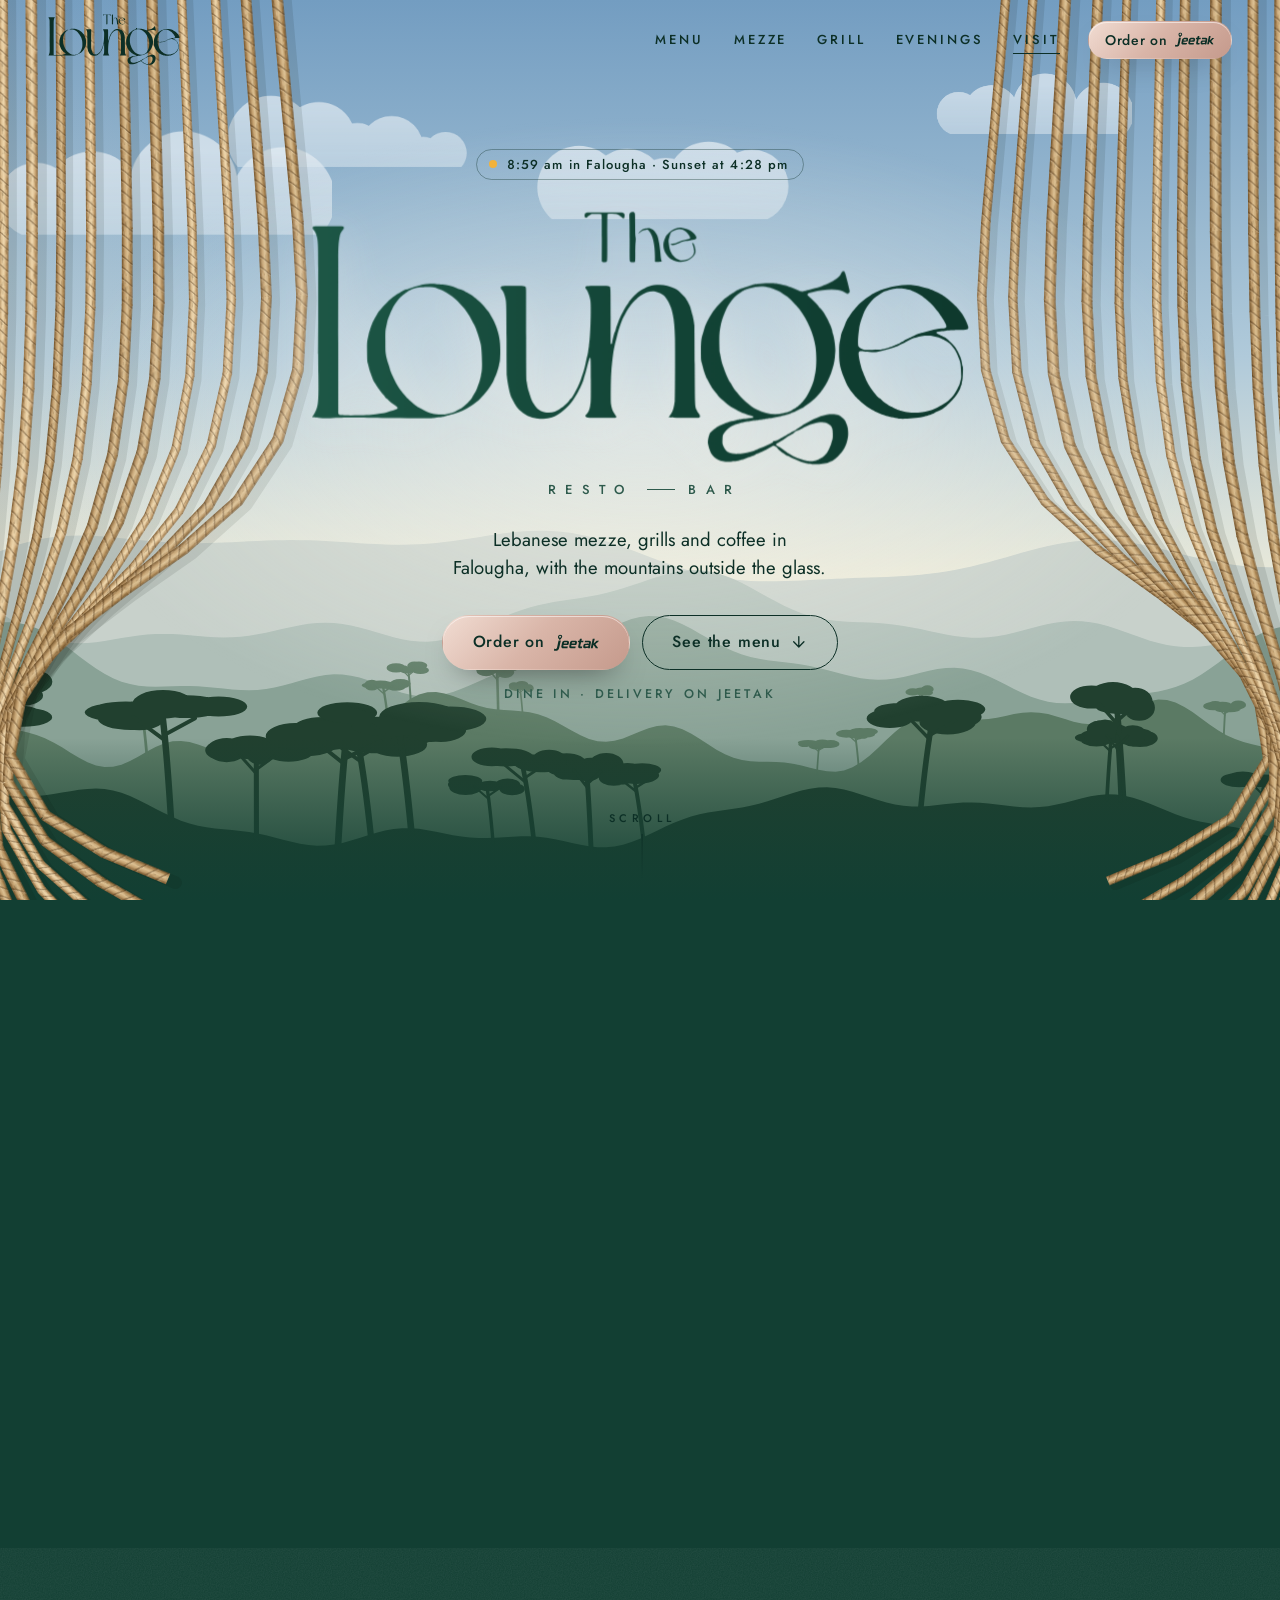
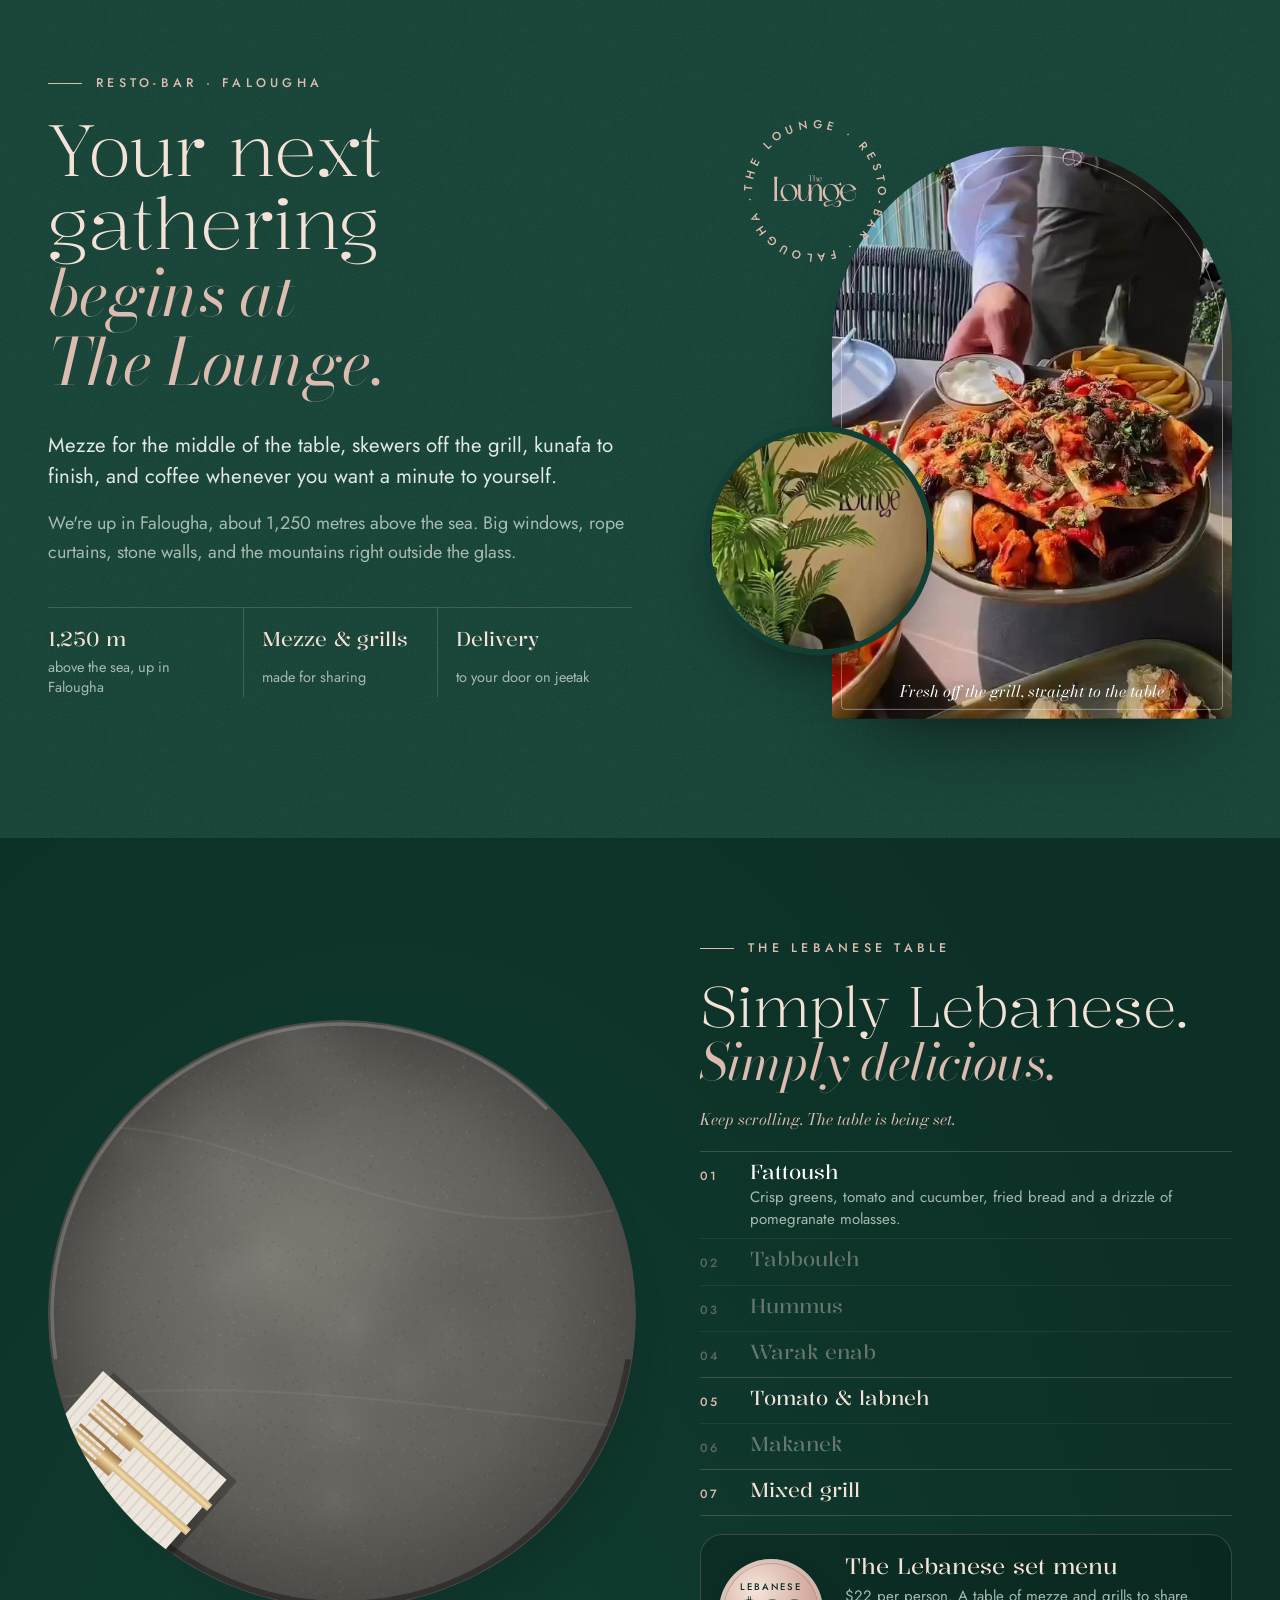
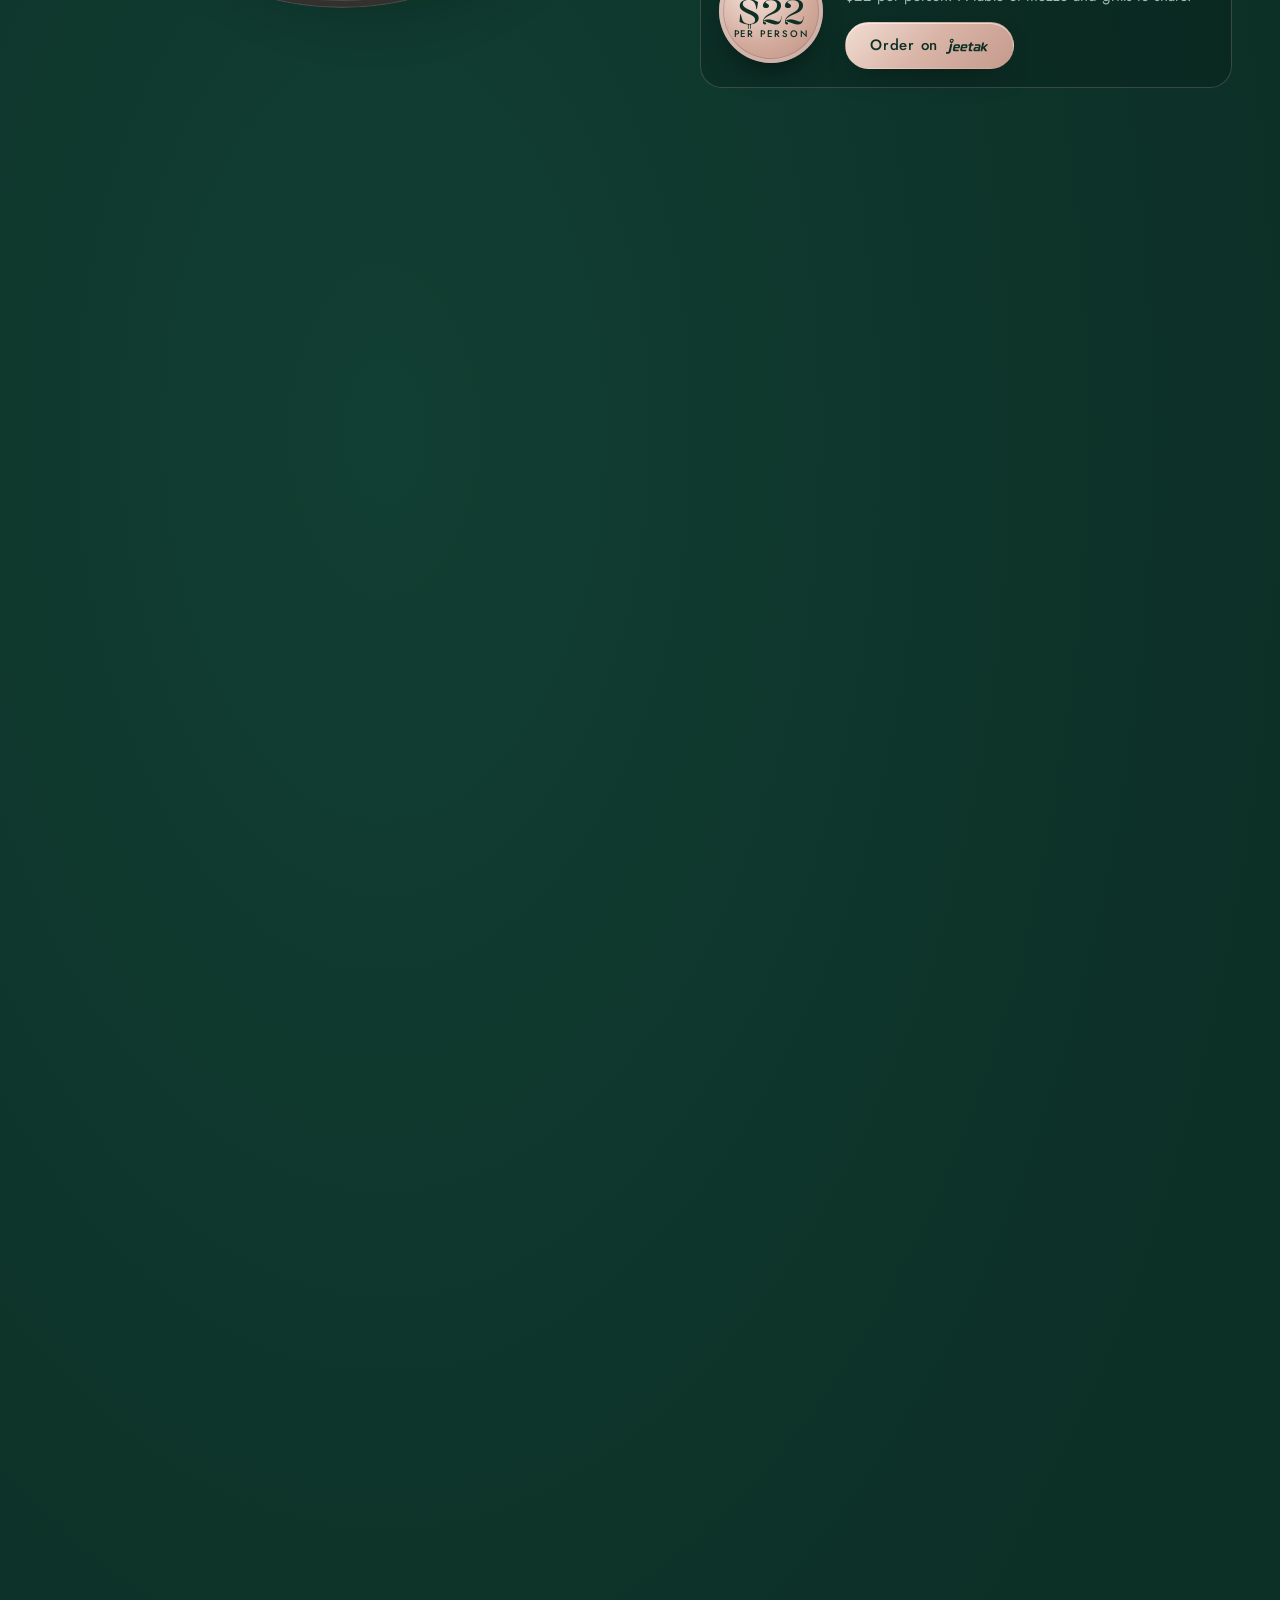
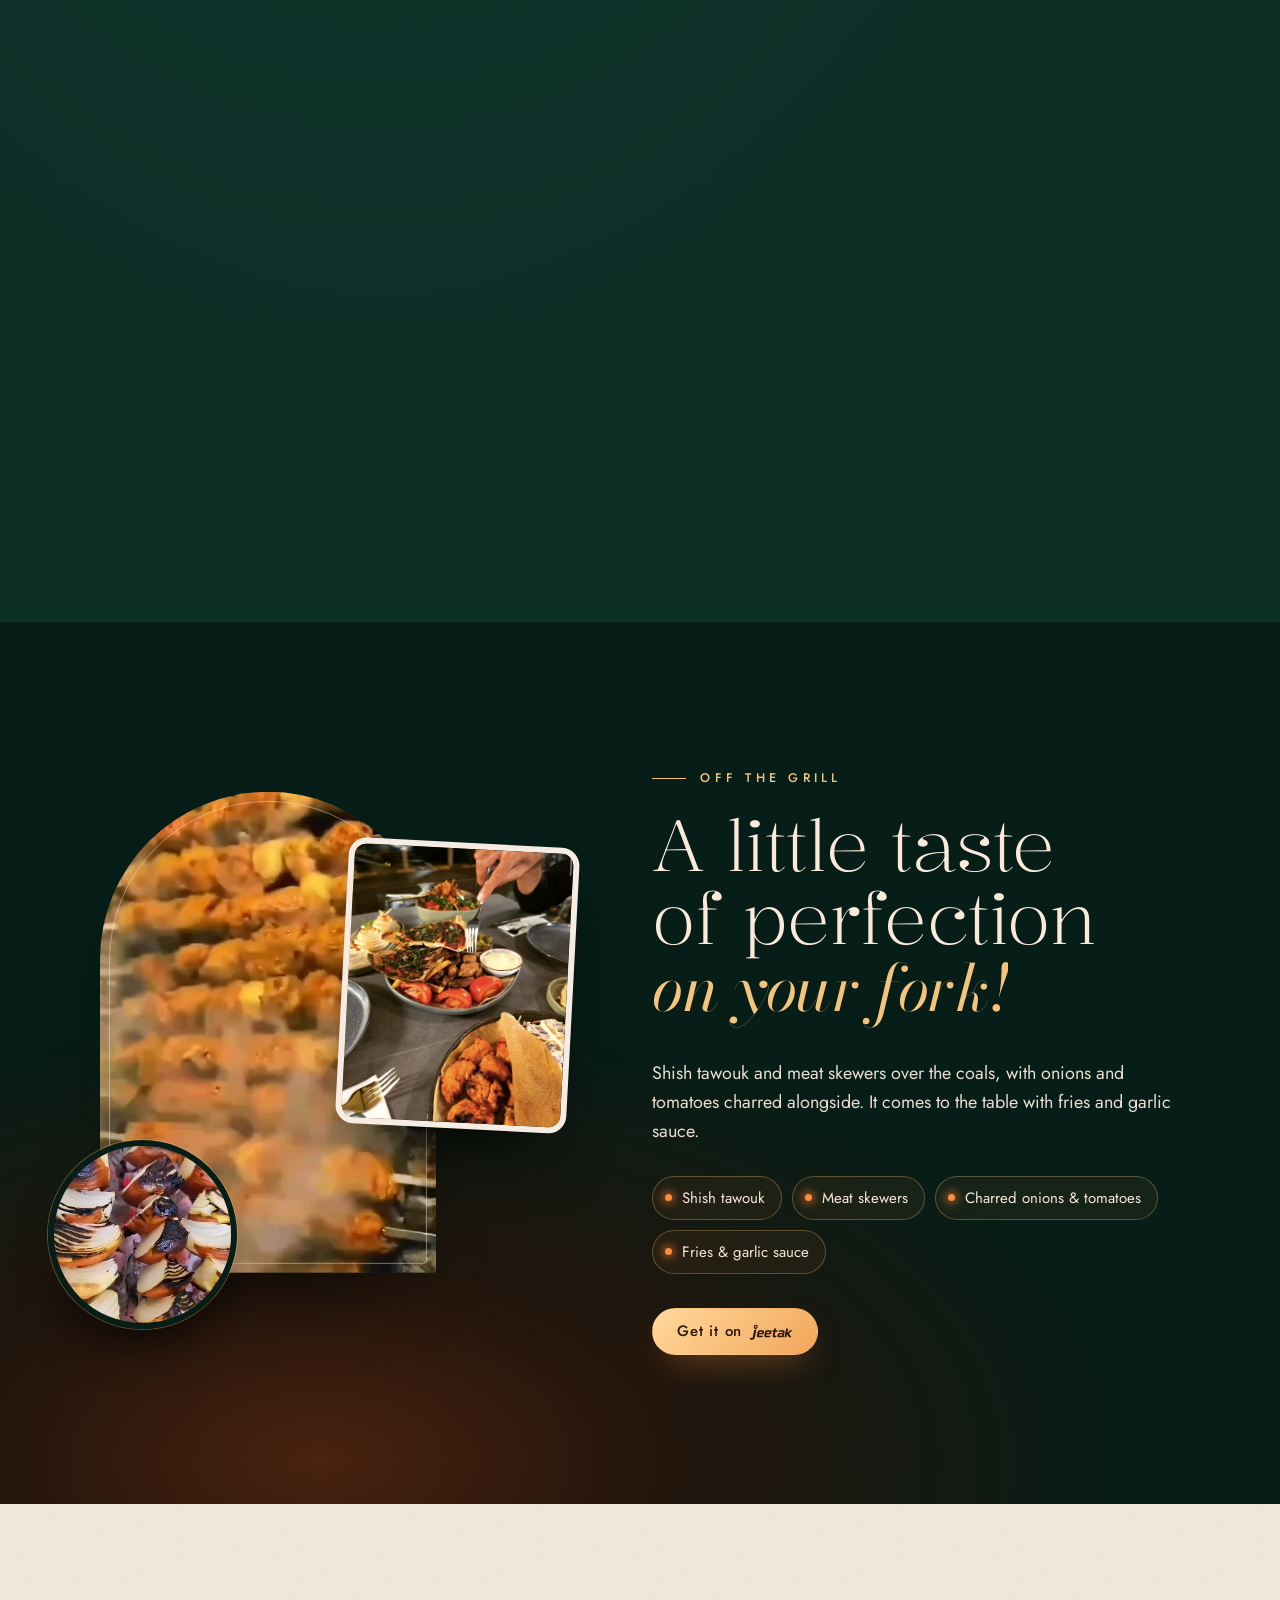
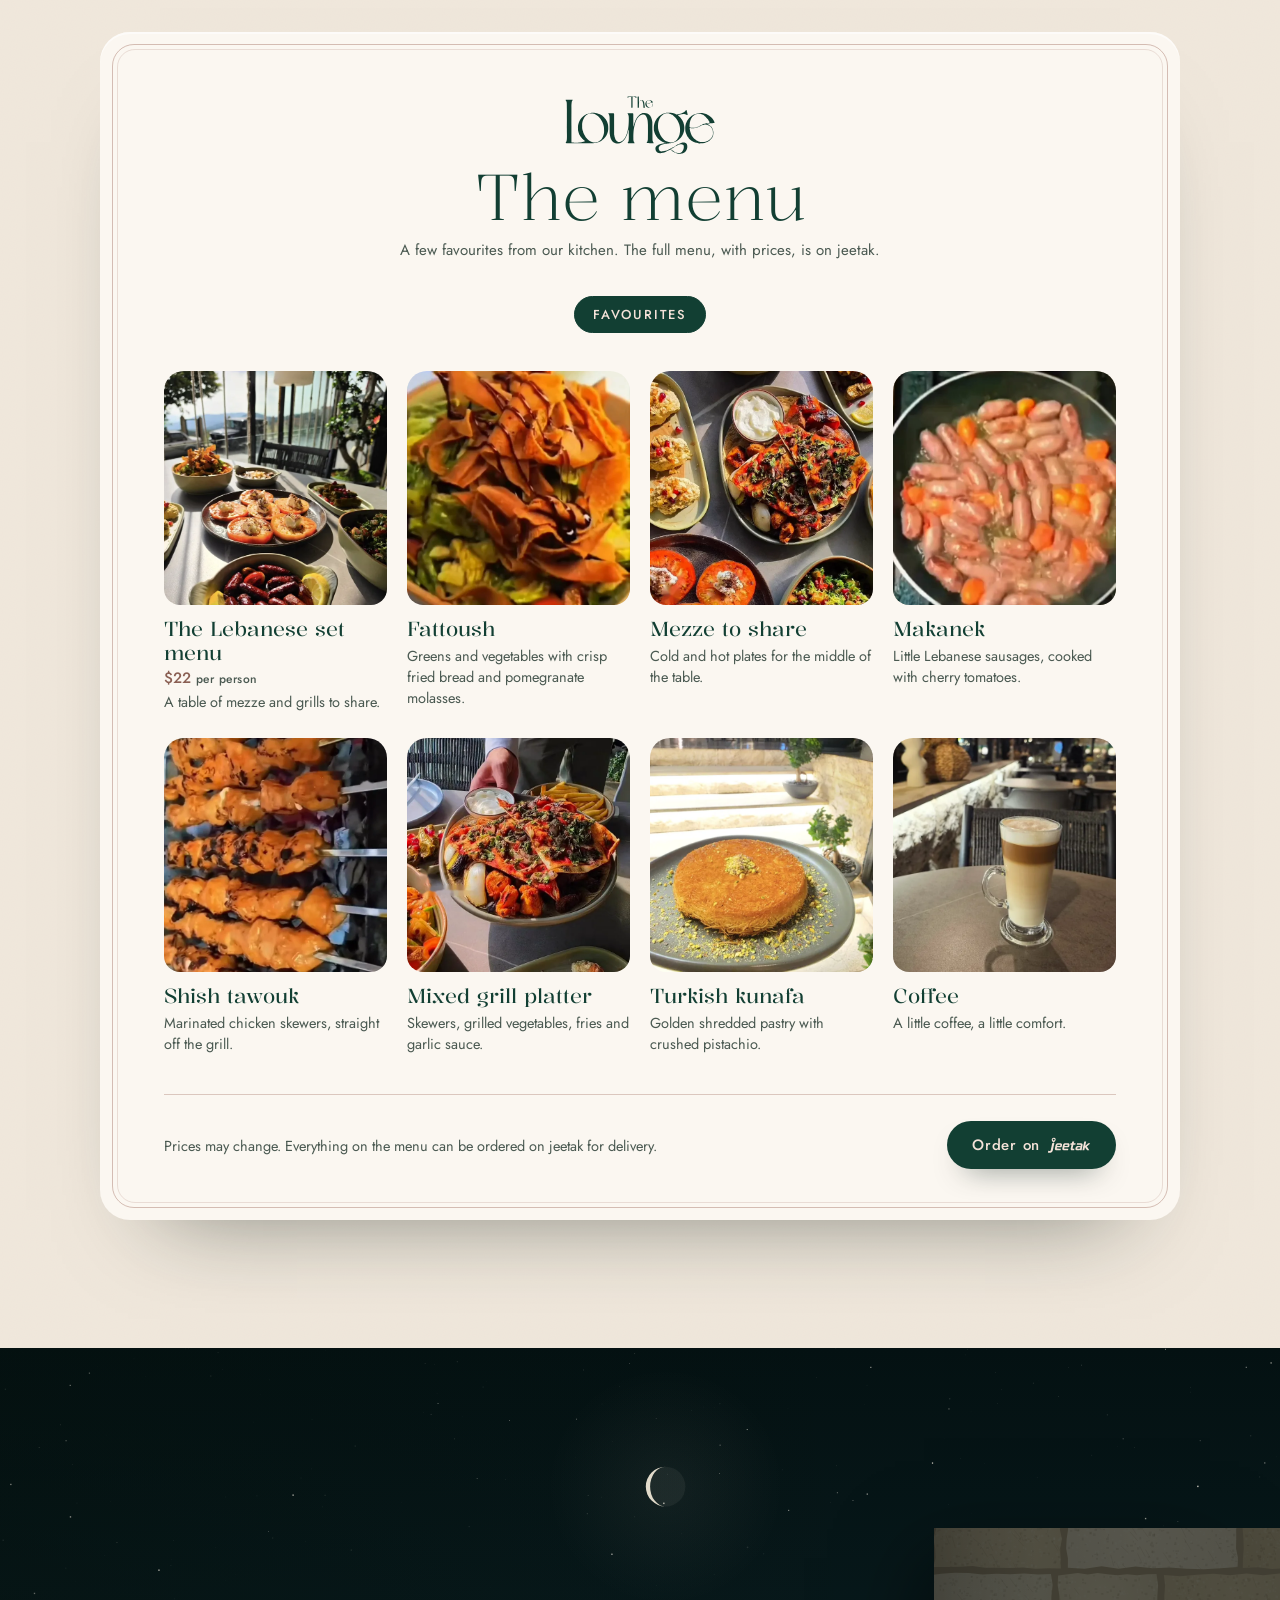
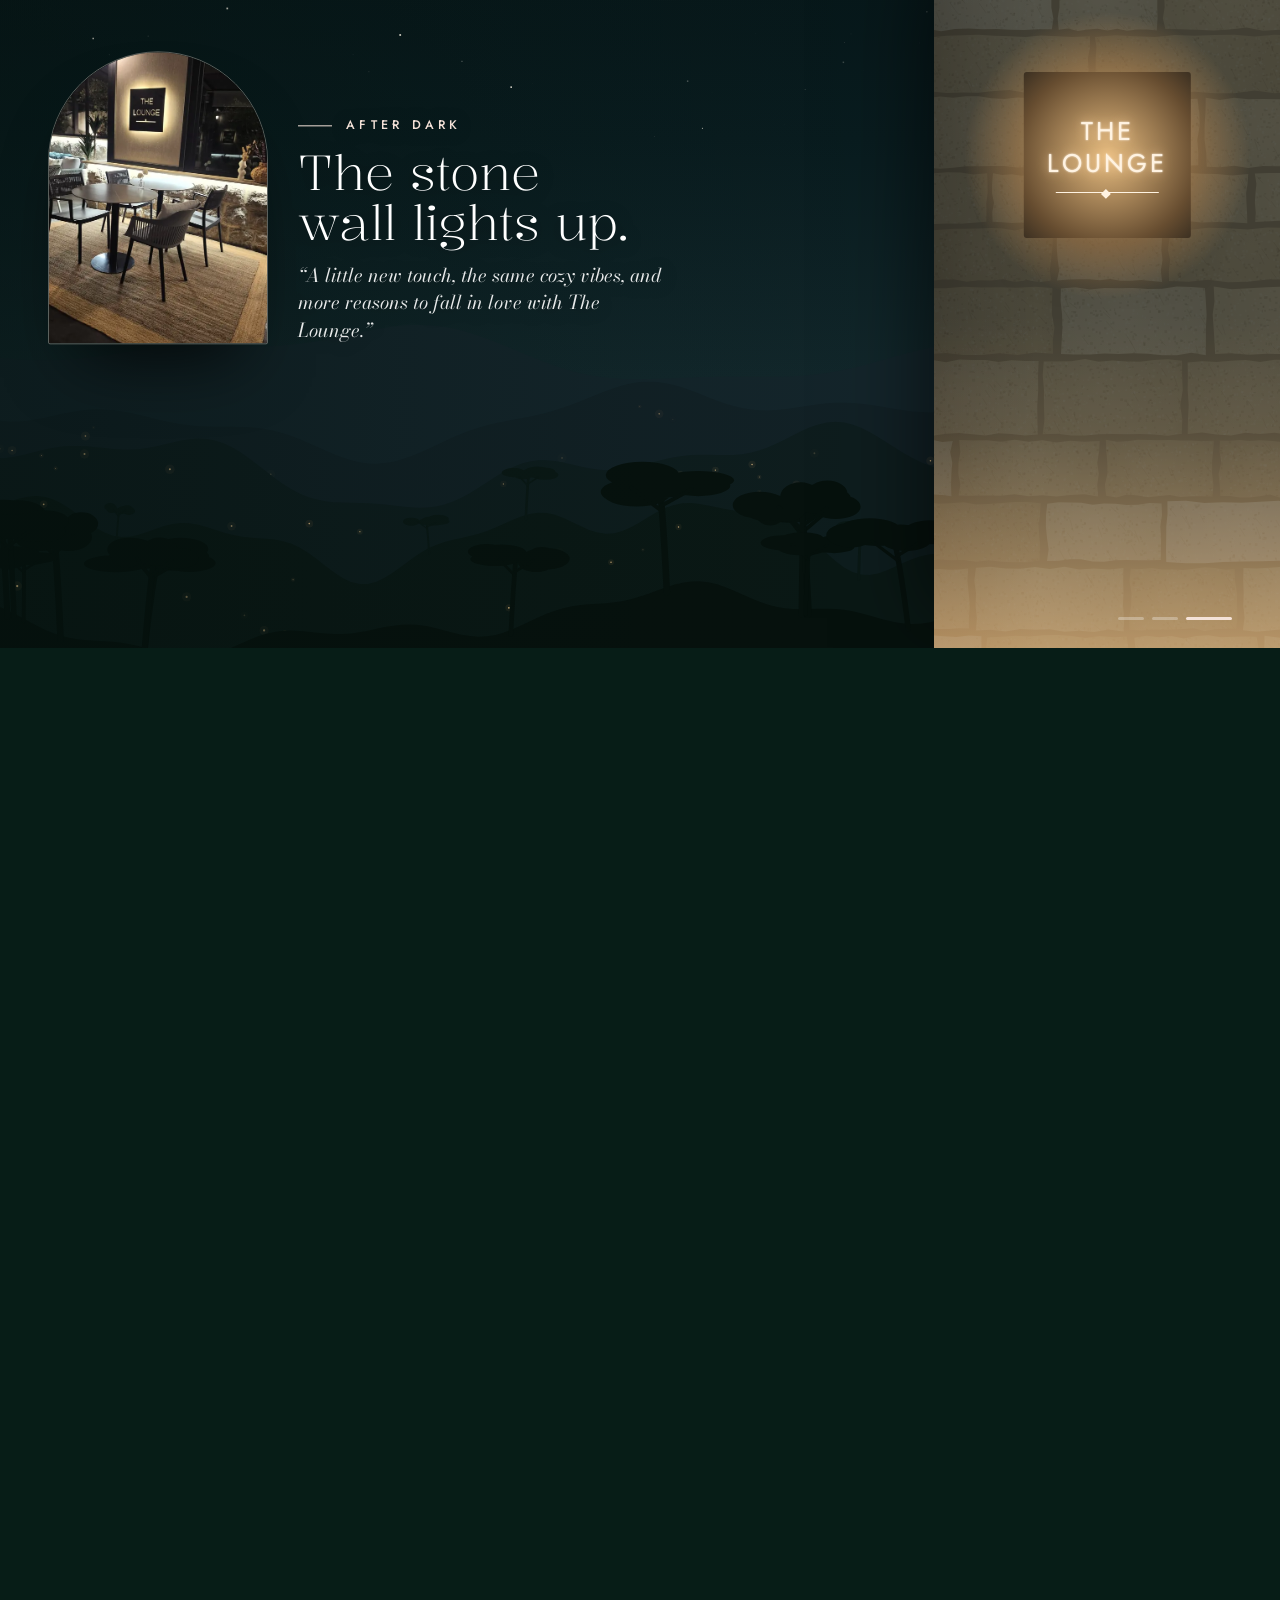
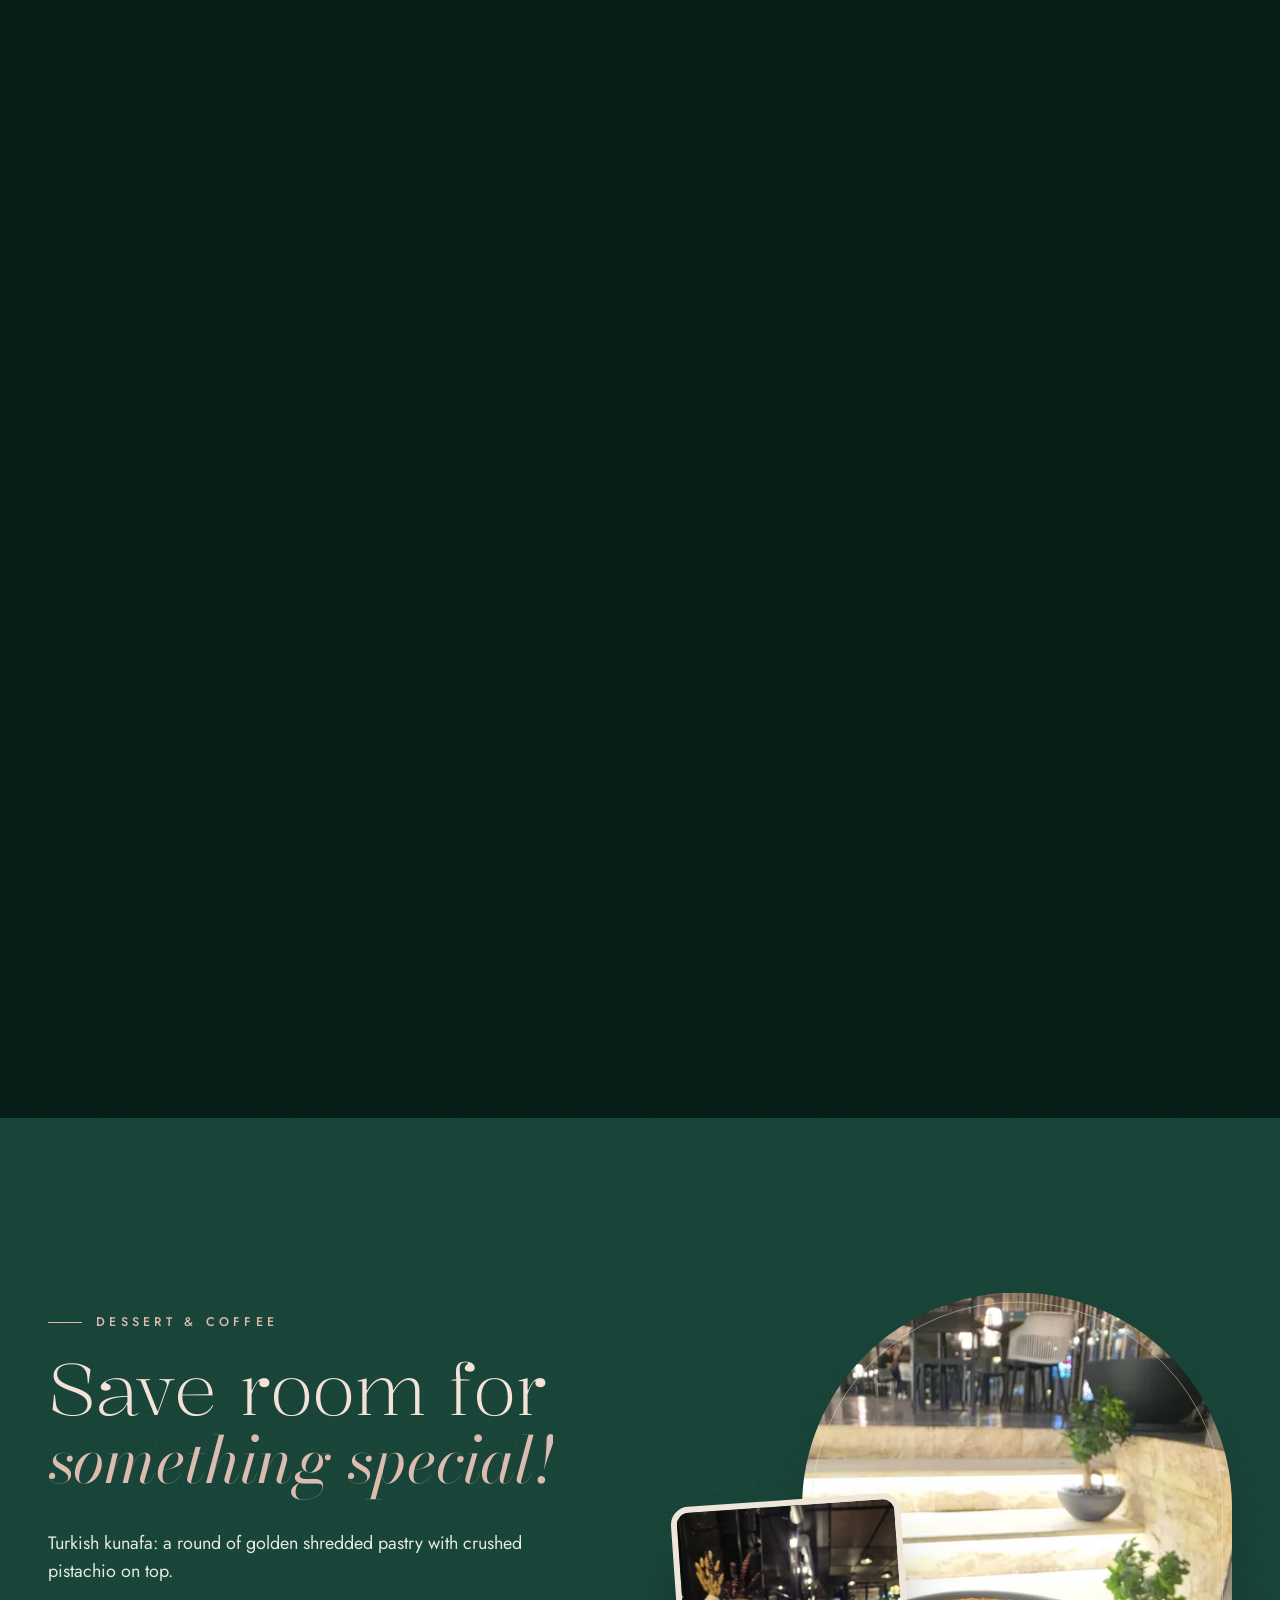
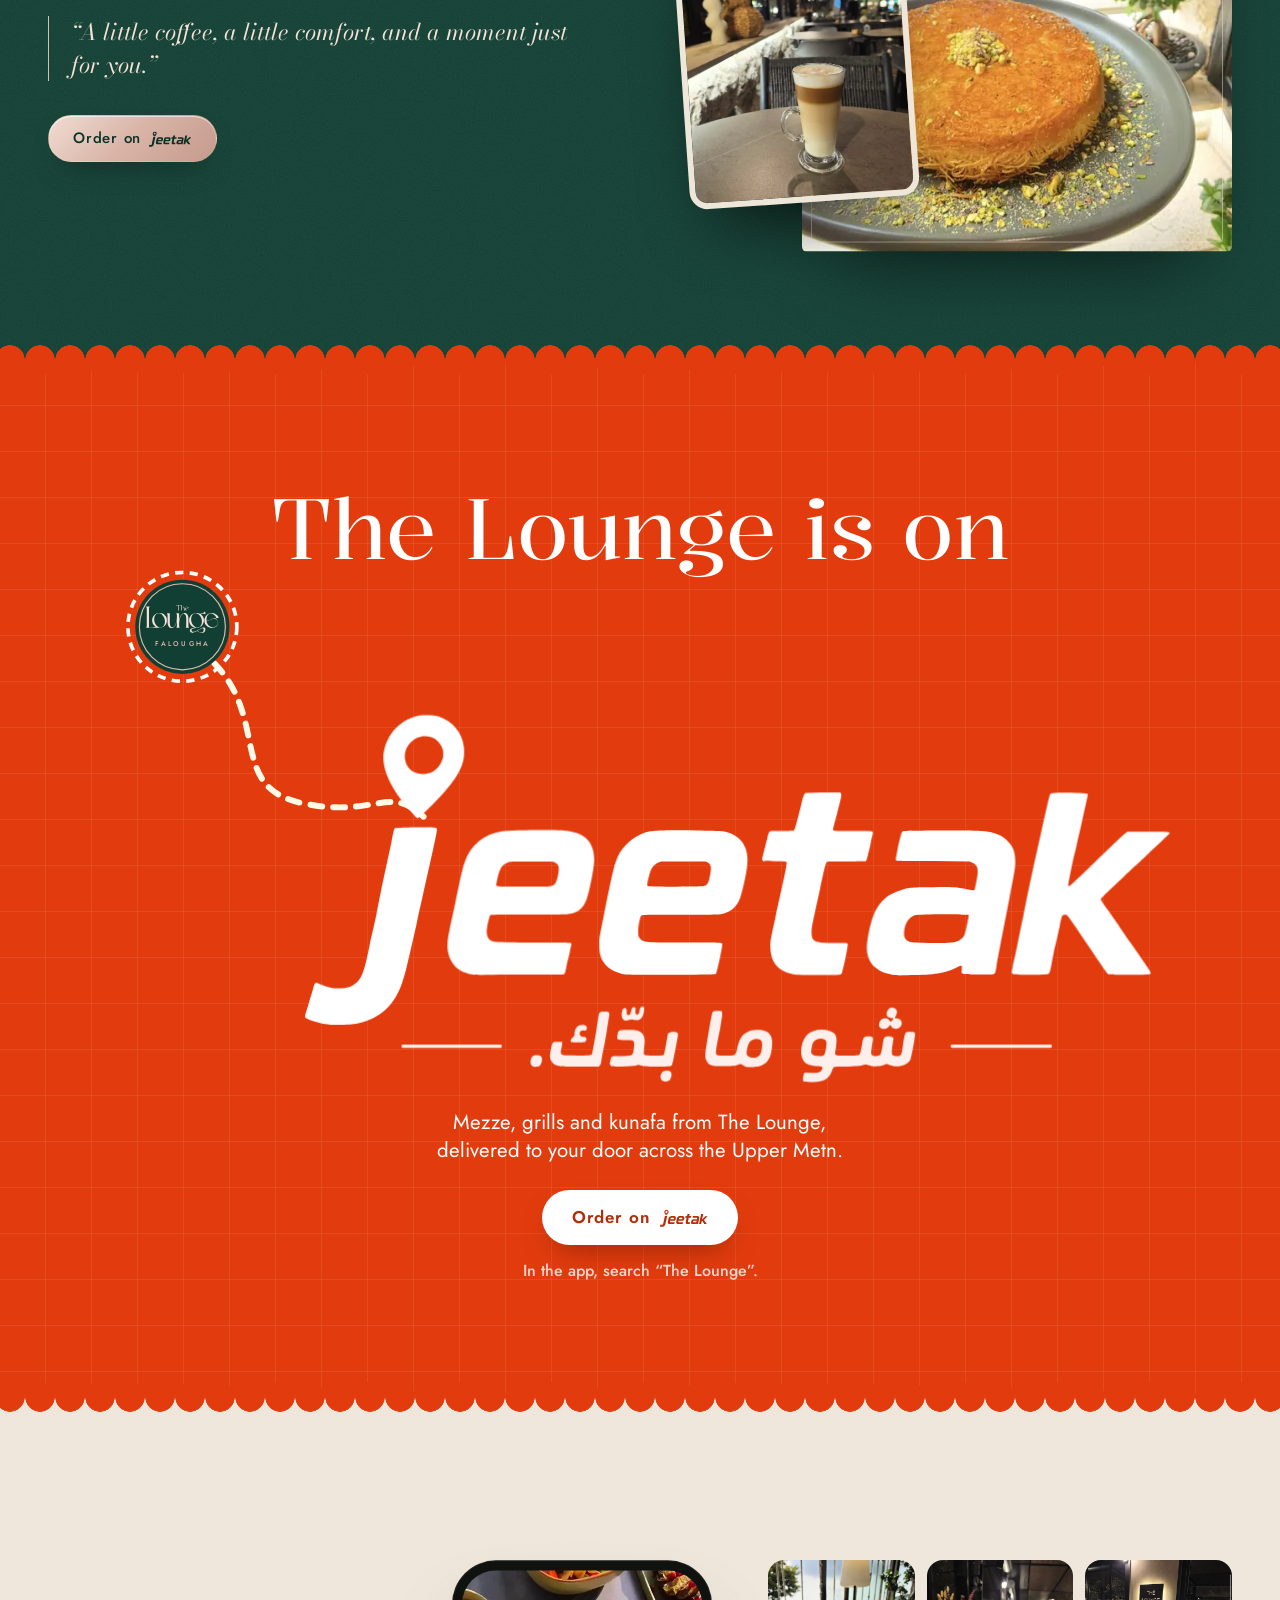
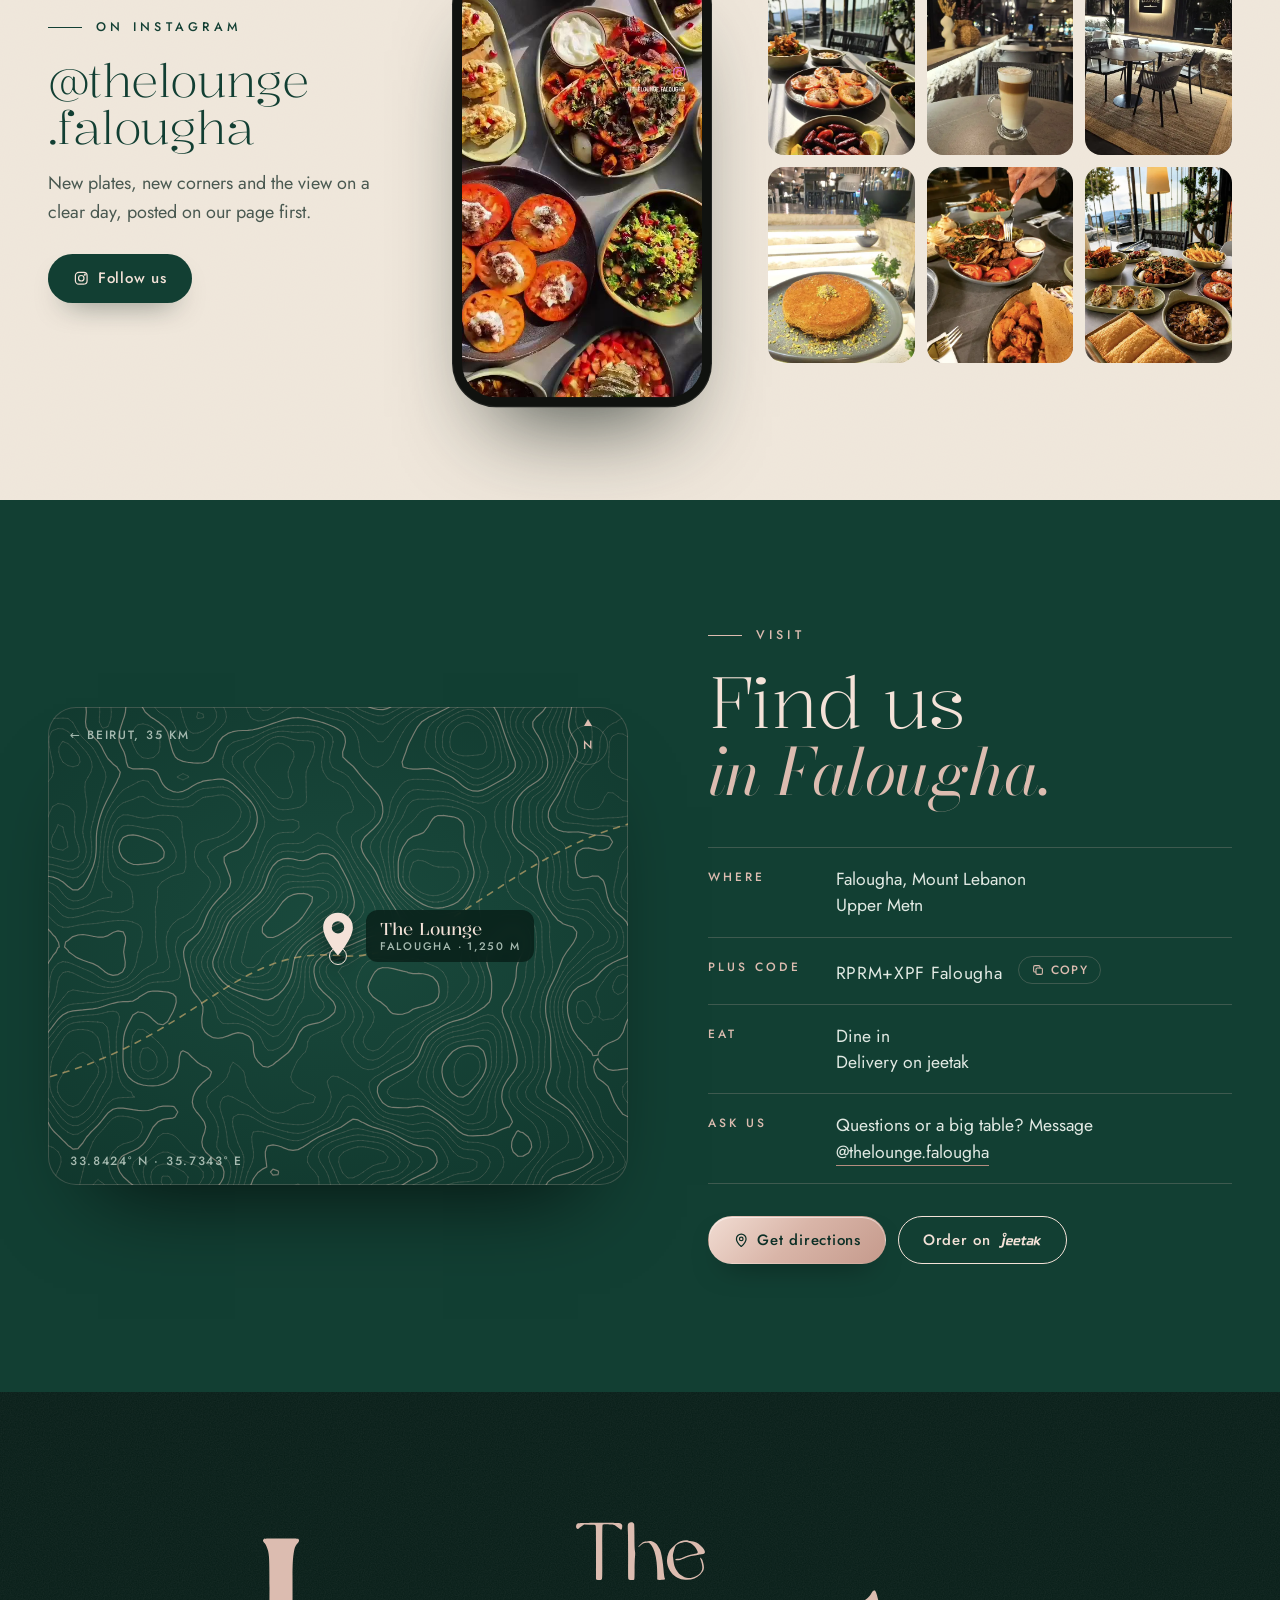
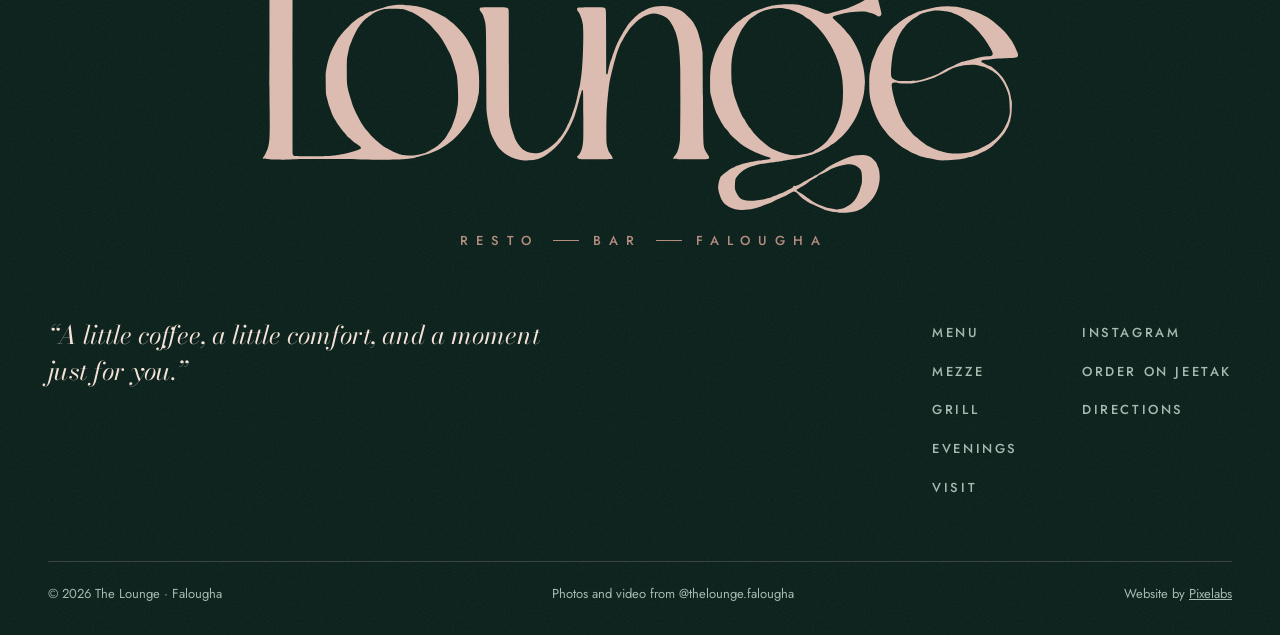
==== index.html @ 57aca00e "The Lounge demo site Animated one-page site: live Falougha sky with rope curtains, a mezze table tha" ====
<!doctype html>
<html lang="en">
<head>
<meta charset="utf-8">
<meta name="viewport" content="width=device-width,initial-scale=1,viewport-fit=cover">
<title>The Lounge Falougha</title>
<meta name="claude:viewport-fit-sides" content="cover">
<meta name="description" content="The Lounge, a resto-bar in Falougha, Mount Lebanon. Lebanese mezze, grills, kunafa and coffee on a terrace with a mountain view. Dine in, or order delivery on jeetak.">
<meta name="theme-color" content="#123f33">
<meta property="og:type" content="website">
<meta property="og:title" content="The Lounge · Resto-bar in Falougha">
<meta property="og:description" content="Lebanese mezze, grills, kunafa and coffee with the mountains outside the glass. Order delivery on jeetak.">
<meta property="og:image" content="assets/img/og.jpg">
<meta property="og:image:width" content="1200">
<meta property="og:image:height" content="630">
<meta name="twitter:card" content="summary_large_image">
<link rel="icon" type="image/png" sizes="32x32" href="assets/img/favicon-32.png">
<link rel="icon" type="image/svg+xml" href="assets/img/favicon.svg">
<link rel="apple-touch-icon" href="assets/img/apple-touch-icon.png">
<link rel="manifest" href="site.webmanifest">
<link rel="preload" href="assets/fonts/kalnia-latin-wght-normal.woff2" as="font" type="font/woff2" crossorigin>
<link rel="preload" href="assets/fonts/jost-latin-wght-normal.woff2" as="font" type="font/woff2" crossorigin>
<link rel="stylesheet" href="assets/css/site.css">
<script type="application/ld+json">{"@context":"https://schema.org","@type":"Restaurant","name":"The Lounge","alternateName":"The Lounge Resto-Bar","image":"assets/img/og.jpg","servesCuisine":["Lebanese","Grill","Mezze"],"hasMenu":"#menu","address":{"@type":"PostalAddress","addressLocality":"Falougha","addressRegion":"Mount Lebanon","addressCountry":"LB"},"geo":{"@type":"GeoCoordinates","latitude":33.842438,"longitude":35.734297},"sameAs":["https://www.instagram.com/thelounge.falougha/"]}</script>
<script>document.documentElement.classList.add('js');</script>

</head>
<body>
<svg width="0" height="0" style="position:absolute" aria-hidden="true" focusable="false"><defs>
<symbol id="tl-logo" viewBox="14 13.5 579 225"><path fill-rule="evenodd" d="M25.12 196C22.14 195.91 19.5 195.71 19 195.54C18.52 195.37 17.68 195.26 17.14 195.3C15.92 195.38 15.72 194.95 16.56 194.04C16.9 193.68 17.57 192.64 18.05 191.75C21.3 185.76 21.63 182.43 21.36 158.38C21.26 149.03 21.18 140.76 21.18 140C21.21 135.57 21.24 106.42 21.21 100C21.19 95.81 21.19 85.23 21.21 76.5C21.27 41.96 21.19 39.96 19.49 35.05C18.66 32.67 18.12 31.69 17.02 30.64C16.11 29.77 16.01 28.79 16.78 28.1C17.28 27.65 17.87 27.62 30.17 27.62C42.62 27.62 43.05 27.64 43.4 28.11C44.04 29 43.82 29.9 42.63 31.25C41.01 33.07 40.53 34.18 39.88 37.59C39.05 41.98 38.76 47.4 38.78 57.75C38.79 62.77 38.79 94.9 38.77 129.16C38.76 163.41 38.82 191.65 38.91 191.91C39.29 192.98 39.78 193.25 41.35 193.26C42.19 193.26 43.66 193.36 44.62 193.48C45.6 193.61 51.14 193.62 57.12 193.51C68.42 193.31 67.59 193.37 77.89 191.79C81.02 191.3 89.57 188.63 90.48 187.85C91.45 187.01 90.96 186.39 87.47 184.02C85.77 182.87 83.9 181.39 83.31 180.73C82.72 180.08 81.84 179.29 81.36 178.99C80.87 178.69 80.18 177.97 79.82 177.41C79.46 176.84 78.62 175.81 77.96 175.12C76.55 173.67 72.79 168.53 71.87 166.81C71.53 166.16 70.88 165.12 70.43 164.5C69.99 163.88 69.19 162.19 68.67 160.75C68.14 159.31 67.39 157.27 67 156.23C66.61 155.19 66.05 153.27 65.75 151.98C65.45 150.68 64.97 148.84 64.68 147.88C64.21 146.3 64.15 145.32 64.06 138.12C63.97 130.44 63.99 129.99 64.6 126.62C65.91 119.36 68.21 112.67 70.97 108.09C71.37 107.42 72.35 105.75 73.15 104.38C74.56 101.94 78.01 97.96 82.62 93.42C84.34 91.74 90.35 87.15 91.18 86.89C91.49 86.8 92.31 86.32 93.02 85.84C94.7 84.68 97.7 83.25 98.45 83.25C98.77 83.25 99.56 83.04 100.2 82.79C102.37 81.93 110.86 79.24 112.12 79.02C116.66 78.2 120.94 77.92 124.24 78.22C125.83 78.37 128.59 78.6 130.38 78.74C134.38 79.06 139.22 80.26 142.35 81.73C143.58 82.3 145.28 82.94 146.13 83.15C146.98 83.37 148.73 84.15 150.02 84.89C151.32 85.63 153.1 86.58 153.98 87C154.87 87.43 156.28 88.36 157.11 89.08C157.94 89.8 159.25 90.86 160.01 91.43C163.15 93.81 167.86 98.83 170.61 102.73C172.51 105.42 175.7 111.34 176.81 114.25C180.24 123.19 181.15 128.77 180.93 139.38C180.82 144.22 180.69 146.14 180.42 146.91C180.21 147.47 179.97 148.6 179.87 149.41C179.69 150.96 177.47 157.98 176.86 158.93C176.66 159.23 176.27 160.08 175.99 160.8C173.95 166.03 171.7 169.49 166.35 175.62C162.88 179.61 160.43 181.76 155.86 184.84C150.09 188.72 145.1 190.91 137.12 193.06C135.61 193.46 133.52 194.07 132.48 194.4C130.66 194.97 129.77 195.1 122.88 195.8C119.5 196.14 104.84 196.22 92.38 195.96C87.97 195.87 75.6 195.71 64.88 195.61C46.88 195.45 42.56 195.51 31.88 196.08C31.05 196.13 28.01 196.09 25.12 196ZM134.4 192.31C135.49 192.02 137.03 191.67 137.83 191.53C139.3 191.27 140.23 190.86 143.88 188.87C144.97 188.27 146.16 187.63 146.5 187.46C149.54 185.9 155.01 180.47 156.5 177.5C156.81 176.89 157.6 175.53 158.26 174.49C159.53 172.45 160.04 171.33 161.21 168C161.62 166.83 162.29 164.92 162.71 163.75C163.13 162.58 163.65 160.56 163.87 159.25C164.09 157.94 164.41 156.14 164.57 155.25C165.32 151.19 164.8 135.66 163.75 130.88C162.79 126.52 159.59 116.76 158.49 114.88C158.25 114.46 157.08 112.28 155.88 110.02C153.23 105 150.67 101.3 147.38 97.71C146 96.21 144.48 94.5 144 93.91C141.18 90.43 132.1 84.26 128.13 83.13C127.31 82.9 126.21 82.48 125.68 82.21C123.99 81.35 119.34 80.93 113.56 81.1C108.81 81.24 108.35 81.3 106.06 82.03C102.87 83.05 100.81 83.99 99.74 84.93C99.27 85.34 98.09 86.19 97.12 86.8C93.96 88.83 90.09 93.16 87.77 97.25C86.44 99.6 84.47 103.83 83.99 105.38C83.82 105.92 83.34 107.05 82.92 107.88C82.5 108.71 81.98 110.37 81.74 111.62C81.51 112.86 81.05 115.06 80.73 116.5C80.17 118.99 80.14 119.6 80.13 128.25C80.12 137.41 80.18 138.24 81.15 143C81.36 144.03 82.14 146.75 82.89 149.04C83.64 151.33 84.25 153.34 84.25 153.49C84.25 153.92 86.09 158.16 88.05 162.23C89.86 165.99 91.94 169.53 93.48 171.5C94.77 173.14 98.67 177.68 99.99 179.09C102.25 181.51 108.7 186.75 109.41 186.75C109.49 186.75 111.32 187.69 113.47 188.84C119.43 192.04 122.9 192.9 129.53 192.85C131.62 192.84 132.98 192.69 134.4 192.31ZM270.56 58.99C270.25 58.87 269.99 58.62 269.98 58.45C269.97 58.27 269.97 49.18 269.99 38.25C270.01 22.37 269.95 18.25 269.69 17.75C269.36 17.13 269.36 17.12 265.15 17.06L260.93 16.99L259.25 18.13C258.32 18.76 257.36 19.49 257.12 19.76C255.7 21.32 254.06 19.05 255.13 16.99C255.77 15.74 256 15.71 263.96 15.73C268.04 15.73 273.34 15.72 275.75 15.69C278.16 15.67 282.02 15.67 284.34 15.71C288.56 15.77 288.56 15.77 289.31 16.52C290.03 17.24 290.06 17.36 289.93 18.8C289.74 20.89 289.3 21.3 288.2 20.4C284.5 17.4 284.02 17.15 281.62 16.97C277.02 16.62 275.3 16.69 275 17.26C274.81 17.61 274.74 23.84 274.76 38.06C274.81 58.35 274.81 58.35 274.25 58.8C273.64 59.29 271.57 59.4 270.56 58.99ZM294.97 58.78C294.39 58.31 294.39 58.31 294.44 42.84C294.47 34.34 294.39 25.13 294.26 22.39C293.99 16.27 294.09 15.94 296.56 15.23C297.5 14.96 298.54 15.45 298.95 16.37C299.16 16.84 299.25 19.58 299.26 25.95C299.27 32.5 299.36 35.4 299.62 36.86C299.91 38.46 299.92 39.33 299.69 41.48C299.53 42.93 299.39 47.42 299.38 51.45C299.37 57.64 299.31 58.81 299 59.01C298.3 59.45 295.61 59.29 294.97 58.78ZM317.38 59L316.62 58.77L316.62 54.45C316.59 43.37 314.72 35.33 311.35 31.8C310.32 30.73 310.32 30.73 308.6 30.9C306.38 31.13 305.02 31.72 303.83 32.98C302.96 33.91 302.09 34.35 302.29 33.76C302.51 33.13 305.24 30.62 306.14 30.22C306.75 29.95 308.13 29.7 309.58 29.6C312 29.43 312 29.43 313.82 30.33C315.45 31.13 315.79 31.43 317.03 33.18C317.79 34.25 318.65 35.8 318.95 36.62C319.88 39.22 321 45.79 321.38 50.88C321.66 54.67 322.05 57.38 322.38 57.9C322.56 58.18 322.63 58.54 322.54 58.68C322.32 59.04 318.31 59.29 317.38 59ZM336.38 58.83C332.38 58.34 328.71 55.88 326.36 52.11C323.49 47.52 323.28 42.41 325.74 37.52C326.68 35.66 327 35.31 330.77 31.92C333.23 29.71 337.84 28.46 340.5 29.27C340.98 29.41 342.16 29.64 343.11 29.77C345.47 30.08 347.51 31.1 349.77 33.07C353.63 36.46 354.06 39.5 350.66 39.5C349.93 39.5 348.78 39.67 348.1 39.88C347.43 40.09 345.52 40.47 343.88 40.73C341.73 41.07 340.27 41.47 338.75 42.13C334.03 44.17 333.78 44.25 332.29 44.25C331.31 44.25 330.71 44.13 330.51 43.89C330.07 43.36 330.93 43 332.67 43C333.78 43 334.51 42.82 335.75 42.22C338.77 40.78 341.62 39.82 343.75 39.52C347.84 38.95 348.06 38.72 346.84 36.27C345.21 33.01 341.52 30.25 338.79 30.25C336.16 30.25 332.26 31.55 330.94 32.88C330.31 33.51 329.7 35.24 328.87 38.7C328.5 40.24 328.48 40.8 328.71 42.32C328.86 43.31 329.05 44.74 329.13 45.5C329.51 49.15 331.69 53.25 334.29 55.21C336.33 56.74 338.64 57.75 340.14 57.75C345.96 57.75 351 54.06 351 49.81C351 48.42 350.28 45.22 349.58 43.47C349.12 42.3 349.29 41.98 350.02 42.65C350.81 43.36 351.2 44.26 351.78 46.68C352.71 50.58 352.27 52.15 349.47 54.95C346.07 58.34 342.07 59.53 336.38 58.83ZM213.53 196.49C207.28 195.71 201.78 193.04 197.51 188.72C195.37 186.55 194.89 185.89 192.88 182.25C191.64 180.02 190.44 177.65 190.21 176.99C188.72 172.68 187.15 164.69 186.61 158.75C186.52 157.72 186.41 143.32 186.37 126.75C186.28 93.94 186.28 93.76 184.83 88.75C184.01 85.89 183.51 84.85 182.29 83.38C181.16 82.02 181 81.25 181.71 80.54C182.12 80.13 182.74 80.06 187.4 79.96C190.27 79.9 194.8 79.91 197.46 79.99C203.72 80.17 203.49 79.98 203.52 84.95C203.53 86.83 203.56 104.86 203.59 125C203.65 157.4 203.7 161.9 204.06 164C204.28 165.31 204.59 167.22 204.74 168.25C204.9 169.28 205.3 170.91 205.63 171.88C205.96 172.84 206.7 175.14 207.27 177C208.38 180.61 208.78 181.43 211.07 184.75C213.37 188.09 215.4 189.55 219.24 190.63C222.44 191.52 226.12 191.36 228.94 190.2C233.28 188.41 239.06 183.95 241.39 180.58C241.88 179.87 242.54 179.12 242.84 178.92C244.48 177.85 250.29 166.48 251.88 161.25C252.19 160.22 252.7 158.76 253 158C254.02 155.46 255 151.7 256.39 144.88C256.61 143.78 257.02 142.11 257.29 141.17C257.56 140.23 257.88 138.6 258 137.54C258.13 136.49 258.4 134.56 258.62 133.25C259.9 125.38 260.76 100.56 260 93.33C259.63 89.82 257.92 84.98 256.47 83.31C255.16 81.81 255.23 80.59 256.64 80.19C257.05 80.08 261.62 79.96 266.8 79.93C278.33 79.86 277.26 79.42 277.54 84.31C277.64 86.13 277.72 96.62 277.72 107.62C277.71 131.7 277.7 130.54 278.01 131C278.38 131.56 278.9 130.77 279.12 129.31C279.48 126.94 280.8 121.63 281.26 120.72C281.53 120.21 281.98 118.91 282.28 117.84C282.57 116.77 282.96 115.55 283.15 115.13C283.34 114.72 284 112.94 284.63 111.18C285.26 109.42 286.48 106.66 287.35 105.05C290.27 99.63 291.51 97.45 292.11 96.66C292.44 96.23 293.12 95.2 293.61 94.38C294.77 92.45 299.43 87.49 301.93 85.52C303 84.67 304.72 83.58 305.74 83.08C306.77 82.59 307.89 81.98 308.24 81.72C309.34 80.91 312.88 79.78 315.53 79.38C322.26 78.38 328.14 79.31 334.16 82.33C336.14 83.33 336.82 83.86 339.91 86.92C343.11 90.09 343.54 90.61 344.96 93.2C346.83 96.61 347.62 98.51 348.23 101C348.49 102.03 349.03 104 349.44 105.38C349.85 106.75 350.37 109.11 350.59 110.62C350.81 112.14 351.06 113.77 351.14 114.25C351.23 114.73 351.39 130.37 351.49 149C351.69 185.36 351.68 185.13 352.98 188.54C353.28 189.32 354.07 190.7 354.73 191.6C356.52 194.02 356.62 195.27 355.06 195.67C353.38 196.1 328.96 195.76 328.81 195.3C328.72 195.02 329.4 193.9 330.58 192.43C332.19 190.4 333.29 186.66 333.99 180.88C334.27 178.55 334.37 137.04 334.13 125.88C333.93 117.01 333.29 109.95 332.25 105.12C331.25 100.45 330.53 98.38 328.49 94.29C325.8 88.92 323.29 86.83 317.62 85.24C313.52 84.1 309.17 85.17 303.66 88.67C301.57 90 296.35 95.2 295.04 97.25C294.56 98.01 293.74 99.19 293.23 99.88C292.72 100.56 291.83 102.07 291.25 103.23C290.67 104.39 289.92 105.78 289.58 106.32C287.82 109.11 285.4 116.01 283.26 124.38C280.24 136.13 280.02 137.5 278.33 155.25C277.85 160.3 277.68 180.45 278.08 183.88C278.38 186.36 279.36 189.45 280.31 190.85C283.26 195.22 283.31 195.48 281.25 195.68C278.32 195.97 258.4 195.84 257.32 195.54C256.39 195.27 255.5 194.49 255.5 193.95C255.5 193.84 256.03 193.22 256.69 192.56C258.2 191.04 259.09 188.89 259.81 185.04C260.35 182.19 260.36 181.68 260.33 162.93C260.29 143.12 260.26 142.51 259.34 143.28C259.15 143.43 259 143.75 259 143.99C259 144.22 258.73 145.19 258.4 146.14C258.07 147.1 257.44 149.39 257 151.25C256.56 153.11 255.77 155.97 255.25 157.62C254.73 159.28 254.22 161.02 254.12 161.5C253.67 163.69 250.52 170.65 248.17 174.67C243.09 183.37 238.91 187.94 231.4 193.01C227.81 195.42 224.05 196.52 218.88 196.63C216.95 196.68 214.55 196.61 213.53 196.49ZM455.38 236.49C454.55 236.38 452.69 236.17 451.25 236.04C448.58 235.79 444.89 234.72 442.57 233.53C441.98 233.24 440.35 232.5 438.92 231.89C437.5 231.28 435.96 230.57 435.48 230.3C435.01 230.03 434.06 229.62 433.38 229.4C432.69 229.18 431.54 228.55 430.82 228.01C430.11 227.47 429.21 226.86 428.82 226.66C427.69 226.06 424.31 223.02 423.77 222.1C423.17 221.09 421.34 220.11 420.47 220.33C420.14 220.42 418.81 221.12 417.5 221.9C416.19 222.68 414.23 223.74 413.12 224.25C409.33 226.01 406.62 227.21 406.08 227.37C405.78 227.45 405.11 227.81 404.6 228.16C404.08 228.51 402.92 229.06 402.02 229.38C397.33 231.06 396.31 231.45 395.62 231.8C394.51 232.38 387.83 234 386.57 234C385.96 234 384.42 234.13 383.14 234.29C376.21 235.14 368.8 232 365.95 227C364.58 224.59 362.99 219.34 363.01 217.25C363.02 215.44 363.59 212.5 364.3 210.58C364.78 209.29 365.16 208.78 366.65 207.46C368.67 205.67 372.58 202.91 373.51 202.63C373.85 202.53 374.6 202.18 375.17 201.85C377.3 200.63 382.69 198.91 386.86 198.12C387.94 197.91 389.24 197.64 389.73 197.51C390.86 197.2 394.95 196.63 398.97 196.22C403.09 195.79 404.25 194.93 401.68 194.22C397.53 193.08 392.12 191.06 389.77 189.76C382 185.48 381.54 185.17 377.13 181.25C376.28 180.49 374.88 179.27 374.03 178.54C373.17 177.8 372.18 176.73 371.82 176.16C371.47 175.59 370.25 174.05 369.11 172.73C367.16 170.47 365.88 168.43 363.31 163.5C362.7 162.33 362.11 161.26 362 161.12C361.66 160.71 359.57 154.98 359.17 153.38C358.96 152.55 358.37 150.3 357.86 148.38C356.92 144.88 356.92 144.88 356.9 137.75C356.87 130.21 357.23 126.36 358.25 123.25C358.5 122.49 359.05 120.54 359.49 118.91C360.68 114.4 363.33 108.93 366.98 103.42C369.49 99.63 375.91 92.51 378.24 90.93C379 90.42 380.3 89.49 381.12 88.87C381.95 88.25 383.19 87.42 383.88 87.02C384.56 86.62 386.12 85.65 387.33 84.86C389.26 83.61 390.32 83.17 395.83 81.33C402.61 79.06 403.37 78.86 406.24 78.47C411.46 77.77 414.53 77.6 419 77.77C423.62 77.95 424.14 78.03 430.12 79.5C433.02 80.22 438.37 82.19 442.07 83.91C444.86 85.21 445.35 85.24 449 84.27C450.17 83.96 452.64 83.31 454.5 82.83C461.51 81 464.76 79.8 470.75 76.81C475.94 74.22 478.47 72.13 479.78 69.35C480.24 68.38 480.73 67.73 481.14 67.54C482.95 66.71 483.14 67.09 485.37 76C487.64 85.04 487.61 84.89 487.25 85.74C486.67 87.14 485.28 87.41 484.04 86.37C482.97 85.47 480.01 84.34 477.16 83.76C472.1 82.72 463.1 83.47 454.53 85.64C449.63 86.89 449.33 87.34 451.88 89.65C455.81 93.2 459.57 96.93 459.93 97.62C460.15 98.04 461.02 99.11 461.87 100C463.79 102.03 465.87 105.18 467.78 108.96C470.53 114.4 472.25 118.74 472.25 120.25C472.25 120.55 472.52 121.6 472.86 122.58C473.93 125.72 475.07 134.18 474.85 137.38C474.8 138.2 474.63 140.45 474.47 142.38C473.8 150.83 469.29 163.19 464.53 169.62C464.03 170.31 463.05 171.7 462.37 172.71C460.04 176.16 453.8 181.99 449.62 184.63C448.8 185.14 447.9 185.77 447.62 186.03C446.91 186.67 438.43 190.92 437.43 191.14C436.99 191.23 436.29 191.49 435.88 191.7C435.46 191.91 434.39 192.3 433.5 192.57C428.93 193.91 427.47 194.29 425.75 194.62C424.72 194.81 422.81 195.2 421.5 195.47C420.19 195.75 418.45 196.05 417.62 196.14C415.74 196.34 412.02 196.96 411.77 197.11C411.54 197.25 408.31 197.71 405.5 198C404.33 198.12 402.25 198.38 400.88 198.59C399.5 198.79 397.49 199.09 396.42 199.25C393.5 199.67 387.17 201.55 384.67 202.74C382.03 204 379.1 206.53 377.32 209.11C376.14 210.82 376.14 210.82 375.9 214.27C375.7 217.29 375.72 217.93 376.12 219.38C376.64 221.32 378.49 224.29 379.87 225.43C381.01 226.37 383.84 227.2 386.66 227.41C389.11 227.6 395.71 226.91 398.12 226.21C399.09 225.93 400.66 225.51 401.62 225.27C402.59 225.03 403.71 224.66 404.12 224.45C404.54 224.24 405.49 223.87 406.25 223.62C407.01 223.38 408.09 222.91 408.65 222.59C409.22 222.26 410.29 221.82 411.03 221.6C411.77 221.38 413.33 220.72 414.5 220.12C415.67 219.52 417.34 218.72 418.22 218.34C419.51 217.78 419.88 217.49 420.17 216.81C420.5 216.01 420.58 215.97 421.45 216.12C422.4 216.28 424.79 215.23 427.38 213.51C427.93 213.15 429.78 212.13 431.5 211.26C433.22 210.39 435.09 209.36 435.65 208.98C436.22 208.59 437.29 208 438.04 207.67C438.79 207.34 439.79 206.73 440.26 206.32C440.74 205.91 441.58 205.34 442.13 205.06C442.68 204.78 443.77 204.03 444.54 203.39C445.32 202.75 446.83 201.75 447.91 201.16C459.69 194.71 465.61 192.62 472.12 192.63C476.56 192.63 478.61 193.4 481.48 196.13C482.96 197.55 483.58 198.35 483.89 199.21C484.12 199.85 484.62 201.11 485.02 202C486.04 204.34 486.44 209.27 485.88 212.95C484.88 219.66 482.11 224.94 477.09 229.77C474.17 232.57 472.79 233.45 468.95 234.96C465.95 236.14 458.7 236.96 455.38 236.49ZM456.93 233.49C458.28 233.18 459.66 232.66 460.5 232.15C461.26 231.69 462.32 231.08 462.88 230.8C463.43 230.52 464.74 229.41 465.8 228.33C467.49 226.61 467.92 225.98 469.34 223.05C470.22 221.22 471.02 219.31 471.11 218.8C471.2 218.29 471.58 216.97 471.95 215.88C472.56 214.05 472.62 213.55 472.61 210.25C472.59 204.97 472.04 203.51 469.4 201.64C465.98 199.23 462.74 199.06 455.38 200.92C451.91 201.8 449.68 202.74 447.07 204.4C445.43 205.45 442.87 206.75 442.44 206.75C441.79 206.76 439.52 207.98 438.58 208.83C438.04 209.32 437.14 209.98 436.57 210.3C434.61 211.4 433.11 212.35 431.06 213.8C429.92 214.6 427.89 215.89 426.56 216.66C423.69 218.31 422.75 218.95 422.75 219.26C422.75 219.62 423.81 220.53 424.75 220.97C425.9 221.5 427.78 222.68 428.98 223.62C429.51 224.04 430.54 224.8 431.28 225.31C432.02 225.83 433.36 226.76 434.25 227.38C438.01 230 444.65 232.65 449.24 233.37C450.68 233.59 451.91 233.83 451.97 233.89C452.25 234.17 454.93 233.95 456.93 233.49ZM429.12 191.85C433.44 190.83 435.19 190.27 435.93 189.65C436.31 189.34 437.62 188.53 438.83 187.85C441.13 186.59 445.03 183.16 446.7 180.96C447.15 180.36 448.2 179 449.04 177.93C451.51 174.76 455.56 165.36 456.38 160.88C456.56 159.91 456.94 158.06 457.22 156.75C458.4 151.39 458.47 140.22 457.38 133.1C455.67 121.89 450.77 110.62 443.05 100.17C441.09 97.51 434.1 90.31 432.5 89.3C429.99 87.72 428.38 86.65 427.86 86.2C426.94 85.4 420.19 82.46 417.61 81.74C411.42 79.99 406.58 80.14 399 82.32C395.75 83.25 394.7 83.77 390.69 86.43C386.9 88.96 385.97 89.95 381.42 96.33C379.36 99.22 375.68 108.3 374.61 113.12C373.29 119.1 372.94 123.05 373.09 130.64C373.16 134.63 373.33 138.19 373.47 138.54C373.6 138.89 374.01 140.89 374.36 142.98C374.72 145.07 375.28 147.48 375.61 148.33C375.93 149.18 376.37 150.38 376.58 151C378.45 156.59 381.47 163.55 382.49 164.62C382.88 165.04 383.5 165.99 383.88 166.75C384.69 168.39 386.59 171.3 387.14 171.77C387.36 171.95 387.89 172.61 388.32 173.24C391.82 178.39 400.29 185.9 405.38 188.33C414.29 192.61 421.38 193.66 429.12 191.85ZM531.62 196.6C529.19 196.26 522.42 194.87 519.38 194.1C517.3 193.57 510.62 190.86 509.25 189.99C508.63 189.6 507.06 188.69 505.75 187.97C503.23 186.58 501.39 185.28 498.75 183.02C495.83 180.51 492.13 176.93 491.65 176.15C491.39 175.72 490.6 174.7 489.89 173.88C487.76 171.41 485.43 167.76 484.33 165.15C478.95 152.37 478.12 148.75 478.16 138.12C478.19 132.22 478.25 131.34 478.82 128.5C479.17 126.78 479.58 124.6 479.74 123.65C480 122.12 480.43 120.9 482.49 116C482.8 115.24 483.37 113.78 483.75 112.75C484.5 110.72 485.26 109.36 487.58 105.88C490.04 102.17 495.23 96.16 497.51 94.35C498.37 93.68 499.48 92.76 499.99 92.32C501.84 90.71 507.66 86.78 508.48 86.59C508.84 86.5 510.19 85.84 511.5 85.12C512.81 84.39 514.38 83.67 515 83.51C515.62 83.35 517.19 82.9 518.5 82.51C531.17 78.71 540.2 78.26 550.75 80.9C557.46 82.58 559.72 83.37 564.01 85.56C569.32 88.27 570.7 89.16 574.47 92.3C580.11 96.99 582.82 99.88 586.26 104.88C588.23 107.73 591.5 114.81 591.5 116.21C591.5 118.43 591.12 118.54 582.12 118.78C577.88 118.9 573.54 119.15 572.12 119.36C570.75 119.57 568.51 119.86 567.15 120.02C563.56 120.42 562.83 120.83 563.94 121.81C564.38 122.21 570.24 125 570.63 125C571.16 125 574.64 127.98 577.25 130.67C579.87 133.37 580.29 133.94 582.02 137.13C584.17 141.12 585.65 145.1 585.88 147.57C585.97 148.5 586.24 149.85 586.49 150.57C586.89 151.74 586.92 152.39 586.74 157C586.6 160.5 586.41 162.51 586.15 163.35C585.93 164.03 585.75 165.02 585.75 165.55C585.75 166.08 585.54 166.94 585.28 167.45C585.02 167.96 584.67 168.88 584.51 169.5C584.35 170.12 583.95 171.02 583.64 171.51C583.32 172 582.78 172.96 582.43 173.64C581.29 175.87 578.76 178.99 575 182.76C570.89 186.88 569.21 188.1 564.9 190.06C563.37 190.75 562.01 191.4 561.88 191.51C561.08 192.09 557.09 193.6 554.91 194.14C553.52 194.49 551.53 195 550.5 195.27C547.32 196.11 534.5 197.01 531.62 196.6ZM551.25 190.92C554.58 190.54 558.61 189.48 561.26 188.3C565.66 186.32 567.63 185.26 570.57 183.27C573.8 181.08 574.63 180.32 578.4 176.06C579.69 174.61 581.79 171.07 582.6 169C582.85 168.38 583.16 167.73 583.3 167.56C583.45 167.39 583.78 166.49 584.04 165.56C585.37 160.77 585.33 161.17 585.16 155.88C584.97 149.53 584.55 146.72 583.42 144.12C582.95 143.02 582.47 141.85 582.37 141.52C582.27 141.19 581.53 139.61 580.73 138.02C579.19 134.99 576.17 131.22 574.42 130.17C573.98 129.91 573.16 129.31 572.58 128.85C571.07 127.62 566.7 125.58 564.38 125.03C563.27 124.76 561.53 124.34 560.5 124.09C558.26 123.54 553.81 123.56 550.49 124.12C547.91 124.56 542.46 126.09 541.25 126.72C538.67 128.06 537.42 128.75 537.15 128.98C536.55 129.47 529.31 132.97 526.88 133.94C522.8 135.55 516.85 137.08 511.5 137.89C508.44 138.35 501.56 138.17 499.91 137.59C499.37 137.4 498.33 137.25 497.59 137.25C495.82 137.25 495.25 137.78 495.26 139.44C495.27 142.51 497.44 151.78 499.01 155.5C499.27 156.12 499.9 157.75 500.4 159.12C502.38 164.55 504.64 168.45 508.71 173.5C511.41 176.84 512.69 178.19 513.59 178.67C513.99 178.87 515.01 179.7 515.87 180.5C516.74 181.3 517.93 182.26 518.53 182.64C519.13 183.02 520.06 183.69 520.58 184.14C521.47 184.9 522.44 185.41 527.88 188.01C529.7 188.88 531.17 189.34 536.38 190.66C539.8 191.52 545.21 191.62 551.25 190.92ZM515.57 135.76C517.73 135.45 524.32 133.4 526.94 132.21C527.86 131.79 529.22 131.24 529.96 130.98C530.69 130.72 531.62 130.23 532.04 129.88C532.45 129.53 532.91 129.25 533.05 129.25C533.19 129.25 533.99 128.8 534.81 128.25C535.63 127.7 536.42 127.25 536.57 127.25C536.71 127.25 537.35 126.92 537.98 126.53C538.61 126.13 539.41 125.73 539.75 125.64C540.09 125.55 541.61 124.86 543.12 124.12C547.01 122.19 548.57 121.64 552.99 120.62C555.12 120.12 557.75 119.44 558.82 119.11C561.7 118.22 565.27 117.56 568.35 117.37C572.95 117.08 573.25 116.13 570.36 111.08C569.43 109.46 568.2 107.47 567.64 106.67C567.08 105.88 566.4 104.85 566.12 104.4C565.85 103.95 565.29 103.18 564.88 102.7C564.46 102.22 563.48 100.99 562.69 99.97C560.82 97.56 555.47 92.31 553.85 91.29C553.15 90.85 552.36 90.26 552.1 89.97C551.06 88.81 547.41 86.68 544.25 85.39C543.36 85.03 542.06 84.46 541.38 84.12C539.06 83 530.91 82.03 527.65 82.49C522.8 83.18 517.08 84.95 515.62 86.22C515.35 86.46 514 87.31 512.62 88.12C507.43 91.18 501.9 98.11 499.45 104.62C497.25 110.48 496.26 113.95 495.75 117.62C494.63 125.7 494.42 131.71 495.19 133.25C495.68 134.23 496.91 135.01 499.12 135.75C500.51 136.22 501.11 136.25 507.12 136.14C510.7 136.08 514.5 135.91 515.57 135.76Z"/></symbol>
<symbol id="i-jk" viewBox="12 12 1900 690"><g fill-rule="evenodd"><path style="fill:var(--jk-pin,currentColor)" d="M256 236C219 198 194 155 190 123C184 75 218 29 266 19C279 17 300 18 310 21C341 32 361 56 365 87C370 125 352 157 299 211C277 233 267 243 264 243C263 243 259 240 256 236ZM288 145C301 141 311 132 316 120C319 114 320 113 320 103C320 94 319 93 316 86C307 69 291 61 271 65C240 72 225 109 245 134C254 145 273 150 288 145Z"/><path d="M62 693C44 690 28 685 20 680C17 677 17 676 25 652C28 640 33 625 35 618C40 601 39 601 51 606C69 613 77 615 93 615C110 615 121 611 132 601C143 589 147 577 156 536C159 522 162 505 164 498C166 491 170 471 174 454C177 436 182 413 184 402C193 360 203 313 207 294C212 268 213 266 215 265C218 263 299 262 304 264C306 265 306 265 306 271C305 279 298 313 274 418C271 431 265 457 261 478C239 574 237 584 231 600C215 651 182 681 132 692C118 695 77 696 62 693Z"/><path d="M385 585C377 584 362 579 356 575C344 568 334 553 331 538C328 526 329 506 334 487C334 483 340 458 346 430C361 359 363 350 367 339C380 302 409 278 448 272C459 269 561 268 583 270C628 273 650 294 650 334C650 348 641 398 634 418C630 432 620 444 608 449C597 454 591 454 505 454C461 454 424 454 423 455C422 456 421 459 417 475C413 495 415 504 423 510C430 514 429 514 515 515C573 515 598 515 599 516C601 518 600 519 597 533C596 540 592 554 590 563C588 575 586 582 585 583C583 585 580 585 538 585C514 585 470 585 442 585C411 586 389 586 385 585ZM554 392C564 390 567 386 571 367C574 350 573 344 564 340C560 338 559 338 513 338C467 338 466 338 461 340C447 345 442 354 436 387C435 390 436 392 440 392C446 393 548 393 554 392Z"/><path d="M718 585C700 582 683 574 674 563C664 550 661 540 661 520C661 506 661 505 670 460C691 356 694 345 701 328C713 303 734 284 760 275C777 270 793 269 874 270C926 271 930 271 937 273C975 283 991 312 983 356C980 376 972 409 969 417C962 437 947 450 926 453C922 454 886 454 837 454C759 454 754 454 753 456C750 459 746 479 746 491C746 501 747 502 749 505C756 515 760 515 852 515C893 515 927 515 928 516C931 517 930 522 925 547C918 578 917 583 915 584C912 585 729 586 718 585ZM894 390C898 388 901 381 903 368C907 350 905 344 898 340L894 338L844 338L796 338L790 340C778 346 774 352 769 372C765 387 765 391 768 392C769 392 797 393 830 393C889 393 891 392 894 390Z"/><path d="M1092 585C1054 580 1035 560 1035 524C1035 512 1035 509 1046 460C1071 348 1072 341 1070 339C1069 338 1065 337 1045 337C1019 337 1017 337 1017 333C1017 332 1020 318 1028 288C1029 281 1032 274 1033 273C1034 271 1036 271 1060 271C1083 271 1086 271 1087 269C1089 267 1093 251 1102 215C1106 198 1108 192 1110 190L1112 188L1147 187C1167 187 1184 187 1186 187C1192 189 1192 190 1181 232C1172 266 1171 268 1173 270C1174 271 1180 271 1215 271C1241 271 1256 271 1257 272C1260 273 1260 274 1255 292C1254 301 1251 313 1249 319C1246 333 1245 336 1243 337C1242 337 1225 337 1204 338C1184 338 1165 338 1163 338C1157 338 1157 339 1152 358C1150 366 1146 385 1143 400C1126 477 1125 482 1125 493C1125 513 1131 516 1176 516C1202 516 1203 516 1204 518C1205 520 1197 563 1192 578C1190 586 1193 586 1143 586C1119 586 1096 585 1092 585Z"/><path d="M1304 586C1260 579 1240 553 1247 510C1258 442 1275 415 1318 401C1337 394 1347 394 1393 394C1437 393 1442 394 1466 399C1477 401 1479 401 1481 400C1482 398 1488 369 1488 361C1488 349 1485 344 1475 340L1470 338L1390 337C1347 337 1311 336 1310 336C1308 334 1309 331 1314 305C1322 271 1322 273 1326 271C1330 270 1480 269 1498 271C1526 274 1542 280 1555 295C1566 306 1570 319 1570 338C1570 351 1570 353 1557 419C1547 471 1533 541 1529 566C1527 579 1526 582 1524 583C1522 585 1519 585 1489 585C1450 584 1452 585 1453 574C1454 564 1454 564 1441 570C1415 582 1392 586 1342 586C1321 587 1311 587 1304 586ZM1431 515C1447 513 1457 506 1460 495C1463 486 1468 460 1468 457L1468 454L1454 454C1431 452 1358 453 1352 455C1337 460 1329 472 1327 492C1326 504 1331 511 1342 514C1349 516 1417 517 1431 515Z"/><path d="M1564 583L1562 581L1564 570C1565 564 1567 553 1569 547C1573 529 1579 496 1587 460C1595 417 1612 338 1627 272C1647 183 1645 190 1649 189C1657 186 1727 188 1728 190C1729 192 1729 191 1715 254C1712 268 1707 288 1705 298C1703 307 1700 321 1698 327C1696 336 1688 375 1686 387C1685 391 1686 393 1689 391C1693 388 1707 375 1742 341C1792 293 1806 279 1811 276L1815 273L1861 273C1910 273 1910 273 1905 279C1903 281 1825 355 1808 370C1771 405 1757 418 1757 420C1757 422 1763 431 1771 442C1785 461 1790 469 1823 517C1851 557 1864 576 1865 579C1868 585 1867 585 1818 585C1775 585 1774 585 1772 583C1770 582 1762 570 1754 558C1716 501 1685 455 1683 455C1680 453 1674 454 1673 456C1672 457 1669 467 1667 480C1664 492 1660 513 1656 527C1653 542 1650 558 1649 564C1646 578 1645 582 1643 583C1639 586 1567 586 1564 583Z"/></g></symbol>
<symbol id="i-jk-pin" viewBox="185 14 184 232"><path fill-rule="evenodd" d="M256 236C219 198 194 155 190 123C184 75 218 29 266 19C279 17 300 18 310 21C341 32 361 56 365 87C370 125 352 157 299 211C277 233 267 243 264 243C263 243 259 240 256 236ZM288 145C301 141 311 132 316 120C319 114 320 113 320 103C320 94 319 93 316 86C307 69 291 61 271 65C240 72 225 109 245 134C254 145 273 150 288 145Z"/></symbol>
<symbol id="i-down" viewBox="0 0 24 24"><path d="M12 5v14M5 12l7 7 7-7"/></symbol>
<symbol id="i-arrow" viewBox="0 0 24 24"><path d="M5 12h14M13 6l6 6-6 6"/></symbol>
<symbol id="i-left" viewBox="0 0 24 24"><path d="M15 5l-7 7 7 7"/></symbol>
<symbol id="i-right" viewBox="0 0 24 24"><path d="M9 5l7 7-7 7"/></symbol>
<symbol id="i-x" viewBox="0 0 24 24"><path d="M6 6l12 12M18 6L6 18"/></symbol>
<symbol id="i-pin" viewBox="0 0 24 24"><path d="M12 21s-7-6.1-7-11a7 7 0 0 1 14 0c0 4.9-7 11-7 11z"/><circle cx="12" cy="10" r="2.6"/></symbol>
<symbol id="i-ig" viewBox="0 0 24 24"><rect x="3.5" y="3.5" width="17" height="17" rx="5"/><circle cx="12" cy="12" r="4"/><circle cx="17.2" cy="6.8" r=".6" fill="currentColor"/></symbol>
<symbol id="i-copy" viewBox="0 0 24 24"><rect x="8.5" y="8.5" width="11" height="11" rx="2.4"/><path d="M15.5 8.5V6.9a2.4 2.4 0 0 0-2.4-2.4H6.9a2.4 2.4 0 0 0-2.4 2.4v6.2a2.4 2.4 0 0 0 2.4 2.4h1.6"/></symbol>
<symbol id="i-check" viewBox="0 0 24 24"><path d="M5 12.5l4.5 4.5L19 7.5"/></symbol>
<symbol id="i-pin-solid" viewBox="0 0 24 32"><path fill-rule="evenodd" d="M12 31.5C12 31.5 1.5 19.8 1.5 11.8 1.5 5.9 6.2 1.5 12 1.5s10.5 4.4 10.5 10.3C22.5 19.8 12 31.5 12 31.5zM12 16.2a4.4 4.4 0 1 0 0-8.8 4.4 4.4 0 0 0 0 8.8z"/></symbol>
</defs></svg>

<a class="skip" href="#menu">Skip to the menu</a>

<!-- ============ NAV ============ -->
<header class="nav" data-nav>
  <div class="nav__in">
    <a class="nav__logo" href="#top" aria-label="The Lounge, back to the top">
      <svg class="tlogo" viewBox="0 0 579 225" aria-hidden="true" focusable="false"><use href="#tl-logo"/></svg>
    </a>
    <nav class="nav__links" aria-label="Sections">
      <a href="#menu">Menu</a>
      <a href="#mezze">Mezze</a>
      <a href="#grill">Grill</a>
      <a href="#evenings">Evenings</a>
      <a href="#visit">Visit</a>
    </nav>
    <a class="btn btn--rose btn--sm nav__order" data-link="jeetak" href="https://jeetaklb.com" target="_blank" rel="noopener" aria-label="Order on jeetak">
      <span class="nav__order-l">Order on</span><svg class="jkmark" viewBox="12 12 1900 690" aria-hidden="true" focusable="false"><use href="#i-jk"/></svg>
    </a>
    <button class="nav__burger" type="button" aria-expanded="false" aria-controls="mnav" aria-label="Open the menu" data-burger><span></span><span></span></button>
  </div>
</header>

<div class="mnav" id="mnav" data-mnav>
  <ul>
    <li><a href="#menu"><span>Menu</span><i>Mezze, grills, sweets</i></a></li>
    <li><a href="#mezze"><span>Mezze</span><i>The Lebanese table</i></a></li>
    <li><a href="#grill"><span>Grill</span><i>Off the coals</i></a></li>
    <li><a href="#evenings"><span>Evenings</span><i>Day into night</i></a></li>
    <li><a href="#visit"><span>Visit</span><i>Find us in Falougha</i></a></li>
  </ul>
  <a class="btn btn--rose btn--lg" data-link="jeetak" href="https://jeetaklb.com" target="_blank" rel="noopener" aria-label="Order on jeetak">Order on <svg class="jkmark" viewBox="12 12 1900 690" aria-hidden="true" focusable="false"><use href="#i-jk"/></svg></a>
  <a class="mnav__ig" data-link="instagram" href="https://www.instagram.com/thelounge.falougha/" target="_blank" rel="noopener"><svg class="ico" aria-hidden="true"><use href="#i-ig"/></svg>@thelounge.falougha</a>
</div>

<main>
<!-- ============ HERO ============ -->
<div class="hero-wrap" id="top" data-hero-wrap>
  <section class="hero" aria-labelledby="hero-title" data-hero>
    <canvas class="hero__sky" data-sky aria-hidden="true"></canvas>
    <canvas class="hero__ropes" data-ropes aria-hidden="true"></canvas>
    <div class="hero__in" data-hero-in>
      <p class="hero__now" data-now><span class="hero__now-dot" aria-hidden="true"></span><span data-now-text>Falougha, Mount Lebanon</span></p>
      <h1 class="hero__title" id="hero-title">
        <span class="sr-only">The Lounge, resto-bar in Falougha</span>
        <svg class="hero__logo" viewBox="14 13.5 579 225" aria-hidden="true" focusable="false">
          <defs>
            <linearGradient id="foil" gradientUnits="userSpaceOnUse" x1="-560" y1="0" x2="1160" y2="0">
              <stop offset="0" style="stop-color:var(--foil-1)"/>
              <stop offset=".30" style="stop-color:var(--foil-2)"/>
              <stop offset=".40" style="stop-color:var(--foil-3)"/>
              <stop offset=".46" style="stop-color:var(--foil-hi)"/>
              <stop offset=".52" style="stop-color:var(--foil-3)"/>
              <stop offset=".70" style="stop-color:var(--foil-2)"/>
              <stop offset="1" style="stop-color:var(--foil-1)"/>
              <animateTransform attributeName="gradientTransform" type="translate" values="-560 0;560 0" dur="7s" repeatCount="indefinite"/>
            </linearGradient>
          </defs>
          <g class="lg">
            <path class="lg__p" fill-rule="evenodd" style="--i:0" d="M25.12 196C22.14 195.91 19.5 195.71 19 195.54C18.52 195.37 17.68 195.26 17.14 195.3C15.92 195.38 15.72 194.95 16.56 194.04C16.9 193.68 17.57 192.64 18.05 191.75C21.3 185.76 21.63 182.43 21.36 158.38C21.26 149.03 21.18 140.76 21.18 140C21.21 135.57 21.24 106.42 21.21 100C21.19 95.81 21.19 85.23 21.21 76.5C21.27 41.96 21.19 39.96 19.49 35.05C18.66 32.67 18.12 31.69 17.02 30.64C16.11 29.77 16.01 28.79 16.78 28.1C17.28 27.65 17.87 27.62 30.17 27.62C42.62 27.62 43.05 27.64 43.4 28.11C44.04 29 43.82 29.9 42.63 31.25C41.01 33.07 40.53 34.18 39.88 37.59C39.05 41.98 38.76 47.4 38.78 57.75C38.79 62.77 38.79 94.9 38.77 129.16C38.76 163.41 38.82 191.65 38.91 191.91C39.29 192.98 39.78 193.25 41.35 193.26C42.19 193.26 43.66 193.36 44.62 193.48C45.6 193.61 51.14 193.62 57.12 193.51C68.42 193.31 67.59 193.37 77.89 191.79C81.02 191.3 89.57 188.63 90.48 187.85C91.45 187.01 90.96 186.39 87.47 184.02C85.77 182.87 83.9 181.39 83.31 180.73C82.72 180.08 81.84 179.29 81.36 178.99C80.87 178.69 80.18 177.97 79.82 177.41C79.46 176.84 78.62 175.81 77.96 175.12C76.55 173.67 72.79 168.53 71.87 166.81C71.53 166.16 70.88 165.12 70.43 164.5C69.99 163.88 69.19 162.19 68.67 160.75C68.14 159.31 67.39 157.27 67 156.23C66.61 155.19 66.05 153.27 65.75 151.98C65.45 150.68 64.97 148.84 64.68 147.88C64.21 146.3 64.15 145.32 64.06 138.12C63.97 130.44 63.99 129.99 64.6 126.62C65.91 119.36 68.21 112.67 70.97 108.09C71.37 107.42 72.35 105.75 73.15 104.38C74.56 101.94 78.01 97.96 82.62 93.42C84.34 91.74 90.35 87.15 91.18 86.89C91.49 86.8 92.31 86.32 93.02 85.84C94.7 84.68 97.7 83.25 98.45 83.25C98.77 83.25 99.56 83.04 100.2 82.79C102.37 81.93 110.86 79.24 112.12 79.02C116.66 78.2 120.94 77.92 124.24 78.22C125.83 78.37 128.59 78.6 130.38 78.74C134.38 79.06 139.22 80.26 142.35 81.73C143.58 82.3 145.28 82.94 146.13 83.15C146.98 83.37 148.73 84.15 150.02 84.89C151.32 85.63 153.1 86.58 153.98 87C154.87 87.43 156.28 88.36 157.11 89.08C157.94 89.8 159.25 90.86 160.01 91.43C163.15 93.81 167.86 98.83 170.61 102.73C172.51 105.42 175.7 111.34 176.81 114.25C180.24 123.19 181.15 128.77 180.93 139.38C180.82 144.22 180.69 146.14 180.42 146.91C180.21 147.47 179.97 148.6 179.87 149.41C179.69 150.96 177.47 157.98 176.86 158.93C176.66 159.23 176.27 160.08 175.99 160.8C173.95 166.03 171.7 169.49 166.35 175.62C162.88 179.61 160.43 181.76 155.86 184.84C150.09 188.72 145.1 190.91 137.12 193.06C135.61 193.46 133.52 194.07 132.48 194.4C130.66 194.97 129.77 195.1 122.88 195.8C119.5 196.14 104.84 196.22 92.38 195.96C87.97 195.87 75.6 195.71 64.88 195.61C46.88 195.45 42.56 195.51 31.88 196.08C31.05 196.13 28.01 196.09 25.12 196ZM134.4 192.31C135.49 192.02 137.03 191.67 137.83 191.53C139.3 191.27 140.23 190.86 143.88 188.87C144.97 188.27 146.16 187.63 146.5 187.46C149.54 185.9 155.01 180.47 156.5 177.5C156.81 176.89 157.6 175.53 158.26 174.49C159.53 172.45 160.04 171.33 161.21 168C161.62 166.83 162.29 164.92 162.71 163.75C163.13 162.58 163.65 160.56 163.87 159.25C164.09 157.94 164.41 156.14 164.57 155.25C165.32 151.19 164.8 135.66 163.75 130.88C162.79 126.52 159.59 116.76 158.49 114.88C158.25 114.46 157.08 112.28 155.88 110.02C153.23 105 150.67 101.3 147.38 97.71C146 96.21 144.48 94.5 144 93.91C141.18 90.43 132.1 84.26 128.13 83.13C127.31 82.9 126.21 82.48 125.68 82.21C123.99 81.35 119.34 80.93 113.56 81.1C108.81 81.24 108.35 81.3 106.06 82.03C102.87 83.05 100.81 83.99 99.74 84.93C99.27 85.34 98.09 86.19 97.12 86.8C93.96 88.83 90.09 93.16 87.77 97.25C86.44 99.6 84.47 103.83 83.99 105.38C83.82 105.92 83.34 107.05 82.92 107.88C82.5 108.71 81.98 110.37 81.74 111.62C81.51 112.86 81.05 115.06 80.73 116.5C80.17 118.99 80.14 119.6 80.13 128.25C80.12 137.41 80.18 138.24 81.15 143C81.36 144.03 82.14 146.75 82.89 149.04C83.64 151.33 84.25 153.34 84.25 153.49C84.25 153.92 86.09 158.16 88.05 162.23C89.86 165.99 91.94 169.53 93.48 171.5C94.77 173.14 98.67 177.68 99.99 179.09C102.25 181.51 108.7 186.75 109.41 186.75C109.49 186.75 111.32 187.69 113.47 188.84C119.43 192.04 122.9 192.9 129.53 192.85C131.62 192.84 132.98 192.69 134.4 192.31Z"/>
            <path class="lg__p" fill-rule="evenodd" style="--i:1" d="M213.53 196.49C207.28 195.71 201.78 193.04 197.51 188.72C195.37 186.55 194.89 185.89 192.88 182.25C191.64 180.02 190.44 177.65 190.21 176.99C188.72 172.68 187.15 164.69 186.61 158.75C186.52 157.72 186.41 143.32 186.37 126.75C186.28 93.94 186.28 93.76 184.83 88.75C184.01 85.89 183.51 84.85 182.29 83.38C181.16 82.02 181 81.25 181.71 80.54C182.12 80.13 182.74 80.06 187.4 79.96C190.27 79.9 194.8 79.91 197.46 79.99C203.72 80.17 203.49 79.98 203.52 84.95C203.53 86.83 203.56 104.86 203.59 125C203.65 157.4 203.7 161.9 204.06 164C204.28 165.31 204.59 167.22 204.74 168.25C204.9 169.28 205.3 170.91 205.63 171.88C205.96 172.84 206.7 175.14 207.27 177C208.38 180.61 208.78 181.43 211.07 184.75C213.37 188.09 215.4 189.55 219.24 190.63C222.44 191.52 226.12 191.36 228.94 190.2C233.28 188.41 239.06 183.95 241.39 180.58C241.88 179.87 242.54 179.12 242.84 178.92C244.48 177.85 250.29 166.48 251.88 161.25C252.19 160.22 252.7 158.76 253 158C254.02 155.46 255 151.7 256.39 144.88C256.61 143.78 257.02 142.11 257.29 141.17C257.56 140.23 257.88 138.6 258 137.54C258.13 136.49 258.4 134.56 258.62 133.25C259.9 125.38 260.76 100.56 260 93.33C259.63 89.82 257.92 84.98 256.47 83.31C255.16 81.81 255.23 80.59 256.64 80.19C257.05 80.08 261.62 79.96 266.8 79.93C278.33 79.86 277.26 79.42 277.54 84.31C277.64 86.13 277.72 96.62 277.72 107.62C277.71 131.7 277.7 130.54 278.01 131C278.38 131.56 278.9 130.77 279.12 129.31C279.48 126.94 280.8 121.63 281.26 120.72C281.53 120.21 281.98 118.91 282.28 117.84C282.57 116.77 282.96 115.55 283.15 115.13C283.34 114.72 284 112.94 284.63 111.18C285.26 109.42 286.48 106.66 287.35 105.05C290.27 99.63 291.51 97.45 292.11 96.66C292.44 96.23 293.12 95.2 293.61 94.38C294.77 92.45 299.43 87.49 301.93 85.52C303 84.67 304.72 83.58 305.74 83.08C306.77 82.59 307.89 81.98 308.24 81.72C309.34 80.91 312.88 79.78 315.53 79.38C322.26 78.38 328.14 79.31 334.16 82.33C336.14 83.33 336.82 83.86 339.91 86.92C343.11 90.09 343.54 90.61 344.96 93.2C346.83 96.61 347.62 98.51 348.23 101C348.49 102.03 349.03 104 349.44 105.38C349.85 106.75 350.37 109.11 350.59 110.62C350.81 112.14 351.06 113.77 351.14 114.25C351.23 114.73 351.39 130.37 351.49 149C351.69 185.36 351.68 185.13 352.98 188.54C353.28 189.32 354.07 190.7 354.73 191.6C356.52 194.02 356.62 195.27 355.06 195.67C353.38 196.1 328.96 195.76 328.81 195.3C328.72 195.02 329.4 193.9 330.58 192.43C332.19 190.4 333.29 186.66 333.99 180.88C334.27 178.55 334.37 137.04 334.13 125.88C333.93 117.01 333.29 109.95 332.25 105.12C331.25 100.45 330.53 98.38 328.49 94.29C325.8 88.92 323.29 86.83 317.62 85.24C313.52 84.1 309.17 85.17 303.66 88.67C301.57 90 296.35 95.2 295.04 97.25C294.56 98.01 293.74 99.19 293.23 99.88C292.72 100.56 291.83 102.07 291.25 103.23C290.67 104.39 289.92 105.78 289.58 106.32C287.82 109.11 285.4 116.01 283.26 124.38C280.24 136.13 280.02 137.5 278.33 155.25C277.85 160.3 277.68 180.45 278.08 183.88C278.38 186.36 279.36 189.45 280.31 190.85C283.26 195.22 283.31 195.48 281.25 195.68C278.32 195.97 258.4 195.84 257.32 195.54C256.39 195.27 255.5 194.49 255.5 193.95C255.5 193.84 256.03 193.22 256.69 192.56C258.2 191.04 259.09 188.89 259.81 185.04C260.35 182.19 260.36 181.68 260.33 162.93C260.29 143.12 260.26 142.51 259.34 143.28C259.15 143.43 259 143.75 259 143.99C259 144.22 258.73 145.19 258.4 146.14C258.07 147.1 257.44 149.39 257 151.25C256.56 153.11 255.77 155.97 255.25 157.62C254.73 159.28 254.22 161.02 254.12 161.5C253.67 163.69 250.52 170.65 248.17 174.67C243.09 183.37 238.91 187.94 231.4 193.01C227.81 195.42 224.05 196.52 218.88 196.63C216.95 196.68 214.55 196.61 213.53 196.49Z"/>
            <path class="lg__p" fill-rule="evenodd" style="--i:2" d="M455.38 236.49C454.55 236.38 452.69 236.17 451.25 236.04C448.58 235.79 444.89 234.72 442.57 233.53C441.98 233.24 440.35 232.5 438.92 231.89C437.5 231.28 435.96 230.57 435.48 230.3C435.01 230.03 434.06 229.62 433.38 229.4C432.69 229.18 431.54 228.55 430.82 228.01C430.11 227.47 429.21 226.86 428.82 226.66C427.69 226.06 424.31 223.02 423.77 222.1C423.17 221.09 421.34 220.11 420.47 220.33C420.14 220.42 418.81 221.12 417.5 221.9C416.19 222.68 414.23 223.74 413.12 224.25C409.33 226.01 406.62 227.21 406.08 227.37C405.78 227.45 405.11 227.81 404.6 228.16C404.08 228.51 402.92 229.06 402.02 229.38C397.33 231.06 396.31 231.45 395.62 231.8C394.51 232.38 387.83 234 386.57 234C385.96 234 384.42 234.13 383.14 234.29C376.21 235.14 368.8 232 365.95 227C364.58 224.59 362.99 219.34 363.01 217.25C363.02 215.44 363.59 212.5 364.3 210.58C364.78 209.29 365.16 208.78 366.65 207.46C368.67 205.67 372.58 202.91 373.51 202.63C373.85 202.53 374.6 202.18 375.17 201.85C377.3 200.63 382.69 198.91 386.86 198.12C387.94 197.91 389.24 197.64 389.73 197.51C390.86 197.2 394.95 196.63 398.97 196.22C403.09 195.79 404.25 194.93 401.68 194.22C397.53 193.08 392.12 191.06 389.77 189.76C382 185.48 381.54 185.17 377.13 181.25C376.28 180.49 374.88 179.27 374.03 178.54C373.17 177.8 372.18 176.73 371.82 176.16C371.47 175.59 370.25 174.05 369.11 172.73C367.16 170.47 365.88 168.43 363.31 163.5C362.7 162.33 362.11 161.26 362 161.12C361.66 160.71 359.57 154.98 359.17 153.38C358.96 152.55 358.37 150.3 357.86 148.38C356.92 144.88 356.92 144.88 356.9 137.75C356.87 130.21 357.23 126.36 358.25 123.25C358.5 122.49 359.05 120.54 359.49 118.91C360.68 114.4 363.33 108.93 366.98 103.42C369.49 99.63 375.91 92.51 378.24 90.93C379 90.42 380.3 89.49 381.12 88.87C381.95 88.25 383.19 87.42 383.88 87.02C384.56 86.62 386.12 85.65 387.33 84.86C389.26 83.61 390.32 83.17 395.83 81.33C402.61 79.06 403.37 78.86 406.24 78.47C411.46 77.77 414.53 77.6 419 77.77C423.62 77.95 424.14 78.03 430.12 79.5C433.02 80.22 438.37 82.19 442.07 83.91C444.86 85.21 445.35 85.24 449 84.27C450.17 83.96 452.64 83.31 454.5 82.83C461.51 81 464.76 79.8 470.75 76.81C475.94 74.22 478.47 72.13 479.78 69.35C480.24 68.38 480.73 67.73 481.14 67.54C482.95 66.71 483.14 67.09 485.37 76C487.64 85.04 487.61 84.89 487.25 85.74C486.67 87.14 485.28 87.41 484.04 86.37C482.97 85.47 480.01 84.34 477.16 83.76C472.1 82.72 463.1 83.47 454.53 85.64C449.63 86.89 449.33 87.34 451.88 89.65C455.81 93.2 459.57 96.93 459.93 97.62C460.15 98.04 461.02 99.11 461.87 100C463.79 102.03 465.87 105.18 467.78 108.96C470.53 114.4 472.25 118.74 472.25 120.25C472.25 120.55 472.52 121.6 472.86 122.58C473.93 125.72 475.07 134.18 474.85 137.38C474.8 138.2 474.63 140.45 474.47 142.38C473.8 150.83 469.29 163.19 464.53 169.62C464.03 170.31 463.05 171.7 462.37 172.71C460.04 176.16 453.8 181.99 449.62 184.63C448.8 185.14 447.9 185.77 447.62 186.03C446.91 186.67 438.43 190.92 437.43 191.14C436.99 191.23 436.29 191.49 435.88 191.7C435.46 191.91 434.39 192.3 433.5 192.57C428.93 193.91 427.47 194.29 425.75 194.62C424.72 194.81 422.81 195.2 421.5 195.47C420.19 195.75 418.45 196.05 417.62 196.14C415.74 196.34 412.02 196.96 411.77 197.11C411.54 197.25 408.31 197.71 405.5 198C404.33 198.12 402.25 198.38 400.88 198.59C399.5 198.79 397.49 199.09 396.42 199.25C393.5 199.67 387.17 201.55 384.67 202.74C382.03 204 379.1 206.53 377.32 209.11C376.14 210.82 376.14 210.82 375.9 214.27C375.7 217.29 375.72 217.93 376.12 219.38C376.64 221.32 378.49 224.29 379.87 225.43C381.01 226.37 383.84 227.2 386.66 227.41C389.11 227.6 395.71 226.91 398.12 226.21C399.09 225.93 400.66 225.51 401.62 225.27C402.59 225.03 403.71 224.66 404.12 224.45C404.54 224.24 405.49 223.87 406.25 223.62C407.01 223.38 408.09 222.91 408.65 222.59C409.22 222.26 410.29 221.82 411.03 221.6C411.77 221.38 413.33 220.72 414.5 220.12C415.67 219.52 417.34 218.72 418.22 218.34C419.51 217.78 419.88 217.49 420.17 216.81C420.5 216.01 420.58 215.97 421.45 216.12C422.4 216.28 424.79 215.23 427.38 213.51C427.93 213.15 429.78 212.13 431.5 211.26C433.22 210.39 435.09 209.36 435.65 208.98C436.22 208.59 437.29 208 438.04 207.67C438.79 207.34 439.79 206.73 440.26 206.32C440.74 205.91 441.58 205.34 442.13 205.06C442.68 204.78 443.77 204.03 444.54 203.39C445.32 202.75 446.83 201.75 447.91 201.16C459.69 194.71 465.61 192.62 472.12 192.63C476.56 192.63 478.61 193.4 481.48 196.13C482.96 197.55 483.58 198.35 483.89 199.21C484.12 199.85 484.62 201.11 485.02 202C486.04 204.34 486.44 209.27 485.88 212.95C484.88 219.66 482.11 224.94 477.09 229.77C474.17 232.57 472.79 233.45 468.95 234.96C465.95 236.14 458.7 236.96 455.38 236.49ZM456.93 233.49C458.28 233.18 459.66 232.66 460.5 232.15C461.26 231.69 462.32 231.08 462.88 230.8C463.43 230.52 464.74 229.41 465.8 228.33C467.49 226.61 467.92 225.98 469.34 223.05C470.22 221.22 471.02 219.31 471.11 218.8C471.2 218.29 471.58 216.97 471.95 215.88C472.56 214.05 472.62 213.55 472.61 210.25C472.59 204.97 472.04 203.51 469.4 201.64C465.98 199.23 462.74 199.06 455.38 200.92C451.91 201.8 449.68 202.74 447.07 204.4C445.43 205.45 442.87 206.75 442.44 206.75C441.79 206.76 439.52 207.98 438.58 208.83C438.04 209.32 437.14 209.98 436.57 210.3C434.61 211.4 433.11 212.35 431.06 213.8C429.92 214.6 427.89 215.89 426.56 216.66C423.69 218.31 422.75 218.95 422.75 219.26C422.75 219.62 423.81 220.53 424.75 220.97C425.9 221.5 427.78 222.68 428.98 223.62C429.51 224.04 430.54 224.8 431.28 225.31C432.02 225.83 433.36 226.76 434.25 227.38C438.01 230 444.65 232.65 449.24 233.37C450.68 233.59 451.91 233.83 451.97 233.89C452.25 234.17 454.93 233.95 456.93 233.49ZM429.12 191.85C433.44 190.83 435.19 190.27 435.93 189.65C436.31 189.34 437.62 188.53 438.83 187.85C441.13 186.59 445.03 183.16 446.7 180.96C447.15 180.36 448.2 179 449.04 177.93C451.51 174.76 455.56 165.36 456.38 160.88C456.56 159.91 456.94 158.06 457.22 156.75C458.4 151.39 458.47 140.22 457.38 133.1C455.67 121.89 450.77 110.62 443.05 100.17C441.09 97.51 434.1 90.31 432.5 89.3C429.99 87.72 428.38 86.65 427.86 86.2C426.94 85.4 420.19 82.46 417.61 81.74C411.42 79.99 406.58 80.14 399 82.32C395.75 83.25 394.7 83.77 390.69 86.43C386.9 88.96 385.97 89.95 381.42 96.33C379.36 99.22 375.68 108.3 374.61 113.12C373.29 119.1 372.94 123.05 373.09 130.64C373.16 134.63 373.33 138.19 373.47 138.54C373.6 138.89 374.01 140.89 374.36 142.98C374.72 145.07 375.28 147.48 375.61 148.33C375.93 149.18 376.37 150.38 376.58 151C378.45 156.59 381.47 163.55 382.49 164.62C382.88 165.04 383.5 165.99 383.88 166.75C384.69 168.39 386.59 171.3 387.14 171.77C387.36 171.95 387.89 172.61 388.32 173.24C391.82 178.39 400.29 185.9 405.38 188.33C414.29 192.61 421.38 193.66 429.12 191.85Z"/>
            <path class="lg__p" fill-rule="evenodd" style="--i:3" d="M531.62 196.6C529.19 196.26 522.42 194.87 519.38 194.1C517.3 193.57 510.62 190.86 509.25 189.99C508.63 189.6 507.06 188.69 505.75 187.97C503.23 186.58 501.39 185.28 498.75 183.02C495.83 180.51 492.13 176.93 491.65 176.15C491.39 175.72 490.6 174.7 489.89 173.88C487.76 171.41 485.43 167.76 484.33 165.15C478.95 152.37 478.12 148.75 478.16 138.12C478.19 132.22 478.25 131.34 478.82 128.5C479.17 126.78 479.58 124.6 479.74 123.65C480 122.12 480.43 120.9 482.49 116C482.8 115.24 483.37 113.78 483.75 112.75C484.5 110.72 485.26 109.36 487.58 105.88C490.04 102.17 495.23 96.16 497.51 94.35C498.37 93.68 499.48 92.76 499.99 92.32C501.84 90.71 507.66 86.78 508.48 86.59C508.84 86.5 510.19 85.84 511.5 85.12C512.81 84.39 514.38 83.67 515 83.51C515.62 83.35 517.19 82.9 518.5 82.51C531.17 78.71 540.2 78.26 550.75 80.9C557.46 82.58 559.72 83.37 564.01 85.56C569.32 88.27 570.7 89.16 574.47 92.3C580.11 96.99 582.82 99.88 586.26 104.88C588.23 107.73 591.5 114.81 591.5 116.21C591.5 118.43 591.12 118.54 582.12 118.78C577.88 118.9 573.54 119.15 572.12 119.36C570.75 119.57 568.51 119.86 567.15 120.02C563.56 120.42 562.83 120.83 563.94 121.81C564.38 122.21 570.24 125 570.63 125C571.16 125 574.64 127.98 577.25 130.67C579.87 133.37 580.29 133.94 582.02 137.13C584.17 141.12 585.65 145.1 585.88 147.57C585.97 148.5 586.24 149.85 586.49 150.57C586.89 151.74 586.92 152.39 586.74 157C586.6 160.5 586.41 162.51 586.15 163.35C585.93 164.03 585.75 165.02 585.75 165.55C585.75 166.08 585.54 166.94 585.28 167.45C585.02 167.96 584.67 168.88 584.51 169.5C584.35 170.12 583.95 171.02 583.64 171.51C583.32 172 582.78 172.96 582.43 173.64C581.29 175.87 578.76 178.99 575 182.76C570.89 186.88 569.21 188.1 564.9 190.06C563.37 190.75 562.01 191.4 561.88 191.51C561.08 192.09 557.09 193.6 554.91 194.14C553.52 194.49 551.53 195 550.5 195.27C547.32 196.11 534.5 197.01 531.62 196.6ZM551.25 190.92C554.58 190.54 558.61 189.48 561.26 188.3C565.66 186.32 567.63 185.26 570.57 183.27C573.8 181.08 574.63 180.32 578.4 176.06C579.69 174.61 581.79 171.07 582.6 169C582.85 168.38 583.16 167.73 583.3 167.56C583.45 167.39 583.78 166.49 584.04 165.56C585.37 160.77 585.33 161.17 585.16 155.88C584.97 149.53 584.55 146.72 583.42 144.12C582.95 143.02 582.47 141.85 582.37 141.52C582.27 141.19 581.53 139.61 580.73 138.02C579.19 134.99 576.17 131.22 574.42 130.17C573.98 129.91 573.16 129.31 572.58 128.85C571.07 127.62 566.7 125.58 564.38 125.03C563.27 124.76 561.53 124.34 560.5 124.09C558.26 123.54 553.81 123.56 550.49 124.12C547.91 124.56 542.46 126.09 541.25 126.72C538.67 128.06 537.42 128.75 537.15 128.98C536.55 129.47 529.31 132.97 526.88 133.94C522.8 135.55 516.85 137.08 511.5 137.89C508.44 138.35 501.56 138.17 499.91 137.59C499.37 137.4 498.33 137.25 497.59 137.25C495.82 137.25 495.25 137.78 495.26 139.44C495.27 142.51 497.44 151.78 499.01 155.5C499.27 156.12 499.9 157.75 500.4 159.12C502.38 164.55 504.64 168.45 508.71 173.5C511.41 176.84 512.69 178.19 513.59 178.67C513.99 178.87 515.01 179.7 515.87 180.5C516.74 181.3 517.93 182.26 518.53 182.64C519.13 183.02 520.06 183.69 520.58 184.14C521.47 184.9 522.44 185.41 527.88 188.01C529.7 188.88 531.17 189.34 536.38 190.66C539.8 191.52 545.21 191.62 551.25 190.92ZM515.57 135.76C517.73 135.45 524.32 133.4 526.94 132.21C527.86 131.79 529.22 131.24 529.96 130.98C530.69 130.72 531.62 130.23 532.04 129.88C532.45 129.53 532.91 129.25 533.05 129.25C533.19 129.25 533.99 128.8 534.81 128.25C535.63 127.7 536.42 127.25 536.57 127.25C536.71 127.25 537.35 126.92 537.98 126.53C538.61 126.13 539.41 125.73 539.75 125.64C540.09 125.55 541.61 124.86 543.12 124.12C547.01 122.19 548.57 121.64 552.99 120.62C555.12 120.12 557.75 119.44 558.82 119.11C561.7 118.22 565.27 117.56 568.35 117.37C572.95 117.08 573.25 116.13 570.36 111.08C569.43 109.46 568.2 107.47 567.64 106.67C567.08 105.88 566.4 104.85 566.12 104.4C565.85 103.95 565.29 103.18 564.88 102.7C564.46 102.22 563.48 100.99 562.69 99.97C560.82 97.56 555.47 92.31 553.85 91.29C553.15 90.85 552.36 90.26 552.1 89.97C551.06 88.81 547.41 86.68 544.25 85.39C543.36 85.03 542.06 84.46 541.38 84.12C539.06 83 530.91 82.03 527.65 82.49C522.8 83.18 517.08 84.95 515.62 86.22C515.35 86.46 514 87.31 512.62 88.12C507.43 91.18 501.9 98.11 499.45 104.62C497.25 110.48 496.26 113.95 495.75 117.62C494.63 125.7 494.42 131.71 495.19 133.25C495.68 134.23 496.91 135.01 499.12 135.75C500.51 136.22 501.11 136.25 507.12 136.14C510.7 136.08 514.5 135.91 515.57 135.76Z"/>
            <path class="lg__p" fill-rule="evenodd" style="--i:4" d="M270.56 58.99C270.25 58.87 269.99 58.62 269.98 58.45C269.97 58.27 269.97 49.18 269.99 38.25C270.01 22.37 269.95 18.25 269.69 17.75C269.36 17.13 269.36 17.12 265.15 17.06L260.93 16.99L259.25 18.13C258.32 18.76 257.36 19.49 257.12 19.76C255.7 21.32 254.06 19.05 255.13 16.99C255.77 15.74 256 15.71 263.96 15.73C268.04 15.73 273.34 15.72 275.75 15.69C278.16 15.67 282.02 15.67 284.34 15.71C288.56 15.77 288.56 15.77 289.31 16.52C290.03 17.24 290.06 17.36 289.93 18.8C289.74 20.89 289.3 21.3 288.2 20.4C284.5 17.4 284.02 17.15 281.62 16.97C277.02 16.62 275.3 16.69 275 17.26C274.81 17.61 274.74 23.84 274.76 38.06C274.81 58.35 274.81 58.35 274.25 58.8C273.64 59.29 271.57 59.4 270.56 58.99Z"/>
            <path class="lg__p" fill-rule="evenodd" style="--i:5" d="M294.97 58.78C294.39 58.31 294.39 58.31 294.44 42.84C294.47 34.34 294.39 25.13 294.26 22.39C293.99 16.27 294.09 15.94 296.56 15.23C297.5 14.96 298.54 15.45 298.95 16.37C299.16 16.84 299.25 19.58 299.26 25.95C299.27 32.5 299.36 35.4 299.62 36.86C299.91 38.46 299.92 39.33 299.69 41.48C299.53 42.93 299.39 47.42 299.38 51.45C299.37 57.64 299.31 58.81 299 59.01C298.3 59.45 295.61 59.29 294.97 58.78Z"/>
            <path class="lg__p" fill-rule="evenodd" style="--i:5" d="M317.38 59L316.62 58.77L316.62 54.45C316.59 43.37 314.72 35.33 311.35 31.8C310.32 30.73 310.32 30.73 308.6 30.9C306.38 31.13 305.02 31.72 303.83 32.98C302.96 33.91 302.09 34.35 302.29 33.76C302.51 33.13 305.24 30.62 306.14 30.22C306.75 29.95 308.13 29.7 309.58 29.6C312 29.43 312 29.43 313.82 30.33C315.45 31.13 315.79 31.43 317.03 33.18C317.79 34.25 318.65 35.8 318.95 36.62C319.88 39.22 321 45.79 321.38 50.88C321.66 54.67 322.05 57.38 322.38 57.9C322.56 58.18 322.63 58.54 322.54 58.68C322.32 59.04 318.31 59.29 317.38 59Z"/>
            <path class="lg__p" fill-rule="evenodd" style="--i:6" d="M336.38 58.83C332.38 58.34 328.71 55.88 326.36 52.11C323.49 47.52 323.28 42.41 325.74 37.52C326.68 35.66 327 35.31 330.77 31.92C333.23 29.71 337.84 28.46 340.5 29.27C340.98 29.41 342.16 29.64 343.11 29.77C345.47 30.08 347.51 31.1 349.77 33.07C353.63 36.46 354.06 39.5 350.66 39.5C349.93 39.5 348.78 39.67 348.1 39.88C347.43 40.09 345.52 40.47 343.88 40.73C341.73 41.07 340.27 41.47 338.75 42.13C334.03 44.17 333.78 44.25 332.29 44.25C331.31 44.25 330.71 44.13 330.51 43.89C330.07 43.36 330.93 43 332.67 43C333.78 43 334.51 42.82 335.75 42.22C338.77 40.78 341.62 39.82 343.75 39.52C347.84 38.95 348.06 38.72 346.84 36.27C345.21 33.01 341.52 30.25 338.79 30.25C336.16 30.25 332.26 31.55 330.94 32.88C330.31 33.51 329.7 35.24 328.87 38.7C328.5 40.24 328.48 40.8 328.71 42.32C328.86 43.31 329.05 44.74 329.13 45.5C329.51 49.15 331.69 53.25 334.29 55.21C336.33 56.74 338.64 57.75 340.14 57.75C345.96 57.75 351 54.06 351 49.81C351 48.42 350.28 45.22 349.58 43.47C349.12 42.3 349.29 41.98 350.02 42.65C350.81 43.36 351.2 44.26 351.78 46.68C352.71 50.58 352.27 52.15 349.47 54.95C346.07 58.34 342.07 59.53 336.38 58.83Z"/>
          </g>
        </svg>
      </h1>
      <p class="hero__rb" aria-hidden="true">Resto <i></i> Bar</p>
      <p class="hero__lede">Lebanese mezze, grills and coffee in Falougha, with the mountains outside the glass.</p>
      <div class="hero__ctas">
        <a class="btn btn--rose btn--lg" data-link="jeetak" href="https://jeetaklb.com" target="_blank" rel="noopener" aria-label="Order on jeetak">Order on <svg class="jkmark" viewBox="12 12 1900 690" aria-hidden="true" focusable="false"><use href="#i-jk"/></svg></a>
        <a class="btn btn--ghost btn--lg" href="#menu">See the menu<svg class="ico" aria-hidden="true"><use href="#i-down"/></svg></a>
      </div>
      <p class="hero__modes">Dine in · Delivery on jeetak</p>
    </div>
    <a class="hero__cue" href="#story" aria-label="Scroll down"><span>Scroll</span><i aria-hidden="true"></i></a>
  </section>
</div>

<!-- ============ STORY ============ -->
<section class="story" id="story" aria-labelledby="story-title">
  <div class="wrap story__grid">
    <div class="story__copy">
      <p class="kicker">Resto-bar · Falougha</p>
      <h2 class="title" id="story-title"><span class="title__l" data-reveal>Your next gathering</span> <span class="title__l title__l--it" data-reveal>begins at The Lounge.</span></h2>
      <p class="story__lede" data-fade>Mezze for the middle of the table, skewers off the grill, kunafa to finish, and coffee whenever you want a minute to yourself.</p>
      <p class="story__body" data-fade>We're up in Falougha, about 1,250 metres above the sea. Big windows, rope curtains, stone walls, and the mountains right outside the glass.</p>
      <ul class="facts" data-fade>
        <li><b>1,250 m</b><span>above the sea, up in Falougha</span></li>
        <li><b>Mezze &amp; grills</b><span>made for sharing</span></li>
        <li><b>Delivery</b><span>to your door on jeetak</span></li>
      </ul>
    </div>
    <div class="story__media">
      <figure class="archframe archframe--tall" data-parallax="-0.08">
        <video data-src="assets/video/served.mp4" poster="assets/video/served.jpg" muted loop playsinline preload="none" aria-label="A waiter brings a mixed grill platter to the table"></video>
        <figcaption>Fresh off the grill, straight to the table</figcaption>
      </figure>
      <figure class="roundframe" data-parallax="0.12">
        <video data-src="assets/video/logowall.mp4" poster="assets/video/logowall.jpg" muted loop playsinline preload="none" aria-label="The Lounge logo on the wall behind a palm"></video>
      </figure>
      <div class="seal" aria-hidden="true">
        <svg viewBox="0 0 200 200"><defs><path id="seal-c" d="M100 100m-78 0a78 78 0 1 1 156 0a78 78 0 1 1-156 0"/></defs>
          <text><textPath href="#seal-c" textLength="486" lengthAdjust="spacing">THE LOUNGE · RESTO-BAR · FALOUGHA · </textPath></text></svg>
        <svg class="seal__mark" viewBox="0 0 579 225"><use href="#tl-logo"/></svg>
      </div>
    </div>
  </div>
</section>

<!-- ============ MEZZE TABLE ============ -->
<section class="mezze" id="mezze" aria-labelledby="mezze-title" data-mezze>
  <div class="mezze__pin" data-mezze-pin>
    <div class="wrap mezze__grid">
      <div class="mezze__stage">
        <div class="mezze__table" data-table role="img" aria-label="An illustrated round table filling up with Lebanese mezze: fattoush, tabbouleh, hummus, vine leaves, tomato with labneh, makanek and a mixed grill">
          <canvas class="mezze__top" data-tabletop></canvas>
        </div>
      </div>
      <div class="mezze__copy">
        <p class="kicker">The Lebanese table</p>
        <h2 class="title title--md" id="mezze-title"><span class="title__l" data-reveal>Simply Lebanese.</span> <span class="title__l title__l--it" data-reveal>Simply delicious.</span></h2>
        <p class="mezze__hint" data-mezze-hint>Keep scrolling. The table is being set.</p>
        <ol class="dishes" data-dishes>
          <li data-dish="fattoush"><span class="dishes__n" aria-hidden="true"></span><div><h3>Fattoush</h3><p>Crisp greens, tomato and cucumber, fried bread and a drizzle of pomegranate molasses.</p></div></li>
          <li data-dish="tabbouleh"><span class="dishes__n" aria-hidden="true"></span><div><h3>Tabbouleh</h3><p>Chopped parsley, tomato and bulgur with lemon, finished with pomegranate.</p></div></li>
          <li data-dish="hummus"><span class="dishes__n" aria-hidden="true"></span><div><h3>Hummus</h3><p>Chickpeas and tahini, olive oil on top.</p></div></li>
          <li data-dish="warak"><span class="dishes__n" aria-hidden="true"></span><div><h3>Warak enab</h3><p>Vine leaves rolled tight, scattered with pomegranate seeds.</p></div></li>
          <li data-dish="tomato"><span class="dishes__n" aria-hidden="true"></span><div><h3>Tomato &amp; labneh</h3><p>Thick slices of tomato with labneh and za'atar.</p></div></li>
          <li data-dish="makanek"><span class="dishes__n" aria-hidden="true"></span><div><h3>Makanek</h3><p>Little Lebanese sausages with lemon and cherry tomatoes.</p></div></li>
          <li data-dish="grill"><span class="dishes__n" aria-hidden="true"></span><div><h3>Mixed grill</h3><p>Chicken and meat skewers with fries and garlic sauce, in the middle of it all.</p></div></li>
        </ol>
        <div class="setmenu" data-setmenu>
          <div class="setmenu__seal" aria-hidden="true"><span>Lebanese</span><b>$22</b><span>per person</span></div>
          <div>
            <p class="setmenu__t">The Lebanese set menu</p>
            <p class="setmenu__p">$22 per person. A table of mezze and grills to share.</p>
            <a class="btn btn--rose" data-link="jeetak" href="https://jeetaklb.com" target="_blank" rel="noopener" aria-label="Order mezze on jeetak">Order on <svg class="jkmark" viewBox="12 12 1900 690" aria-hidden="true" focusable="false"><use href="#i-jk"/></svg></a>
          </div>
        </div>
      </div>
    </div>
  </div>
</section>

<!-- ============ GRILL ============ -->
<section class="grill" id="grill" aria-labelledby="grill-title" data-grill>
  <canvas class="grill__embers" data-embers aria-hidden="true"></canvas>
  <div class="wrap grill__grid">
    <div class="grill__media">
      <figure class="grill__smoke archframe archframe--tall" data-parallax="-0.06">
        <video data-src="assets/video/smoke.mp4" poster="assets/video/smoke.jpg" muted loop playsinline preload="none" aria-label="Chicken skewers on the grill with smoke rising"></video>
      </figure>
      <figure class="grill__plate" data-parallax="0.1">
        <img src="assets/img/ig/grill-s.webp" srcset="assets/img/ig/grill-s.webp 520w, assets/img/ig/grill.webp 1000w" sizes="(min-width: 960px) 300px, 46vw" alt="A mixed grill platter with tomatoes, fries and garlic sauce, and chicken skewers in saj bread" width="520" height="651" loading="lazy" decoding="async">
      </figure>
      <figure class="grill__onions" data-parallax="0.18">
        <video data-src="assets/video/onions.mp4" poster="assets/video/onions.jpg" muted loop playsinline preload="none" aria-label="Onion skewers charring on the grill"></video>
      </figure>
    </div>
    <div class="grill__copy">
      <p class="kicker kicker--amber">Off the grill</p>
      <h2 class="title" id="grill-title"><span class="title__l" data-reveal>A little taste of perfection</span> <span class="title__l title__l--it" data-reveal>on your fork!</span></h2>
      <p class="grill__body" data-fade>Shish tawouk and meat skewers over the coals, with onions and tomatoes charred alongside. It comes to the table with fries and garlic sauce.</p>
      <ul class="grill__list" data-fade>
        <li><span>Shish tawouk</span></li>
        <li><span>Meat skewers</span></li>
        <li><span>Charred onions &amp; tomatoes</span></li>
        <li><span>Fries &amp; garlic sauce</span></li>
      </ul>
      <a class="btn btn--amber" data-link="jeetak" href="https://jeetaklb.com" target="_blank" rel="noopener" aria-label="Order the grill on jeetak" data-fade>Get it on <svg class="jkmark" viewBox="12 12 1900 690" aria-hidden="true" focusable="false"><use href="#i-jk"/></svg></a>
    </div>
  </div>
</section>

<!-- ============ MENU ============ -->
<section class="menu" id="menu" aria-labelledby="menu-title">
  <div class="wrap">
    <div class="card" data-card>
      <header class="card__head">
        <svg class="card__logo" viewBox="0 0 579 225" aria-hidden="true" focusable="false"><use href="#tl-logo"/></svg>
        <h2 class="card__title" id="menu-title">The menu</h2>
        <p class="card__sub" data-menu-sub>Tap a section to browse. Prices in US dollars.</p>
      </header>
      <div class="cats" role="tablist" aria-label="Menu sections" data-cats></div>
      <div class="items" data-items aria-live="polite"></div>
      <footer class="card__foot">
        <p data-menu-note>Prices may change. Everything on the menu can be ordered on jeetak for delivery.</p>
        <a class="btn btn--pine" data-link="jeetak" href="https://jeetaklb.com" target="_blank" rel="noopener" aria-label="Order from the menu on jeetak">Order on <svg class="jkmark" viewBox="12 12 1900 690" aria-hidden="true" focusable="false"><use href="#i-jk"/></svg></a>
      </footer>
      <noscript><p class="noscript">The menu needs JavaScript to show. You can find the full The Lounge menu on jeetak.</p></noscript>
    </div>
  </div>
</section>

<!-- ============ DAY INTO NIGHT ============ -->
<section class="eve" id="evenings" aria-labelledby="eve-title" data-eve>
  <div class="eve__pin" data-eve-pin>
    <canvas class="eve__sky" data-eve-sky aria-hidden="true"></canvas>
    <div class="eve__wall" data-wall aria-hidden="true">
      <canvas data-wall-canvas></canvas>
      <div class="eve__sign" data-sign>
        <div class="sign"><span class="sign__t">The</span><span class="sign__b">Lounge</span><i class="sign__rule"><em></em></i></div>
      </div>
    </div>
    <div class="wrap eve__inner">
      <h2 class="sr-only" id="eve-title">A day at The Lounge, from lunch to late</h2>
      <p class="eve__clock" aria-hidden="true" data-eve-clock><span data-eve-phase>Midday</span></p>
      <article class="panel is-on" data-panel="0">
        <figure class="panel__media"><video data-src="assets/video/view.mp4" poster="assets/video/view.jpg" muted loop playsinline preload="none" aria-label="A jute rope curtain swaying in front of pine trees and the mountains"></video></figure>
        <div class="panel__copy">
          <p class="kicker">Midday</p>
          <h3 class="panel__t">Lunch with a view.</h3>
          <p>Glass all around, rope curtains moving in the breeze and pines outside. Order a few plates for the middle and take the afternoon slowly.</p>
        </div>
      </article>
      <article class="panel" data-panel="1">
        <figure class="panel__media"><video data-src="assets/video/terrace.mp4" poster="assets/video/terrace.jpg" muted loop playsinline preload="none" aria-label="The terrace with lavender on the counter and tables by the windows"></video></figure>
        <div class="panel__copy">
          <p class="kicker">Golden hour</p>
          <h3 class="panel__t">Coffee on the terrace.</h3>
          <p>Lavender on the counter, the light going gold behind the mountains. A good hour for a coffee or a first drink.</p>
        </div>
      </article>
      <article class="panel" data-panel="2">
        <figure class="panel__media"><img src="assets/img/ig/night-s.webp" srcset="assets/img/ig/night-s.webp 520w, assets/img/ig/night.webp 1000w" sizes="(min-width: 960px) 360px, 60vw" alt="Tables on a jute rug by the stone wall at night, under the lit The Lounge sign" width="520" height="693" loading="lazy" decoding="async"></figure>
        <div class="panel__copy">
          <p class="kicker">After dark</p>
          <h3 class="panel__t">The stone wall lights up.</h3>
          <p class="panel__q">“A little new touch, the same cozy vibes, and more reasons to fall in love with The Lounge.”</p>
        </div>
      </article>
      <div class="eve__dots" aria-hidden="true" data-eve-dots><i class="is-on"></i><i></i><i></i></div>
    </div>
  </div>
</section>

<!-- ============ SWEET ============ -->
<section class="sweet" id="sweet" aria-labelledby="sweet-title" data-sweet>
  <canvas class="sweet__crumbs" data-crumbs aria-hidden="true"></canvas>
  <div class="wrap sweet__grid">
    <div class="sweet__copy">
      <p class="kicker">Dessert &amp; coffee</p>
      <h2 class="title" id="sweet-title"><span class="title__l" data-reveal>Save room for</span> <span class="title__l title__l--it" data-reveal>something special!</span></h2>
      <p class="sweet__body" data-fade>Turkish kunafa: a round of golden shredded pastry with crushed pistachio on top.</p>
      <blockquote class="sweet__q" data-fade><p>“A little coffee, a little comfort, and a moment just for you.”</p></blockquote>
      <a class="btn btn--rose" data-link="jeetak" href="https://jeetaklb.com" target="_blank" rel="noopener" aria-label="Order dessert on jeetak" data-fade>Order on <svg class="jkmark" viewBox="12 12 1900 690" aria-hidden="true" focusable="false"><use href="#i-jk"/></svg></a>
    </div>
    <div class="sweet__media">
      <figure class="archframe sweet__kunafa" data-parallax="-0.06">
        <img src="assets/img/ig/kunafa-s.webp" srcset="assets/img/ig/kunafa-s.webp 520w, assets/img/ig/kunafa.webp 1000w" sizes="(min-width: 960px) 420px, 80vw" alt="Turkish kunafa topped with crushed pistachio on a grey plate" width="520" height="668" loading="lazy" decoding="async">
      </figure>
      <figure class="sweet__latte" data-parallax="0.12">
        <img src="assets/img/ig/latte-s.webp" srcset="assets/img/ig/latte-s.webp 520w, assets/img/ig/latte.webp 1000w" sizes="(min-width: 960px) 240px, 42vw" alt="A layered latte in a tall glass on a table at night" width="520" height="693" loading="lazy" decoding="async">
      </figure>
    </div>
  </div>
</section>

<!-- ============ JEETAK ============ -->
<section class="jkband" id="jeetak" aria-labelledby="jk-title" data-jkband>
  <div class="wrap jkband__inner">
    <h2 class="jkband__title" id="jk-title">The Lounge is on <span class="sr-only">jeetak</span></h2>
    <svg class="jkscene" viewBox="-430 -345 2360 1185" role="img" aria-labelledby="jk-scene-t" data-jkscene>
  <title id="jk-scene-t">jeetak: شو ما بدّك.</title>
  <defs>
    <mask id="jk-route-mask" maskUnits="userSpaceOnUse" x="-430" y="-345" width="2360" height="1185">
      <path class="jk__reveal" pathLength="1" d="M-180 -95 C -60 30, -150 175, 10 210 S 200 168, 277 240"/>
    </mask>
  </defs>
  <path class="jk__route" mask="url(#jk-route-mask)" d="M-180 -95 C -60 30, -150 175, 10 210 S 200 168, 277 240"/>
  <g transform="translate(-250 -175)"><g class="jk__store"><circle r="119" class="jk__storering"/><circle r="103" class="jk__storebg"/><circle r="94" class="jk__storeline"/><svg x="-80" y="-48" width="160" height="62" viewBox="0 0 579 225" class="jk__storelogo"><use href="#tl-logo"/></svg><text y="42" text-anchor="middle" class="jk__storetxt">FALOUGHA</text></g></g>
  <circle class="jk__dot" r="22"><animateMotion dur="1.05s" begin="indefinite" fill="freeze" calcMode="spline" keyTimes="0;1" keySplines=".6 0 .35 1" path="M-180 -95 C -60 30, -150 175, 10 210 S 200 168, 277 240"/></circle>
  <ellipse class="jk__ripple" cx="277" cy="248" rx="120" ry="26"/>
  <g class="jk__word" fill-rule="evenodd"><path class="jk__l" style="--i:0" d="M62 693C44 690 28 685 20 680C17 677 17 676 25 652C28 640 33 625 35 618C40 601 39 601 51 606C69 613 77 615 93 615C110 615 121 611 132 601C143 589 147 577 156 536C159 522 162 505 164 498C166 491 170 471 174 454C177 436 182 413 184 402C193 360 203 313 207 294C212 268 213 266 215 265C218 263 299 262 304 264C306 265 306 265 306 271C305 279 298 313 274 418C271 431 265 457 261 478C239 574 237 584 231 600C215 651 182 681 132 692C118 695 77 696 62 693Z"/><path class="jk__l" style="--i:1" d="M385 585C377 584 362 579 356 575C344 568 334 553 331 538C328 526 329 506 334 487C334 483 340 458 346 430C361 359 363 350 367 339C380 302 409 278 448 272C459 269 561 268 583 270C628 273 650 294 650 334C650 348 641 398 634 418C630 432 620 444 608 449C597 454 591 454 505 454C461 454 424 454 423 455C422 456 421 459 417 475C413 495 415 504 423 510C430 514 429 514 515 515C573 515 598 515 599 516C601 518 600 519 597 533C596 540 592 554 590 563C588 575 586 582 585 583C583 585 580 585 538 585C514 585 470 585 442 585C411 586 389 586 385 585ZM554 392C564 390 567 386 571 367C574 350 573 344 564 340C560 338 559 338 513 338C467 338 466 338 461 340C447 345 442 354 436 387C435 390 436 392 440 392C446 393 548 393 554 392Z"/><path class="jk__l" style="--i:2" d="M718 585C700 582 683 574 674 563C664 550 661 540 661 520C661 506 661 505 670 460C691 356 694 345 701 328C713 303 734 284 760 275C777 270 793 269 874 270C926 271 930 271 937 273C975 283 991 312 983 356C980 376 972 409 969 417C962 437 947 450 926 453C922 454 886 454 837 454C759 454 754 454 753 456C750 459 746 479 746 491C746 501 747 502 749 505C756 515 760 515 852 515C893 515 927 515 928 516C931 517 930 522 925 547C918 578 917 583 915 584C912 585 729 586 718 585ZM894 390C898 388 901 381 903 368C907 350 905 344 898 340L894 338L844 338L796 338L790 340C778 346 774 352 769 372C765 387 765 391 768 392C769 392 797 393 830 393C889 393 891 392 894 390Z"/><path class="jk__l" style="--i:3" d="M1092 585C1054 580 1035 560 1035 524C1035 512 1035 509 1046 460C1071 348 1072 341 1070 339C1069 338 1065 337 1045 337C1019 337 1017 337 1017 333C1017 332 1020 318 1028 288C1029 281 1032 274 1033 273C1034 271 1036 271 1060 271C1083 271 1086 271 1087 269C1089 267 1093 251 1102 215C1106 198 1108 192 1110 190L1112 188L1147 187C1167 187 1184 187 1186 187C1192 189 1192 190 1181 232C1172 266 1171 268 1173 270C1174 271 1180 271 1215 271C1241 271 1256 271 1257 272C1260 273 1260 274 1255 292C1254 301 1251 313 1249 319C1246 333 1245 336 1243 337C1242 337 1225 337 1204 338C1184 338 1165 338 1163 338C1157 338 1157 339 1152 358C1150 366 1146 385 1143 400C1126 477 1125 482 1125 493C1125 513 1131 516 1176 516C1202 516 1203 516 1204 518C1205 520 1197 563 1192 578C1190 586 1193 586 1143 586C1119 586 1096 585 1092 585Z"/><path class="jk__l" style="--i:4" d="M1304 586C1260 579 1240 553 1247 510C1258 442 1275 415 1318 401C1337 394 1347 394 1393 394C1437 393 1442 394 1466 399C1477 401 1479 401 1481 400C1482 398 1488 369 1488 361C1488 349 1485 344 1475 340L1470 338L1390 337C1347 337 1311 336 1310 336C1308 334 1309 331 1314 305C1322 271 1322 273 1326 271C1330 270 1480 269 1498 271C1526 274 1542 280 1555 295C1566 306 1570 319 1570 338C1570 351 1570 353 1557 419C1547 471 1533 541 1529 566C1527 579 1526 582 1524 583C1522 585 1519 585 1489 585C1450 584 1452 585 1453 574C1454 564 1454 564 1441 570C1415 582 1392 586 1342 586C1321 587 1311 587 1304 586ZM1431 515C1447 513 1457 506 1460 495C1463 486 1468 460 1468 457L1468 454L1454 454C1431 452 1358 453 1352 455C1337 460 1329 472 1327 492C1326 504 1331 511 1342 514C1349 516 1417 517 1431 515Z"/><path class="jk__l" style="--i:5" d="M1564 583L1562 581L1564 570C1565 564 1567 553 1569 547C1573 529 1579 496 1587 460C1595 417 1612 338 1627 272C1647 183 1645 190 1649 189C1657 186 1727 188 1728 190C1729 192 1729 191 1715 254C1712 268 1707 288 1705 298C1703 307 1700 321 1698 327C1696 336 1688 375 1686 387C1685 391 1686 393 1689 391C1693 388 1707 375 1742 341C1792 293 1806 279 1811 276L1815 273L1861 273C1910 273 1910 273 1905 279C1903 281 1825 355 1808 370C1771 405 1757 418 1757 420C1757 422 1763 431 1771 442C1785 461 1790 469 1823 517C1851 557 1864 576 1865 579C1868 585 1867 585 1818 585C1775 585 1774 585 1772 583C1770 582 1762 570 1754 558C1716 501 1685 455 1683 455C1680 453 1674 454 1673 456C1672 457 1669 467 1667 480C1664 492 1660 513 1656 527C1653 542 1650 558 1649 564C1646 578 1645 582 1643 583C1639 586 1567 586 1564 583Z"/></g>
  <path class="jk__pin" fill-rule="evenodd" d="M256 236C219 198 194 155 190 123C184 75 218 29 266 19C279 17 300 18 310 21C341 32 361 56 365 87C370 125 352 157 299 211C277 233 267 243 264 243C263 243 259 240 256 236ZM288 145C301 141 311 132 316 120C319 114 320 113 320 103C320 94 319 93 316 86C307 69 291 61 271 65C240 72 225 109 245 134C254 145 273 150 288 145Z"/>
  <g class="jk__tag">
    <rect class="jk__line jk__line--l" x="229" y="738" width="219" height="7" rx="3"/>
    <path class="jk__ar" fill-rule="evenodd" d="M1111 819C1106 818 1106 817 1106 811C1107 808 1108 804 1108 802L1110 799L1124 800C1140 800 1144 799 1148 792C1150 786 1149 786 1136 785C1118 784 1111 780 1106 771C1098 757 1103 729 1115 717C1126 706 1146 702 1164 708C1179 713 1182 720 1178 746C1175 763 1173 762 1201 762C1215 762 1226 762 1227 761C1231 760 1232 756 1235 739C1238 722 1238 721 1247 720C1251 720 1255 720 1256 721C1260 722 1260 725 1257 740C1254 759 1254 761 1263 763C1268 763 1275 762 1276 758C1277 757 1279 749 1280 741C1282 725 1283 722 1287 721C1291 719 1300 720 1302 722L1304 724L1302 737C1299 760 1299 762 1309 763C1320 764 1322 761 1324 744C1329 709 1329 710 1340 710C1350 710 1351 711 1351 716C1351 724 1343 766 1341 771C1333 785 1311 790 1293 782L1289 780L1282 783C1273 786 1259 787 1249 783L1243 781L1237 783C1231 785 1228 785 1204 786C1189 786 1176 786 1174 787C1173 787 1172 789 1170 794C1164 813 1152 820 1127 820C1120 820 1113 819 1111 819ZM801 818C795 816 793 808 797 801C799 797 802 795 809 795C817 795 819 798 819 806C818 809 817 812 816 814C814 818 806 820 801 818ZM517 786C513 785 510 781 511 776C511 765 516 760 526 761C534 762 536 764 536 772C535 779 533 782 530 785C528 786 521 787 517 786ZM980 786C978 785 975 783 973 782L969 780L962 783C956 785 955 785 934 785C907 785 900 784 896 774C891 765 891 762 903 693C908 668 908 666 912 665C915 664 926 664 928 665C931 667 930 675 925 704C922 717 919 733 918 739C914 763 914 762 937 762C960 762 959 763 963 744C968 723 973 716 986 710C992 707 994 707 1004 706C1034 705 1044 719 1037 754C1034 769 1028 778 1017 783C1011 786 1010 786 997 787C988 787 982 787 980 786ZM576 785C564 784 557 778 554 769C553 762 553 759 556 745C559 732 559 732 570 732L580 732L580 736C580 737 579 741 579 744C578 747 577 751 577 753C577 762 578 762 613 762C647 762 645 762 646 754C647 751 650 732 654 711C657 690 660 673 660 672C660 671 661 670 662 668C665 666 666 666 672 666C682 666 683 667 683 673C681 684 677 713 673 734C670 748 667 764 666 770C665 779 664 782 662 784L660 786L619 786C597 786 577 786 576 785ZM686 784C685 783 684 781 684 779C687 766 687 765 689 764C690 763 698 763 707 763C732 763 734 762 736 751C738 739 738 733 735 730C732 728 731 728 719 728C699 728 699 727 701 716C703 707 703 706 723 706C741 706 746 707 752 711C760 717 762 726 759 745L758 758L760 760C762 762 764 762 782 762C801 762 801 762 802 760C803 759 805 748 807 737C809 726 811 715 811 714C813 711 818 710 825 710C833 711 834 712 832 724C823 772 821 783 819 784C815 787 763 787 753 784C747 782 747 782 740 784C735 785 729 785 711 786C689 786 688 786 686 784ZM1007 765C1012 763 1014 758 1016 749C1018 735 1017 730 1012 727C1005 724 997 725 991 731C986 735 981 756 984 761C987 766 999 769 1007 765ZM1152 761C1155 759 1159 736 1157 731C1154 722 1134 723 1128 734C1126 738 1124 750 1124 755C1126 761 1130 763 1143 763C1148 763 1150 763 1152 761ZM600 732C597 730 599 725 603 722C607 719 607 718 607 714C607 700 618 692 630 696C634 698 635 701 633 706C631 708 630 708 627 707C621 707 618 709 618 714C618 718 621 721 627 721C633 721 635 726 631 731C630 733 629 733 615 733C607 733 600 733 600 732ZM1278 703C1273 701 1271 696 1273 690C1276 681 1287 678 1294 684C1298 689 1298 689 1301 685C1305 681 1305 680 1299 680C1295 679 1293 679 1291 677C1286 670 1291 659 1299 657C1310 656 1315 665 1309 675C1306 680 1306 680 1313 681C1319 682 1322 686 1322 691C1322 699 1314 705 1307 703C1303 703 1301 701 1299 698L1297 695L1294 698C1290 703 1283 705 1278 703ZM716 685C711 682 710 679 710 671C711 663 712 660 715 659C719 657 721 659 721 666C721 671 721 673 723 673C727 675 729 672 731 663C732 658 734 656 737 656C740 656 741 658 740 665C740 670 740 671 742 672C745 674 749 670 749 663C750 657 752 655 756 655C759 655 760 657 759 663C757 680 750 687 737 684C733 683 731 683 727 684C721 686 720 686 716 685Z"/>
    <rect class="jk__line jk__line--r" x="1429" y="738" width="221" height="7" rx="3"/>
  </g>
</svg>
    <p class="jkband__text">Mezze, grills and kunafa from The Lounge, delivered to your door across the Upper Metn.</p>
    <a class="btn btn--white" data-link="jeetak" href="https://jeetaklb.com" target="_blank" rel="noopener" aria-label="Order on jeetak">Order on <svg class="jkmark" viewBox="12 12 1900 690" aria-hidden="true" focusable="false"><use href="#i-jk"/></svg></a>
    <p class="jkband__hint">In the app, search “The Lounge”.</p>
  </div>
</section>

<!-- ============ INSTAGRAM ============ -->
<section class="feed" id="instagram" aria-labelledby="feed-title">
  <div class="wrap feed__grid">
    <div class="feed__copy">
      <p class="kicker kicker--pine">On Instagram</p>
      <h2 class="title title--sm" id="feed-title"><a data-link="instagram" href="https://www.instagram.com/thelounge.falougha/" target="_blank" rel="noopener">@thelounge<wbr>.falougha</a></h2>
      <p class="feed__sub">New plates, new corners and the view on a clear day, posted on our page first.</p>
      <a class="btn btn--pine" data-link="instagram" href="https://www.instagram.com/thelounge.falougha/" target="_blank" rel="noopener"><svg class="ico" aria-hidden="true"><use href="#i-ig"/></svg>Follow us</a>
    </div>
    <div class="phone" data-parallax="-0.05">
      <div class="phone__screen">
        <video data-src="assets/video/reel.mp4" poster="assets/video/reel.jpg" muted loop playsinline preload="none" aria-label="The Lounge reel: mezze, grills, the terrace and the view"></video>
      </div>
    </div>
    <ul class="posts" data-posts>
      <li><a data-link="instagram" href="https://www.instagram.com/thelounge.falougha/" target="_blank" rel="noopener"><img src="assets/img/ig/setmenu-s.webp" alt="The Lebanese set menu laid out by the window with the mountains behind" width="520" height="579" loading="lazy" decoding="async"><span>Simply Lebanese. Simply delicious.</span></a></li>
      <li><a data-link="instagram" href="https://www.instagram.com/thelounge.falougha/" target="_blank" rel="noopener"><img src="assets/img/ig/latte-s.webp" alt="A layered latte at night" width="520" height="693" loading="lazy" decoding="async"><span>A little coffee, a little comfort.</span></a></li>
      <li><a data-link="instagram" href="https://www.instagram.com/thelounge.falougha/" target="_blank" rel="noopener"><img src="assets/img/ig/night-s.webp" alt="The lit sign over the stone wall at night" width="520" height="693" loading="lazy" decoding="async"><span>A little new touch.</span></a></li>
      <li><a data-link="instagram" href="https://www.instagram.com/thelounge.falougha/" target="_blank" rel="noopener"><img src="assets/img/ig/kunafa-s.webp" alt="Turkish kunafa with pistachio" width="520" height="668" loading="lazy" decoding="async"><span>Save room for something special!</span></a></li>
      <li><a data-link="instagram" href="https://www.instagram.com/thelounge.falougha/" target="_blank" rel="noopener"><img src="assets/img/ig/grill-s.webp" alt="A mixed grill platter" width="520" height="651" loading="lazy" decoding="async"><span>A little taste of perfection.</span></a></li>
      <li><a data-link="instagram" href="https://www.instagram.com/thelounge.falougha/" target="_blank" rel="noopener"><img src="assets/img/ig/spread-s.webp" alt="A table of mezze and grills by the window" width="520" height="693" loading="lazy" decoding="async"><span>Your next gathering begins here.</span></a></li>
    </ul>
  </div>
</section>

<!-- ============ VISIT ============ -->
<section class="visit" id="visit" aria-labelledby="visit-title">
  <div class="wrap visit__grid">
    <div class="visit__map">
      <div class="topo" data-topo>
        <canvas data-topo-canvas aria-hidden="true"></canvas>
        <div class="topo__pin" aria-hidden="true"><svg viewBox="0 0 24 32"><use href="#i-pin-solid"/></svg></div>
        <p class="topo__label" aria-hidden="true"><b>The Lounge</b><span>Falougha · 1,250 m</span></p>
        <p class="topo__coords" aria-hidden="true">33.8424° N · 35.7343° E</p>
        <p class="topo__north" aria-hidden="true"><span>N</span></p>
        <p class="topo__beirut" aria-hidden="true">← Beirut, 35 km</p>
      </div>
    </div>
    <div class="visit__copy">
      <p class="kicker kicker--rose">Visit</p>
      <h2 class="title" id="visit-title"><span class="title__l" data-reveal>Find us</span> <span class="title__l title__l--it" data-reveal>in Falougha.</span></h2>
      <dl class="info">
        <div><dt>Where</dt><dd>Falougha, Mount Lebanon<br>Upper Metn</dd></div>
        <div><dt>Plus code</dt><dd><span class="code" data-code>RPRM+XPF Falougha</span> <button class="copy" type="button" data-copy="RPRM+XPF Falougha" aria-label="Copy the plus code"><svg class="ico" aria-hidden="true"><use href="#i-copy"/></svg><span data-copy-l>Copy</span></button></dd></div>
        <div><dt>Eat</dt><dd>Dine in<br>Delivery on jeetak</dd></div>
        <div><dt>Ask us</dt><dd>Questions or a big table? Message <a data-link="instagram" href="https://www.instagram.com/thelounge.falougha/" target="_blank" rel="noopener">@thelounge.falougha</a></dd></div>
      </dl>
      <div class="visit__ctas">
        <a class="btn btn--rose" data-link="maps" href="https://www.google.com/maps/search/?api=1&amp;query=33.842438%2C35.734297" target="_blank" rel="noopener"><svg class="ico" aria-hidden="true"><use href="#i-pin"/></svg>Get directions</a>
        <a class="btn btn--ghost" data-link="jeetak" href="https://jeetaklb.com" target="_blank" rel="noopener" aria-label="Order on jeetak">Order on <svg class="jkmark" viewBox="12 12 1900 690" aria-hidden="true" focusable="false"><use href="#i-jk"/></svg></a>
      </div>
    </div>
  </div>
</section>
</main>

<!-- ============ FOOTER ============ -->
<footer class="foot">
  <div class="wrap foot__in">
    <a class="foot__logo" href="#top" aria-label="The Lounge, back to the top"><svg viewBox="0 0 579 225" aria-hidden="true" focusable="false"><use href="#tl-logo"/></svg></a>
    <p class="foot__rb" aria-hidden="true">Resto <i></i> Bar <i></i> Falougha</p>
    <div class="foot__grid">
      <p class="foot__q">“A little coffee, a little comfort, and a moment just for you.”</p>
      <ul class="foot__links">
        <li><a href="#menu">Menu</a></li>
        <li><a href="#mezze">Mezze</a></li>
        <li><a href="#grill">Grill</a></li>
        <li><a href="#evenings">Evenings</a></li>
        <li><a href="#visit">Visit</a></li>
      </ul>
      <ul class="foot__links">
        <li><a data-link="instagram" href="https://www.instagram.com/thelounge.falougha/" target="_blank" rel="noopener">Instagram</a></li>
        <li><a data-link="jeetak" href="https://jeetaklb.com" target="_blank" rel="noopener">Order on jeetak</a></li>
        <li><a data-link="maps" href="https://www.google.com/maps/search/?api=1&amp;query=33.842438%2C35.734297" target="_blank" rel="noopener">Directions</a></li>
      </ul>
    </div>
    <div class="foot__base">
      <span>© 2026 The Lounge · Falougha</span>
      <span>Photos and video from @thelounge.falougha</span>
      <span>Website by <a href="https://pixelabs.tech" target="_blank" rel="noopener">Pixelabs</a></span>
    </div>
  </div>
</footer>

<a class="sip" href="#top" aria-label="Back to the top" data-sip>
  <svg viewBox="0 0 40 64" aria-hidden="true">
    <defs><clipPath id="sip-glass"><path d="M8 6h24l-2.6 50a3 3 0 0 1-3 2.8H13.6a3 3 0 0 1-3-2.8z"/></clipPath></defs>
    <g clip-path="url(#sip-glass)">
      <rect class="sip__bg" x="0" y="0" width="40" height="64"/>
      <g data-sip-drink>
        <rect class="sip__milk" x="0" y="30" width="40" height="34"/>
        <rect class="sip__coffee" x="0" y="19" width="40" height="12"/>
        <rect class="sip__foam" x="0" y="8" width="40" height="12"/>
      </g>
    </g>
    <path class="sip__glass" d="M8 6h24l-2.6 50a3 3 0 0 1-3 2.8H13.6a3 3 0 0 1-3-2.8z"/>
    <path class="sip__handle" d="M31.4 18c5 0 6.3 3 6.3 8.4s-1.6 9.6-7.1 9.6"/>
  </svg>
</a>

<script src="assets/js/vendor/gsap.min.js"></script>
<script src="assets/js/vendor/ScrollTrigger.min.js"></script>
<script src="assets/js/vendor/lenis.min.js"></script>
<script src="assets/js/menu.js"></script>
<script src="assets/js/scenes.js"></script>
<script src="assets/js/table.js"></script>
<script src="assets/js/site.js"></script>
</body>
</html>
---- assets/css/site.css ----
/* =====================================================================
   THE LOUNGE · FALOUGHA — site styles
   Layout: a day at The Lounge. The page runs from a live mountain sky,
   through the table and the grill, down to the stone wall after dark.
   ===================================================================== */
@font-face { font-family: 'Kalnia'; src: url(../fonts/kalnia-latin-wght-normal.woff2) format('woff2'); font-weight: 100 700; font-display: swap; }
@font-face { font-family: 'Jost'; src: url(../fonts/jost-latin-wght-normal.woff2) format('woff2'); font-weight: 100 900; font-display: swap; }
@font-face { font-family: 'Jost'; src: url(../fonts/jost-latin-wght-italic.woff2) format('woff2'); font-weight: 100 900; font-style: italic; font-display: swap; }
@font-face { font-family: 'Bodoni Moda'; src: url(../fonts/bodoni-moda-latin-opsz-italic.woff2) format('woff2'); font-weight: 400 900; font-style: italic; font-display: swap; }

:root {
  /* colour: pine green and rose gold from the logo, sandstone and jute from the room, amber from the lights */
  --pine: #123f33;
  --pine-deep: #0c2f26;
  --pine-night: #071d17;
  --pine-up: #1a4a3d;
  --rose: #dcbcb0;
  --rose-hi: #f4e2d8;
  --rose-lo: #b48d80;
  --rose-ink: #8a5f53;
  --mist: #e1e9e3;
  --mist-2: #a6bab0;
  --sand: #efe6da;
  --sand-2: #e2d5c3;
  --paper: #fbf7f1;
  --ink: #15221d;
  --ink-2: #4a5951;
  --amber: #f5c47c;
  --ember: #ff8a3d;
  --line: rgba(220, 188, 176, .22);
  --line-dark: rgba(18, 63, 51, .16);
  /* jeetak (same as the other Upper Metn sites) */
  --jk: #e23c0e;
  --jk-ink: #b32f0a;
  --jk-cream: #fffae6;
  --jk-pine: #1d3d2f;
  /* logo foil, rose gold by default */
  --foil-1: #a07a6d;
  --foil-2: #cfa99c;
  --foil-3: #e7cdc1;
  --foil-hi: #fff4ee;
  /* type: Kalnia for display, Bodoni Moda italic for their own words, Jost for everything else */
  --display: 'Kalnia', 'Didot', 'Bodoni 72', 'Times New Roman', serif;
  --italic: 'Bodoni Moda', 'Didot', 'Bodoni 72', Georgia, serif;
  --sans: 'Jost', 'Futura', 'Avenir Next', 'Century Gothic', system-ui, sans-serif;
  --gutter: clamp(16px, 4vw, 48px);
  --maxw: 1240px;
  --ease-out: cubic-bezier(.22, 1, .36, 1);
  --ease-io: cubic-bezier(.65, 0, .35, 1);
  --spring: cubic-bezier(.34, 1.56, .64, 1);
  --grain: url("data:image/svg+xml,%3Csvg xmlns='http://www.w3.org/2000/svg' width='180' height='180'%3E%3Cfilter id='n'%3E%3CfeTurbulence type='fractalNoise' baseFrequency='.85' numOctaves='2' stitchTiles='stitch'/%3E%3CfeColorMatrix values='0 0 0 0 1 0 0 0 0 1 0 0 0 0 1 0 0 0 .09 0'/%3E%3C/filter%3E%3Crect width='100%25' height='100%25' filter='url(%23n)'/%3E%3C/svg%3E");
  color-scheme: dark;
}

*, *::before, *::after { box-sizing: border-box; }
html { -webkit-text-size-adjust: 100%; text-size-adjust: 100%; overflow-x: clip; background: var(--pine); }
body {
  margin: 0; background: var(--pine); color: var(--mist);
  font: 400 18px/1.6 var(--sans);
  -webkit-font-smoothing: antialiased; -moz-osx-font-smoothing: grayscale;
  overflow-x: clip;
}
body::before { content: ""; position: fixed; inset: 0 0 auto; height: env(safe-area-inset-top, 0px); z-index: 60; background: var(--pine-deep); }
img, video, canvas, svg { display: block; max-width: 100%; }
a { color: inherit; }
button { font: inherit; color: inherit; }
h1, h2, h3, p, blockquote, figure, dl, dd { margin: 0; }
:focus-visible { outline: 2px solid var(--amber); outline-offset: 3px; border-radius: 6px; }
::selection { background: var(--rose); color: var(--pine-deep); }

.sr-only { position: absolute !important; width: 1px; height: 1px; padding: 0; margin: -1px; overflow: hidden; clip: rect(0 0 0 0); white-space: nowrap; border: 0; }
.skip { position: fixed; left: 12px; top: -60px; z-index: 100; background: var(--rose); color: var(--pine-deep); padding: 10px 16px; border-radius: 10px; text-decoration: none; transition: top .2s; }
.skip:focus { top: calc(12px + env(safe-area-inset-top, 0px)); }
.wrap {
  width: 100%; max-width: calc(var(--maxw) + 2 * var(--gutter)); margin-inline: auto;
  padding-left: max(var(--gutter), env(safe-area-inset-left, 0px));
  padding-right: max(var(--gutter), env(safe-area-inset-right, 0px));
}
.ico { width: 1.15em; height: 1.15em; fill: none; stroke: currentColor; stroke-width: 1.8; stroke-linecap: round; stroke-linejoin: round; flex: none; }
.grainy { position: relative; isolation: isolate; }
.grainy::after { content: ""; position: absolute; inset: 0; z-index: -1; background-image: var(--grain); pointer-events: none; opacity: .9; }

/* ---------- logo ---------- */
.tlogo { width: 100%; height: auto; aspect-ratio: 579 / 225; fill: currentColor; overflow: visible; }

/* ---------- buttons ---------- */
.btn {
  display: inline-flex; align-items: center; justify-content: center; gap: .55em;
  padding: 1em 1.6em; border-radius: 999px; border: 1px solid transparent;
  font: 500 15px/1 var(--sans); letter-spacing: .05em; text-decoration: none; white-space: nowrap; cursor: pointer;
  transition: transform .35s var(--spring), background-color .25s, color .25s, border-color .25s, box-shadow .35s, filter .25s;
  -webkit-tap-highlight-color: transparent;
}
.btn:hover { transform: translateY(-2px); }
.btn:active { transform: translateY(1px) scale(.98); }
.btn--lg { padding: 1.12em 1.85em; font-size: 16px; }
.btn--sm { padding: .78em 1.15em; font-size: 14px; }
.btn--rose { background: linear-gradient(135deg, #f1dcd2 0%, #d9b5a8 48%, #c59a8c 100%); color: var(--pine-deep); box-shadow: 0 14px 30px -16px rgba(0, 0, 0, .55), inset 0 1px 0 rgba(255, 255, 255, .55); }
.btn--rose:hover { filter: brightness(1.06); box-shadow: 0 18px 36px -16px rgba(0, 0, 0, .6), inset 0 1px 0 rgba(255, 255, 255, .6); }
.btn--ghost { color: inherit; border-color: currentColor; background: transparent; }
.btn--ghost:hover { background: rgba(255, 255, 255, .08); }
.btn--pine { background: var(--pine); color: var(--rose-hi); box-shadow: 0 14px 30px -18px rgba(7, 29, 23, .8); }
.btn--pine:hover { background: var(--pine-up); }
.btn--amber { background: linear-gradient(135deg, #ffd99c, #f2a65a); color: #2b1406; box-shadow: 0 14px 34px -14px rgba(255, 138, 61, .55); }
.btn--amber:hover { filter: brightness(1.05); }
.btn--white { background: #fff; color: var(--jk-ink); box-shadow: 0 14px 30px -14px rgba(80, 20, 0, .6); font-size: 17px; font-weight: 600; padding: 1.05em 1.7em; }
.btn--white .jkmark { --jk-pin: var(--jk); }
.btn .ico { width: 1.1em; height: 1.1em; }

/* jeetak wordmark inside text and buttons */
.jkmark { display: inline-block; width: 2.84em; height: 1.03em; fill: currentColor; overflow: visible; vertical-align: -.2em; flex: none; }
.btn .jkmark { transform: translateY(.05em); }
.btn:hover .jkmark { animation: jk-hop .6s var(--spring); }
@keyframes jk-hop { 40% { transform: translateY(-.12em) rotate(-4deg); } }

/* ---------- kicker + titles ---------- */
.kicker { display: flex; align-items: center; gap: 14px; margin: 0 0 22px; font: 500 12.5px/1.2 var(--sans); letter-spacing: .34em; text-transform: uppercase; color: var(--rose); }
.kicker::before { content: ""; width: 34px; height: 1px; background: currentColor; flex: none; }
.kicker--amber { color: var(--amber); }
.kicker--pine { color: var(--pine); }
.kicker--rose { color: var(--rose); }
.title { margin: 0; font: 300 clamp(42px, 5.6vw, 90px)/1.02 var(--display); letter-spacing: -.012em; color: var(--rose-hi); text-wrap: balance; }
.title__l { display: block; }
.title__l--it { font: italic 400 .9em/1.06 var(--italic); letter-spacing: -.01em; color: var(--rose); padding-bottom: .06em; }
.title--md { font-size: clamp(38px, 4.4vw, 70px); }
.title--sm { font-size: clamp(32px, 3.6vw, 54px); }
.title--sm a { text-decoration: none; background: linear-gradient(currentColor, currentColor) 0 100% / 0 1px no-repeat; transition: background-size .5s var(--ease-out); }
.title--sm a:hover { background-size: 100% 1px; }

/* reveal: titles wrapped by JS into masks; only primed just before they scroll in */
.rv { display: inline-block; overflow: hidden; vertical-align: top; padding-bottom: .12em; margin-bottom: -.12em; }
.rv > .rv__in { display: inline-block; transition: transform 1.1s var(--ease-out); }
.rv.is-pre > .rv__in { transform: translateY(105%); transition: none; }
[data-fade] { transition: opacity 1s var(--ease-out), transform 1s var(--ease-out); }
[data-fade].is-pre { opacity: 0; transform: translateY(24px); transition: none; }

/* framed media */
.archframe { position: relative; overflow: hidden; border-radius: 999px 999px 22px 22px; background: var(--pine-deep); box-shadow: 0 40px 80px -40px rgba(0, 0, 0, .7); }
.archframe::after { content: ""; position: absolute; inset: 9px; border: 1px solid rgba(244, 226, 216, .45); border-radius: inherit; pointer-events: none; }
.archframe video, .archframe img { width: 100%; height: 100%; object-fit: cover; }
.archframe--tall { aspect-ratio: 3 / 4.3; }
.roundframe { position: relative; overflow: hidden; border-radius: 50%; aspect-ratio: 1; background: var(--pine-deep); box-shadow: 0 30px 60px -30px rgba(0, 0, 0, .7); border: 6px solid var(--pine); }
.roundframe video, .roundframe img { width: 100%; height: 100%; object-fit: cover; }

/* =====================================================================
   NAV
   ===================================================================== */
.nav {
  position: fixed; inset: 0 0 auto; z-index: 50;
  padding: calc(14px + env(safe-area-inset-top, 0px)) 0 14px;
  color: var(--hero-ink, var(--rose-hi));
  transition: background-color .4s, box-shadow .4s, padding .4s, transform .5s var(--ease-out), color .4s;
}
.nav__in {
  width: 100%; max-width: calc(1320px + 2 * var(--gutter)); margin-inline: auto; display: flex; align-items: center; gap: 28px;
  padding-left: max(var(--gutter), env(safe-area-inset-left, 0px)); padding-right: max(var(--gutter), env(safe-area-inset-right, 0px));
}
.nav__logo { width: 132px; flex: none; color: inherit; transition: width .4s var(--ease-out); }
.nav__logo .tlogo { fill: currentColor; }
.nav__links { display: flex; gap: 30px; margin-left: auto; }
.nav__links a { position: relative; text-decoration: none; font: 500 13px/1 var(--sans); letter-spacing: .22em; text-transform: uppercase; padding: 8px 0; }
.nav__links a::after { content: ""; position: absolute; left: 0; right: 0; bottom: 0; height: 1px; background: currentColor; transform: scaleX(0); transform-origin: right; transition: transform .45s var(--ease-out); }
.nav__links a:hover::after, .nav__links a.is-here::after { transform: scaleX(1); transform-origin: left; }
.nav__order { transition: opacity .3s, transform .35s var(--spring), filter .25s; }
.nav__burger { display: none; }
.nav.is-day:not(.is-solid) { color: var(--pine-deep); }
.nav.is-solid { background: rgba(9, 37, 30, .9); -webkit-backdrop-filter: saturate(1.3) blur(16px); backdrop-filter: saturate(1.3) blur(16px); box-shadow: 0 1px 0 var(--line); padding: calc(9px + env(safe-area-inset-top, 0px)) 0 9px; color: var(--rose-hi); }
.nav.is-solid .nav__logo { width: 112px; }
.nav.is-hidden { transform: translateY(-110%); }
.nav.is-jk .nav__order { opacity: 0; pointer-events: none; transform: translateY(-8px); }
@media (max-width: 959px) {
  .nav__links { display: none; }
  .nav__order { margin-left: auto; }
  .nav__logo { width: 112px; }
  .nav.is-solid .nav__logo { width: 100px; }
  .nav__burger { display: grid; place-content: center; gap: 6px; width: 44px; height: 44px; border: 1px solid currentColor; border-radius: 50%; background: transparent; cursor: pointer; flex: none; }
  .nav__burger span { display: block; width: 16px; height: 1.5px; background: currentColor; transition: transform .35s var(--ease-out); }
  .nav__burger[aria-expanded="true"] span:first-child { transform: translateY(3.75px) rotate(45deg); }
  .nav__burger[aria-expanded="true"] span:last-child { transform: translateY(-3.75px) rotate(-45deg); }
}
@media (max-width: 420px) { .nav__order-l { display: none; } .nav__in { gap: 12px; } }

.mnav {
  position: fixed; inset: 0; z-index: 45; background: var(--pine-deep); color: var(--rose-hi);
  display: flex; flex-direction: column; justify-content: center; gap: 30px;
  padding: calc(96px + env(safe-area-inset-top, 0px)) max(28px, env(safe-area-inset-right, 0px)) calc(40px + env(safe-area-inset-bottom, 0px)) max(28px, env(safe-area-inset-left, 0px));
  clip-path: circle(0% at calc(100% - 40px) 40px); visibility: hidden;
  transition: clip-path .7s var(--ease-io), visibility 0s .7s;
}
.mnav.is-open { clip-path: circle(150% at calc(100% - 40px) 40px); visibility: visible; transition: clip-path .8s var(--ease-io), visibility 0s; }
.mnav ul { list-style: none; margin: 0; padding: 0; display: grid; gap: 4px; }
.mnav li a { display: flex; align-items: baseline; justify-content: space-between; gap: 16px; padding: 12px 0; border-bottom: 1px solid var(--line); text-decoration: none; }
.mnav li a span { font: 300 clamp(36px, 10vw, 54px)/1 var(--display); }
.mnav li a i { font: italic 400 15px/1.2 var(--italic); color: var(--rose); text-align: right; }
.mnav .btn { align-self: flex-start; }
.mnav__ig { display: inline-flex; align-items: center; gap: 10px; color: var(--mist-2); text-decoration: none; font-size: 15px; }
@media (min-width: 960px) { .mnav { display: none; } }

/* =====================================================================
   HERO
   ===================================================================== */
.hero-wrap { position: relative; height: 172vh; height: 172svh; }
.hero {
  position: sticky; top: 0; height: 100vh; height: 100svh; min-height: 600px; overflow: hidden;
  background: var(--sky-top, #1d2f42);
  --hero-ink: var(--rose-hi); --hero-ink-2: var(--rose); --hero-veil: rgba(6, 18, 22, .42);
}
.hero.is-day { --hero-ink: var(--pine-deep); --hero-ink-2: #2e5a4c; --hero-veil: rgba(255, 250, 240, .45); --foil-1: #0a2f25; --foil-2: #134537; --foil-3: #1e5847; --foil-hi: #5f927e; }
.hero__sky, .hero__ropes { position: absolute; inset: 0; width: 100%; height: 100%; }
.hero__sky { z-index: 0; }
.hero__ropes { z-index: 2; pointer-events: none; }
.hero::after { content: ""; position: absolute; inset: auto 0 0; height: 18%; z-index: 1; background: linear-gradient(transparent, var(--pine)); pointer-events: none; }
.hero__in {
  position: relative; z-index: 3; height: 100%;
  display: flex; flex-direction: column; align-items: center; justify-content: center; text-align: center;
  padding: calc(84px + env(safe-area-inset-top, 0px)) max(var(--gutter), env(safe-area-inset-right, 0px)) 15vh max(var(--gutter), env(safe-area-inset-left, 0px));
  color: var(--hero-ink);
  will-change: transform, opacity;
}
.hero__in::before { content: ""; position: absolute; left: 50%; top: 48%; width: min(130vw, 1200px); aspect-ratio: 1.9; transform: translate(-50%, -50%); background: radial-gradient(closest-side, var(--hero-veil), transparent); z-index: -1; pointer-events: none; }
.hero__now { display: inline-flex; align-items: center; gap: 10px; margin-bottom: clamp(18px, 3.4vh, 34px); padding: 8px 15px 8px 12px; border-radius: 999px; border: 1px solid color-mix(in srgb, currentColor 35%, transparent); font: 500 13px/1 var(--sans); letter-spacing: .08em; font-variant-numeric: tabular-nums; }
.hero__now-dot { width: 8px; height: 8px; border-radius: 50%; background: var(--now-dot, var(--amber)); box-shadow: 0 0 0 0 var(--now-dot, var(--amber)); animation: now-pulse 2.4s ease-out infinite; }
@keyframes now-pulse { 0% { box-shadow: 0 0 0 0 color-mix(in srgb, var(--now-dot, #f5c47c) 70%, transparent); } 100% { box-shadow: 0 0 0 10px transparent; } }
.hero__title { margin: 0; width: min(80vw, 660px); }
.hero__logo { width: 100%; height: auto; overflow: visible; filter: drop-shadow(0 10px 30px rgba(0, 0, 0, .18)); }
.hero.is-day .hero__logo { filter: drop-shadow(0 8px 24px rgba(255, 250, 240, .35)); }
.lg { fill: url(#foil); }
.lg__p { transform-box: fill-box; transform-origin: 50% 100%; }
.js .lg__p { animation: lg-rise 1.3s var(--ease-out) calc(.15s + var(--i) * .09s) both; }
@keyframes lg-rise { from { opacity: 0; transform: translateY(26%) scaleY(1.06); filter: blur(6px); } to { opacity: 1; transform: none; filter: none; } }
.hero__rb { display: flex; align-items: center; gap: 1em; margin-top: clamp(10px, 1.8vh, 18px); font: 500 13px/1 var(--sans); letter-spacing: .72em; text-transform: uppercase; color: var(--hero-ink-2); padding-left: .72em; }
.hero__rb i { width: 2.2em; height: 1px; background: currentColor; }
.hero__lede { max-width: 30em; margin-top: clamp(20px, 3.4vh, 34px); font-size: clamp(17px, 1.45vw, 21px); line-height: 1.5; text-wrap: balance; }
.hero__ctas { display: flex; flex-wrap: wrap; justify-content: center; gap: 12px; margin-top: clamp(22px, 3.6vh, 36px); }
.hero__modes { margin-top: 18px; font: 500 12.5px/1 var(--sans); letter-spacing: .26em; text-transform: uppercase; color: var(--hero-ink-2); }
.js .hero__now, .js .hero__rb, .js .hero__lede, .js .hero__ctas, .js .hero__modes { animation: hero-up 1.1s var(--ease-out) both; }
.js .hero__now { animation-delay: .1s; }
.js .hero__rb { animation-delay: .85s; }
.js .hero__lede { animation-delay: .95s; }
.js .hero__ctas { animation-delay: 1.05s; }
.js .hero__modes { animation-delay: 1.15s; }
@keyframes hero-up { from { opacity: 0; transform: translateY(18px); } to { opacity: 1; transform: none; } }
.hero__cue { position: absolute; z-index: 3; left: 50%; bottom: calc(22px + env(safe-area-inset-bottom, 0px)); transform: translateX(-50%); display: flex; flex-direction: column; align-items: center; gap: 10px; color: var(--rose-hi); text-decoration: none; font: 500 11px/1 var(--sans); letter-spacing: .4em; text-transform: uppercase; padding-left: .4em; }
.hero.is-day .hero__cue { color: var(--pine-deep); }
.hero__cue i { width: 1px; height: 44px; background: linear-gradient(currentColor, transparent); transform-origin: top; animation: cue 2.2s var(--ease-io) infinite; }
@keyframes cue { 0% { transform: scaleY(0); opacity: 1; } 60% { transform: scaleY(1); opacity: 1; } 100% { transform: scaleY(1); opacity: 0; } }
@media (max-width: 600px) {
  .hero__title { width: min(88vw, 420px); }
  .hero__rb { letter-spacing: .55em; font-size: 12px; }
  .hero__lede { font-size: 16.5px; }
  .hero__ctas .btn { width: 100%; max-width: 300px; }
  .hero__modes { letter-spacing: .18em; font-size: 11.5px; }
  .hero__in { padding-bottom: 12vh; }
}
@media (max-height: 700px) and (min-width: 601px) { .hero__title { width: min(60vw, 480px); } }

/* =====================================================================
   STORY
   ===================================================================== */
.story { position: relative; z-index: 2; background: var(--pine); padding-block: clamp(80px, 10vw, 150px) clamp(100px, 11vw, 170px); overflow: hidden; }
.story::after { content: ""; position: absolute; inset: 0; background-image: var(--grain); pointer-events: none; opacity: .8; }
.story__grid { display: grid; gap: 64px; align-items: center; position: relative; z-index: 1; }
@media (min-width: 960px) { .story__grid { grid-template-columns: 1.05fr .95fr; gap: 72px; } }
.story__copy { min-width: 0; }
.story__lede { margin-top: 34px; font-size: clamp(19px, 1.6vw, 23px); line-height: 1.5; color: var(--mist); max-width: 30em; }
.story__body { margin-top: 18px; color: var(--mist-2); max-width: 33em; }
.facts { list-style: none; margin: 40px 0 0; padding: 0; display: grid; grid-template-columns: repeat(3, minmax(0, 1fr)); border-top: 1px solid var(--line); }
.facts li { display: grid; gap: 6px; padding: 20px 18px 0 0; }
.facts li + li { padding-left: 18px; border-left: 1px solid var(--line); }
.facts b { font: 400 clamp(19px, 1.55vw, 24px)/1.15 var(--display); color: var(--rose-hi); }
.facts span { font-size: 14.5px; line-height: 1.4; color: var(--mist-2); }
@media (max-width: 560px) { .facts { grid-template-columns: 1fr; } .facts li, .facts li + li { padding: 16px 0; border-left: 0; border-bottom: 1px solid var(--line); } }
.story__media { position: relative; min-height: 560px; }
.story__media .archframe { width: min(76%, 400px); margin-left: auto; }
.story__media figcaption { position: absolute; left: 0; right: 0; bottom: 18px; text-align: center; font: italic 400 16px/1.2 var(--italic); color: #fff; text-shadow: 0 2px 14px rgba(0, 0, 0, .7); padding: 0 20px; }
.story__media .roundframe { position: absolute; left: 0; bottom: -10px; width: min(44%, 230px); }
.seal { position: absolute; left: 6%; top: 2%; width: clamp(120px, 13vw, 160px); aspect-ratio: 1; color: var(--rose); }
.seal > svg:first-child { width: 100%; height: 100%; animation: spin 26s linear infinite; }
.seal text { font: 500 14.5px var(--sans); letter-spacing: .26em; fill: currentColor; }
.seal__mark { position: absolute; left: 50%; top: 50%; width: 52%; transform: translate(-50%, -50%); fill: currentColor; }
@keyframes spin { to { transform: rotate(360deg); } }
@media (max-width: 959px) {
  .story__media { min-height: 0; padding-bottom: 70px; }
  .story__media .archframe { width: min(78%, 380px); margin: 0 auto 0 18%; }
  .story__media .roundframe { left: 0; bottom: 0; width: min(42%, 190px); }
  .seal { left: auto; right: 0; top: -30px; width: 116px; }
}

/* =====================================================================
   MEZZE TABLE
   ===================================================================== */
.mezze { position: relative; background: radial-gradient(120% 90% at 30% 40%, var(--pine) 0%, var(--pine-deep) 60%); color: var(--mist); }
.mezze__pin { position: relative; min-height: 100vh; min-height: 100svh; display: flex; align-items: center; padding-block: clamp(84px, 8vw, 110px) clamp(40px, 5vw, 70px); }
.mezze__grid { display: grid; gap: 40px; align-items: center; }
@media (min-width: 960px) { .mezze__grid { grid-template-columns: minmax(0, 1.05fr) minmax(0, .95fr); gap: 64px; } }
.mezze__stage { position: relative; display: grid; place-items: center; }
.mezze__table { position: relative; width: min(100%, 620px, 76vh); aspect-ratio: 1; border-radius: 50%; }
.mezze__table::before { content: ""; position: absolute; inset: 6% -4% -9% 6%; border-radius: 50%; background: radial-gradient(closest-side, rgba(0, 0, 0, .55), transparent); filter: blur(10px); z-index: 0; }
.mezze__top { position: relative; z-index: 1; width: 100%; height: 100%; border-radius: 50%; }
.dish { position: absolute; z-index: 2; transform-origin: 50% 50%; will-change: transform; cursor: pointer; }
.dish canvas { width: 100%; height: 100%; }
.dish__tag { position: absolute; left: 50%; top: 50%; transform: translate(-50%, -50%) scale(.9); padding: 7px 12px; border-radius: 999px; background: rgba(7, 29, 23, .86); color: var(--rose-hi); font: 500 12px/1 var(--sans); letter-spacing: .14em; text-transform: uppercase; white-space: nowrap; opacity: 0; pointer-events: none; transition: opacity .25s, transform .3s var(--spring); }
.dish:hover .dish__tag, .dish:focus-visible .dish__tag, .dish.is-tag .dish__tag { opacity: 1; transform: translate(-50%, -50%) scale(1); }
.mezze__copy { min-width: 0; }
.mezze__hint { margin: 16px 0 0; font: italic 400 16px/1.4 var(--italic); color: var(--rose); }
.dishes { list-style: none; margin: 28px 0 0; padding: 0; counter-reset: d; display: grid; }
.dishes li { counter-increment: d; display: grid; grid-template-columns: 44px 1fr; gap: 6px; padding: 12px 0; border-top: 1px solid var(--line); transition: opacity .45s, color .45s; }
.dishes li:last-child { border-bottom: 1px solid var(--line); }
.dishes__n::before { content: counter(d, decimal-leading-zero); font: 500 12px/2.1 var(--sans); letter-spacing: .14em; color: var(--rose); }
.dishes h3 { font: 400 22px/1.2 var(--display); color: var(--rose-hi); }
.dishes p { font-size: 15px; line-height: 1.45; color: var(--mist-2); margin-top: 3px; }
.mezze.is-live .dishes li { opacity: .38; padding: 8px 0; }
.mezze.is-live .dishes { margin-top: 20px; }
.mezze.is-live .setmenu { margin-top: 18px; }
.mezze.is-live .dishes li p { max-height: 0; opacity: 0; overflow: hidden; margin: 0; transition: max-height .5s var(--ease-out), opacity .4s, margin .4s; }
.mezze.is-live .dishes li.is-on p { max-height: 80px; opacity: 1; margin-top: 3px; }
.mezze.is-live .dishes h3 { font-size: 20px; }
.mezze.is-live.is-done .mezze__hint { visibility: hidden; }
.mezze:not(.is-live) .mezze__hint { display: none; }
.mezze.is-live .dishes li.is-on { opacity: 1; }
.mezze.is-live .dishes li.is-on h3 { color: #fff; }
.setmenu { display: flex; align-items: center; gap: 22px; margin-top: 26px; padding: 18px 22px 18px 18px; border-radius: 22px; border: 1px solid var(--line); background: rgba(7, 29, 23, .35); transition: opacity .6s var(--ease-out), transform .6s var(--ease-out); }
.mezze.is-live:not(.is-done) .setmenu { opacity: .25; transform: translateY(10px); }
.setmenu__seal { flex: none; width: 104px; aspect-ratio: 1; border-radius: 50%; display: grid; place-content: center; text-align: center; gap: 2px; background: radial-gradient(circle at 35% 30%, #f6e4db, #d3ab9d 55%, #b88d7f); color: var(--pine-deep); box-shadow: inset 0 0 0 4px rgba(255, 255, 255, .35), inset 0 0 0 5px rgba(140, 95, 83, .35), 0 16px 30px -14px rgba(0, 0, 0, .6); }
.setmenu__seal span { font: 500 9.5px/1 var(--sans); letter-spacing: .2em; text-transform: uppercase; }
.setmenu__seal b { font: 400 34px/1 var(--display); }
.mezze.is-done .setmenu__seal { animation: seal-stamp .7s var(--spring) both; }
@keyframes seal-stamp { 0% { transform: scale(1.5) rotate(-18deg); opacity: 0; } 100% { transform: none; opacity: 1; } }
.setmenu__t { font: 400 22px/1.2 var(--display); color: var(--rose-hi); }
.setmenu__p { margin: 4px 0 14px; font-size: 15px; color: var(--mist-2); }
@media (max-width: 959px) {
  .mezze__pin { padding-block: 84px 36px; align-items: flex-start; }
  .mezze__grid { gap: 22px; }
  .mezze__table { width: min(86vw, 470px); }
  .mezze__copy .kicker { margin-bottom: 12px; }
  .mezze.is-live .mezze__copy .title { font-size: clamp(30px, 8vw, 44px); }
  .mezze.is-live .mezze__hint { display: none; }
  .mezze.is-live .dishes { margin-top: 14px; min-height: 92px; }
  .mezze.is-live .dishes li { display: none; border: 0; }
  .mezze.is-live .dishes li.is-on { display: grid; }
  .mezze.is-live.is-done .dishes { display: none; }
  .mezze.is-live:not(.is-done) .setmenu { display: none; }
  .setmenu { padding: 14px; gap: 16px; }
  .setmenu__seal { width: 86px; }
  .setmenu__seal b { font-size: 28px; }
}

/* =====================================================================
   GRILL
   ===================================================================== */
.grill { position: relative; overflow: hidden; color: var(--mist); background: radial-gradient(90% 70% at 25% 95%, #4a2210 0%, #22150c 30%, var(--pine-night) 72%); padding-block: clamp(100px, 11vw, 170px); }
.grill__embers { position: absolute; inset: 0; width: 100%; height: 100%; pointer-events: none; }
.grill__grid { position: relative; z-index: 1; display: grid; gap: 64px; align-items: center; }
@media (min-width: 960px) { .grill__grid { grid-template-columns: .95fr 1.05fr; gap: 80px; } }
.grill .title { color: #fbe9dc; }
.grill .title__l--it { color: var(--amber); }
.grill__media { position: relative; min-height: 600px; }
.grill__smoke { width: min(64%, 360px); margin-left: 10%; }
.grill__plate { position: absolute; right: 0; top: 18%; width: min(44%, 280px); border-radius: 18px; overflow: hidden; box-shadow: 0 40px 70px -30px rgba(0, 0, 0, .85); transform: rotate(3deg); border: 6px solid #f7ece3; }
.grill__plate img { width: 100%; height: auto; }
.grill__onions { position: absolute; left: 0; bottom: 0; width: min(36%, 190px); aspect-ratio: 1; border-radius: 50%; overflow: hidden; border: 6px solid var(--pine-night); box-shadow: 0 0 0 1px rgba(245, 196, 124, .35), 0 30px 50px -20px rgba(0, 0, 0, .8); }
.grill__onions video { width: 100%; height: 100%; object-fit: cover; }
.grill__copy { min-width: 0; }
.grill__body { margin-top: 32px; max-width: 30em; color: #e9ddd2; font-size: clamp(18px, 1.4vw, 20px); }
.grill__list { list-style: none; margin: 30px 0 34px; padding: 0; display: flex; flex-wrap: wrap; gap: 10px; }
.grill__list li { display: inline-flex; align-items: center; gap: 10px; padding: 9px 16px 9px 12px; border-radius: 999px; border: 1px solid rgba(245, 196, 124, .3); font-size: 15px; color: #f6e7da; background: rgba(255, 138, 61, .06); }
.grill__list li::before { content: ""; width: 7px; height: 7px; border-radius: 50%; background: var(--ember); box-shadow: 0 0 10px 2px rgba(255, 138, 61, .7); }
@media (max-width: 959px) {
  .grill__media { min-height: 0; padding-bottom: 40px; }
  .grill__smoke { width: 64%; margin-left: 4%; }
  .grill__plate { width: 44%; top: 10%; }
  .grill__onions { width: 34%; }
}

/* =====================================================================
   MENU CARD
   ===================================================================== */
.menu { position: relative; background: var(--sand); color: var(--ink); padding-block: clamp(84px, 10vw, 150px); }
.menu::before { content: ""; position: absolute; inset: 0; background-image: var(--grain); opacity: .55; pointer-events: none; }
.card { position: relative; max-width: 1080px; margin-inline: auto; background: var(--paper); border-radius: 30px; padding: clamp(30px, 5vw, 72px) clamp(20px, 5vw, 72px) clamp(28px, 4vw, 56px); box-shadow: 0 50px 90px -60px rgba(21, 34, 29, .55), 0 2px 0 rgba(255, 255, 255, .6) inset; }
.card::before { content: ""; position: absolute; inset: 12px; border: 1px solid rgba(180, 141, 128, .55); border-radius: 22px; pointer-events: none; }
.card::after { content: ""; position: absolute; inset: 17px; border: 1px solid rgba(180, 141, 128, .25); border-radius: 18px; pointer-events: none; }
.card__head { text-align: center; display: grid; justify-items: center; gap: 10px; }
.card__logo { width: 150px; height: auto; fill: var(--pine); }
.card__title { font: 300 clamp(40px, 5vw, 68px)/1 var(--display); color: var(--pine); letter-spacing: -.01em; }
.card__sub { font-size: 15px; color: var(--ink-2); }
.cats { position: relative; z-index: 1; display: flex; gap: 8px; margin: 30px 0 34px; overflow-x: auto; scrollbar-width: none; padding: 4px 2px; justify-content: safe center; scroll-snap-type: x proximity; }
.cats::-webkit-scrollbar { display: none; }
.cats button { flex: none; scroll-snap-align: start; padding: 11px 18px; border-radius: 999px; border: 1px solid var(--line-dark); background: transparent; color: var(--ink); font: 500 13px/1 var(--sans); letter-spacing: .14em; text-transform: uppercase; cursor: pointer; transition: background-color .25s, color .25s, border-color .25s; }
.cats button:hover { border-color: var(--pine); }
.cats button[aria-selected="true"] { background: var(--pine); border-color: var(--pine); color: var(--rose-hi); }
@media (max-width: 760px) { .cats { justify-content: flex-start; margin-inline: calc(-1 * clamp(20px, 5vw, 72px) + 14px); padding-inline: 14px; } }
.items { position: relative; z-index: 1; }
.items__sec + .items__sec { margin-top: 44px; }
.items__h { display: flex; align-items: center; gap: 16px; margin-bottom: 8px; font: 400 26px/1.2 var(--display); color: var(--pine); }
.items__h::after { content: ""; flex: 1; height: 1px; background: rgba(180, 141, 128, .5); }
.items__grid { display: grid; column-gap: 56px; }
@media (min-width: 820px) { .items__grid { grid-template-columns: repeat(2, minmax(0, 1fr)); } }
.item { display: grid; grid-template-columns: auto 1fr; gap: 14px; align-items: start; padding: 16px 0; border-bottom: 1px dashed rgba(21, 34, 29, .14); }
.item--nophoto { grid-template-columns: 1fr; }
.item__ph { width: 64px; height: 64px; border-radius: 16px; overflow: hidden; background: var(--sand-2); border: 0; padding: 0; cursor: zoom-in; flex: none; }
.item__ph img { width: 100%; height: 100%; object-fit: cover; transition: transform .5s var(--ease-out); }
.item__ph:hover img { transform: scale(1.08); }
.item__top { display: flex; align-items: baseline; gap: 10px; }
.item__name { font: 500 17px/1.3 var(--sans); color: var(--ink); }
.item__lead { flex: 1; min-width: 16px; border-bottom: 1px dotted rgba(21, 34, 29, .35); transform: translateY(-4px); }
.item__price { font: 500 16px/1 var(--sans); color: var(--rose-ink); font-variant-numeric: tabular-nums; white-space: nowrap; }
.item__desc { margin-top: 4px; font-size: 14.5px; line-height: 1.45; color: var(--ink-2); }
.item__tag { display: inline-block; margin-left: 8px; padding: 3px 8px; border-radius: 999px; background: rgba(18, 63, 51, .08); color: var(--pine); font: 500 10px/1.3 var(--sans); letter-spacing: .14em; text-transform: uppercase; vertical-align: 2px; }
.card__foot { position: relative; z-index: 1; display: flex; flex-wrap: wrap; align-items: center; justify-content: space-between; gap: 18px; margin-top: 40px; padding-top: 26px; border-top: 1px solid rgba(180, 141, 128, .45); }
.card__foot p { font-size: 14.5px; color: var(--ink-2); max-width: 34em; }
.noscript { margin-top: 20px; text-align: center; }
.menu__empty { text-align: center; padding: 30px 0; color: var(--ink-2); }

/* photo viewer */
.pv { position: fixed; inset: 0; z-index: 80; display: grid; place-items: center; padding: 24px; background: rgba(7, 29, 23, .82); -webkit-backdrop-filter: blur(8px); backdrop-filter: blur(8px); opacity: 0; visibility: hidden; transition: opacity .3s, visibility 0s .3s; }
.pv.is-open { opacity: 1; visibility: visible; transition: opacity .3s; }
.pv__box { position: relative; width: min(92vw, 520px); background: var(--paper); color: var(--ink); border-radius: 24px; overflow: hidden; transform: translateY(16px) scale(.97); transition: transform .4s var(--spring); }
.pv.is-open .pv__box { transform: none; }
.pv__box img { width: 100%; aspect-ratio: 4 / 4.2; object-fit: cover; }
.pv__body { padding: 18px 22px 22px; display: grid; gap: 6px; }
.pv__name { font: 400 24px/1.2 var(--display); color: var(--pine); }
.pv__desc { font-size: 15px; color: var(--ink-2); }
.pv__close { position: absolute; right: 12px; top: 12px; width: 42px; height: 42px; border-radius: 50%; border: 0; background: rgba(251, 247, 241, .92); display: grid; place-items: center; cursor: pointer; }

/* =====================================================================
   DAY INTO NIGHT
   ===================================================================== */
.eve { position: relative; height: 330vh; height: 330svh; background: var(--pine-night); }
.eve__pin { position: sticky; top: 0; height: 100vh; height: 100svh; overflow: hidden; }
.eve__sky { position: absolute; inset: 0; width: 100%; height: 100%; }
.eve__pin::after { content: ""; position: absolute; inset: 0; background: linear-gradient(90deg, rgba(4, 16, 13, .42), rgba(4, 16, 13, .08) 50%, transparent 70%); pointer-events: none; z-index: 1; }
.eve__inner { position: relative; z-index: 3; height: 100%; display: flex; flex-direction: column; justify-content: center; }
.panel { position: absolute; left: max(var(--gutter), env(safe-area-inset-left, 0px)); top: 50%; width: min(620px, calc(100% - 2 * var(--gutter))); display: grid; grid-template-columns: 220px minmax(0, 1fr); gap: 30px; align-items: end; transform: translateY(-40%); opacity: 0; visibility: hidden; transition: opacity .7s var(--ease-out), transform .9s var(--ease-out), visibility 0s .7s; }
.wrap.eve__inner .panel { left: max(var(--gutter), env(safe-area-inset-left, 0px)); }
.panel.is-on { opacity: 1; visibility: visible; transform: translateY(-50%); transition: opacity .8s var(--ease-out) .1s, transform 1s var(--ease-out), visibility 0s; }
.panel.is-past { transform: translateY(-62%); }
.panel__media { aspect-ratio: 3 / 4; border-radius: 999px 999px 18px 18px; overflow: hidden; box-shadow: 0 40px 70px -30px rgba(0, 0, 0, .8); border: 1px solid rgba(244, 226, 216, .35); }
.panel__media video, .panel__media img { width: 100%; height: 100%; object-fit: cover; }
.panel__copy { min-width: 0; color: #fff; text-shadow: 0 2px 18px rgba(0, 0, 0, .45); }
.panel__copy .kicker { color: var(--rose-hi); margin-bottom: 14px; }
.panel__t { font: 300 clamp(34px, 3.8vw, 56px)/1.04 var(--display); color: #fff; text-wrap: balance; }
.panel__copy p:not(.kicker) { margin-top: 14px; font-size: 17px; line-height: 1.5; color: rgba(255, 255, 255, .9); max-width: 24em; }
.panel__q { font: italic 400 19px/1.45 var(--italic) !important; }
.eve__dots { position: absolute; right: max(var(--gutter), env(safe-area-inset-right, 0px)); bottom: calc(28px + env(safe-area-inset-bottom, 0px)); display: flex; gap: 8px; z-index: 3; }
.eve__dots i { width: 26px; height: 3px; border-radius: 3px; background: rgba(255, 255, 255, .3); transition: background-color .4s, width .4s var(--ease-out); }
.eve__dots i.is-on { width: 46px; background: var(--rose-hi); }
.eve__clock { position: absolute; left: max(var(--gutter), env(safe-area-inset-left, 0px)); top: calc(96px + env(safe-area-inset-top, 0px)); font: 500 12px/1 var(--sans); letter-spacing: .34em; text-transform: uppercase; color: rgba(255, 255, 255, .7); display: none; }
.eve__wall { position: absolute; z-index: 2; right: 0; bottom: 0; width: clamp(250px, 27vw, 440px); height: 80%; --night: 0; box-shadow: -40px 0 80px -30px rgba(0, 0, 0, .55); }
.eve__wall canvas { position: absolute; inset: 0; width: 100%; height: 100%; }
.eve__wall::before { content: ""; position: absolute; inset: 0; z-index: 1; background: linear-gradient(90deg, rgba(0, 0, 0, .18), transparent 30%), rgba(6, 12, 10, calc(var(--night) * .66)); pointer-events: none; }
.eve__wall::after { content: ""; position: absolute; inset: 0; z-index: 1; background: linear-gradient(to top, rgba(255, 184, 104, .62), rgba(255, 184, 104, .12) 30%, transparent 46%); opacity: var(--night); pointer-events: none; mix-blend-mode: screen; }
.eve__sign { position: absolute; z-index: 2; left: 50%; top: 20%; transform: translateX(-50%); width: clamp(140px, 13vw, 210px); }
.sign { position: relative; aspect-ratio: 1; background: #141514; border-radius: 3px; display: flex; flex-direction: column; align-items: center; justify-content: center; gap: .1em; color: #6d6862; font: 400 clamp(19px, 2vw, 30px)/1.15 var(--sans); letter-spacing: .12em; text-transform: uppercase; box-shadow: 0 30px 60px -30px rgba(0, 0, 0, .8); transition: color 1.2s, text-shadow 1.2s; }
.sign::before { content: ""; position: absolute; inset: -70%; z-index: -1; border-radius: 50%; background: radial-gradient(closest-side, rgba(255, 207, 140, .9), rgba(255, 180, 100, .35) 45%, transparent 72%); opacity: 0; transition: opacity 1.4s; }
.sign__rule { display: flex; align-items: center; justify-content: center; width: 62%; height: 1px; margin-top: .45em; background: currentColor; font-style: normal; }
.sign__rule em { width: 7px; height: 7px; background: currentColor; transform: rotate(45deg) translateY(2px); }
.eve__sign.is-lit .sign { color: #fff3e2; text-shadow: 0 0 12px rgba(255, 214, 160, .9), 0 0 2px #fff; }
.eve__sign.is-lit .sign::before { opacity: 1; }
.eve__sign.is-flick .sign { animation: sign-flick 1.2s steps(1) both; }
@keyframes sign-flick { 0% { opacity: .55; } 10% { opacity: 1; } 18% { opacity: .5; } 26% { opacity: 1; } 38% { opacity: .7; } 46%, 100% { opacity: 1; } }
@media (max-width: 959px) {
  .eve__pin::after { background: linear-gradient(0deg, rgba(4, 16, 13, .82) 0%, rgba(4, 16, 13, .35) 45%, transparent 70%); }
  .panel { top: auto; bottom: calc(64px + env(safe-area-inset-bottom, 0px)); grid-template-columns: 112px minmax(0, 1fr); gap: 18px; align-items: end; transform: translateY(20px); }
  .panel.is-on { transform: none; }
  .panel.is-past { transform: translateY(-14px); }
  .panel__t { font-size: clamp(28px, 7.4vw, 40px); }
  .panel__copy p:not(.kicker) { font-size: 15.5px; margin-top: 10px; }
  .panel__q { font-size: 16.5px !important; }
  .eve__wall { width: 40vw; height: 58%; bottom: auto; top: 0; }
  .eve__sign { top: auto; bottom: 16%; width: clamp(96px, 26vw, 150px); }
}
@media (max-width: 959px) and (max-height: 700px) { .eve__sign { width: 90px; } .panel__copy p:not(.kicker):not(.panel__q) { display: none; } }

/* =====================================================================
   SWEET
   ===================================================================== */
.sweet { position: relative; overflow: hidden; background: var(--pine); padding-block: clamp(100px, 11vw, 170px); }
.sweet::after { content: ""; position: absolute; inset: 0; background-image: var(--grain); opacity: .7; pointer-events: none; }
.sweet__crumbs { position: absolute; inset: 0; width: 100%; height: 100%; pointer-events: none; z-index: 1; }
.sweet__grid { position: relative; z-index: 2; display: grid; gap: 60px; align-items: center; }
@media (min-width: 960px) { .sweet__grid { grid-template-columns: 1fr 1fr; gap: 80px; } }
.sweet__copy { min-width: 0; }
.sweet__body { margin-top: 30px; max-width: 28em; color: var(--mist); font-size: clamp(18px, 1.4vw, 20px); }
.sweet__q { margin: 30px 0 34px; padding-left: 22px; border-left: 1px solid var(--rose); }
.sweet__q p { font: italic 400 clamp(20px, 1.8vw, 26px)/1.4 var(--italic); color: var(--rose-hi); max-width: 22em; }
.sweet__media { position: relative; min-height: 560px; }
.sweet__kunafa { width: min(80%, 430px); aspect-ratio: 3 / 3.9; margin-left: auto; }
.sweet__latte { position: absolute; left: 0; bottom: -20px; width: min(42%, 230px); border-radius: 18px; overflow: hidden; border: 6px solid var(--sand); transform: rotate(-4deg); box-shadow: 0 40px 70px -30px rgba(0, 0, 0, .75); }
.sweet__latte img { width: 100%; height: auto; }
@media (max-width: 959px) { .sweet__media { min-height: 0; padding-bottom: 50px; } .sweet__kunafa { width: 78%; } .sweet__latte { width: 40%; bottom: 0; } }

/* =====================================================================
   JEETAK (same band as the other Upper Metn sites)
   ===================================================================== */
.jkband { position: relative; z-index: 1; background-color: var(--jk); color: #fff; text-align: center; padding: clamp(96px, 10vw, 140px) 0 clamp(90px, 9vw, 130px);
  background-image: linear-gradient(rgba(255, 255, 255, .075) 1.5px, transparent 1.5px), linear-gradient(90deg, rgba(255, 255, 255, .075) 1.5px, transparent 1.5px); background-size: 46px 46px; background-position: -1px -1px; }
.jkband::before, .jkband::after { content: ""; position: absolute; left: 0; right: 0; height: 30px; --r: 15px; background: var(--jk);
  -webkit-mask: radial-gradient(var(--r) at 50% var(--r), #000 calc(100% - .5px), #0000) 50% 0 / calc(2 * var(--r)) 100% repeat-x;
          mask: radial-gradient(var(--r) at 50% var(--r), #000 calc(100% - .5px), #0000) 50% 0 / calc(2 * var(--r)) 100% repeat-x; }
.jkband::before { top: -15px; }
.jkband::after { bottom: -15px; transform: scaleY(-1); }
.jkband__inner { display: flex; flex-direction: column; align-items: center; }
.jkband__title { font: 400 clamp(42px, 6.6vw, 100px)/.95 var(--display); margin: 0; letter-spacing: -.01em; text-wrap: balance; }
.jkscene { display: block; width: min(100%, 1080px); height: auto; margin: clamp(-24px, -1.5vw, -8px) auto 0; overflow: visible; }
.jkband__text { font-size: clamp(19px, 1.6vw, 23px); line-height: 1.35; max-width: 27em; margin: clamp(8px, 1.4vw, 18px) 0 26px; text-wrap: balance; }
.jkband__hint { margin-top: 16px; font: 500 16px/1.3 var(--sans); color: rgba(255, 255, 255, .8); }
@media (max-width: 640px) { .jkscene { width: calc(100% + 2 * var(--gutter)); max-width: none; margin: 14px calc(-1 * var(--gutter)) 0; } }
.jk__l { fill: #fff; transform-box: fill-box; transform-origin: 50% 100%; }
.jk__pin { fill: #fff; transform-box: fill-box; transform-origin: 50% 100%; }
.jk__tag { fill: rgba(255, 255, 255, .92); }
.jk__line--l { transform-box: fill-box; transform-origin: 100% 50%; }
.jk__line--r { transform-box: fill-box; transform-origin: 0% 50%; }
.jk__ar { clip-path: inset(0 0 0 0); }
.jk__route { fill: none; stroke: var(--jk-cream); stroke-width: 13; stroke-linecap: round; stroke-dasharray: 26 24; }
.jk__reveal { fill: none; stroke: #fff; stroke-width: 70; stroke-linecap: round; stroke-dasharray: 1 1; stroke-dashoffset: 0; }
.jk__store { transform-box: fill-box; transform-origin: 50% 50%; }
.jk__storering { fill: none; stroke: #fff; stroke-width: 8; stroke-dasharray: 18 14; }
.jk__storebg { fill: var(--pine); }
.jk__storeline { fill: none; stroke: var(--rose); stroke-width: 2.5; }
.jk__storelogo { fill: var(--rose-hi); overflow: visible; }
.jk__storetxt { font: 500 15px var(--sans); letter-spacing: .32em; fill: var(--rose); }
.jk__dot { fill: var(--jk-cream); stroke: var(--jk-ink); stroke-width: 7; opacity: 0; }
.jk__ripple { fill: none; stroke: #fff; stroke-width: 9; opacity: 0; transform-box: fill-box; transform-origin: 50% 50%; }
.jkband.is-armed:not(.is-in) .jk__l, .jkband.is-armed:not(.is-in) .jk__pin, .jkband.is-armed:not(.is-in) .jk__ar { opacity: 0; }
.jkband.is-armed:not(.is-in) .jk__line { transform: scaleX(0); }
.jkband.is-armed:not(.is-in) .jk__store { transform: scale(0); }
.jkband.is-armed:not(.is-in) .jk__reveal { stroke-dashoffset: 1; }
.jkband.is-in .jk__l { animation: jk-letter .62s var(--spring) calc(var(--i) * 70ms) both; }
.jkband.is-in .jk__store { animation: jk-pop .5s var(--spring) .3s both; }
.jkband.is-in .jk__reveal { animation: jk-reveal 1.05s cubic-bezier(.6, 0, .35, 1) .6s both; }
.jkband.is-in .jk__route { animation: jk-flow 1.2s linear 1.9s infinite; }
.jkband.is-in .jk__dot { animation: jk-dot 1.15s linear .55s both; }
.jkband.is-in .jk__pin { animation: jk-drop .8s 1.55s both, jk-bob 3.6s ease-in-out 3.4s infinite; }
.jkband.is-in .jk__ripple { animation: jk-ripple .9s ease-out 1.98s forwards; }
.jkband.is-in .jk__line { animation: jk-line .5s var(--ease-out) 2.15s both; }
.jkband.is-in .jk__ar { animation: jk-ar .75s var(--ease-out) 2.25s both; }
@keyframes jk-letter { 0% { opacity: 0; transform: translateY(42%) scale(.9); } 55% { opacity: 1; transform: translateY(-7%) scale(1.02); } 100% { opacity: 1; transform: none; } }
@keyframes jk-pop { 0% { transform: scale(0) rotate(-20deg); } 100% { transform: none; } }
@keyframes jk-reveal { from { stroke-dashoffset: 1; } to { stroke-dashoffset: 0; } }
@keyframes jk-flow { to { stroke-dashoffset: -50; } }
@keyframes jk-dot { 0% { opacity: 0; } 6% { opacity: 1; } 88% { opacity: 1; } 100% { opacity: 0; } }
@keyframes jk-drop {
  0% { opacity: 0; transform: translateY(-430%) scale(.92, 1.08); animation-timing-function: cubic-bezier(.55, 0, 1, .45); }
  12% { opacity: 1; }
  55% { transform: translateY(0) scale(1.24, .72); animation-timing-function: cubic-bezier(0, .55, .45, 1); }
  70% { transform: translateY(-26%) scale(.94, 1.08); animation-timing-function: cubic-bezier(.55, 0, 1, .45); }
  84% { transform: translateY(0) scale(1.07, .93); animation-timing-function: ease-out; }
  100% { opacity: 1; transform: none; }
}
@keyframes jk-bob { 0%, 100% { transform: none; } 50% { transform: translateY(-9%); } }
@keyframes jk-ripple { 0% { opacity: .95; transform: scale(.2); } 100% { opacity: 0; transform: scale(1.7); } }
@keyframes jk-line { from { transform: scaleX(0); } to { transform: none; } }
@keyframes jk-ar { from { opacity: 1; clip-path: inset(0 0 0 100%); } to { opacity: 1; clip-path: inset(0 0 0 0); } }

/* =====================================================================
   INSTAGRAM
   ===================================================================== */
.feed { position: relative; background: var(--sand); color: var(--ink); padding-block: clamp(110px, 11vw, 170px) clamp(90px, 9vw, 140px); overflow: hidden; }
.feed::before { content: ""; position: absolute; inset: 0; background-image: var(--grain); opacity: .5; pointer-events: none; }
.feed__grid { position: relative; display: grid; gap: 48px; align-items: center; }
@media (min-width: 1080px) { .feed__grid { grid-template-columns: minmax(0, .9fr) auto minmax(0, 1.2fr); gap: 56px; } }
.feed .title { color: var(--pine); }
.feed .title a { color: inherit; }
.feed__sub { margin: 18px 0 28px; color: var(--ink-2); max-width: 24em; }
.phone { width: 260px; margin-inline: auto; padding: 10px; border-radius: 44px; background: #10120f; box-shadow: 0 0 0 1px rgba(255, 255, 255, .08) inset, 0 50px 90px -40px rgba(21, 34, 29, .8); }
.phone__screen { position: relative; aspect-ratio: 9 / 16; border-radius: 34px; overflow: hidden; background: var(--pine); }
.phone__screen video { width: 100%; height: 100%; object-fit: cover; }
.posts { list-style: none; margin: 0; padding: 0; display: grid; grid-template-columns: repeat(3, minmax(0, 1fr)); gap: 12px; }
.posts a { position: relative; display: block; border-radius: 16px; overflow: hidden; aspect-ratio: 3 / 4; background: var(--sand-2); }
.posts img { width: 100%; height: 100%; object-fit: cover; transition: transform .8s var(--ease-out); }
.posts span { position: absolute; inset: auto 0 0; padding: 30px 12px 12px; font: italic 400 14px/1.3 var(--italic); color: #fff; background: linear-gradient(transparent, rgba(7, 29, 23, .78)); opacity: 0; transform: translateY(8px); transition: opacity .35s, transform .45s var(--ease-out); }
.posts a:hover img { transform: scale(1.06); }
.posts a:hover span, .posts a:focus-visible span { opacity: 1; transform: none; }
@media (max-width: 1079px) { .posts { grid-template-columns: repeat(3, minmax(0, 1fr)); } }
@media (max-width: 560px) { .posts { display: flex; overflow-x: auto; scroll-snap-type: x mandatory; margin-inline: calc(-1 * var(--gutter)); padding-inline: var(--gutter); scrollbar-width: none; } .posts::-webkit-scrollbar { display: none; } .posts li { flex: none; width: 58%; scroll-snap-align: start; } .posts span { opacity: 1; transform: none; } }

/* =====================================================================
   VISIT
   ===================================================================== */
.visit { position: relative; background: var(--pine); padding-block: clamp(90px, 10vw, 150px); overflow: hidden; }
.visit__grid { display: grid; gap: 56px; align-items: center; }
@media (min-width: 960px) { .visit__grid { grid-template-columns: 1.05fr .95fr; gap: 80px; } }
.topo { position: relative; aspect-ratio: 4 / 3.3; border-radius: 28px; overflow: hidden; background: radial-gradient(120% 100% at 50% 45%, var(--pine-up), var(--pine-deep)); box-shadow: 0 0 0 1px var(--line) inset, 0 50px 90px -50px rgba(0, 0, 0, .8); }
.topo canvas { position: absolute; inset: 0; width: 100%; height: 100%; }
.topo__pin { position: absolute; left: 50%; top: 52%; width: 34px; transform: translate(-50%, -100%); color: var(--rose-hi); filter: drop-shadow(0 6px 10px rgba(0, 0, 0, .45)); }
.topo__pin svg { width: 100%; height: auto; fill: currentColor; }
.topo__pin::after { content: ""; position: absolute; left: 50%; bottom: -6px; width: 16px; height: 6px; margin-left: -8px; border-radius: 50%; background: rgba(0, 0, 0, .35); }
.topo::after { content: ""; position: absolute; left: 50%; top: 52%; width: 18px; height: 18px; margin: -9px 0 0 -9px; border-radius: 50%; border: 1px solid var(--rose-hi); animation: ping 2.6s var(--ease-out) infinite; }
@keyframes ping { 0% { transform: scale(.4); opacity: 1; } 100% { transform: scale(5); opacity: 0; } }
.topo__label { position: absolute; left: calc(50% + 28px); top: calc(52% - 46px); display: grid; gap: 4px; padding: 10px 14px; border-radius: 12px; background: rgba(7, 29, 23, .78); -webkit-backdrop-filter: blur(6px); backdrop-filter: blur(6px); }
.topo__label b { font: 400 17px/1 var(--display); color: var(--rose-hi); }
.topo__label span { font: 500 11px/1 var(--sans); letter-spacing: .16em; text-transform: uppercase; color: var(--mist-2); }
.topo__coords { position: absolute; left: 22px; bottom: 18px; font: 500 12px/1 var(--sans); letter-spacing: .14em; color: var(--mist-2); font-variant-numeric: tabular-nums; }
.topo__north { position: absolute; right: 20px; top: 18px; width: 40px; height: 40px; border-radius: 50%; border: 1px solid var(--line); display: grid; place-items: center; font: 500 12px/1 var(--sans); color: var(--rose); }
.topo__north::before { content: ""; position: absolute; top: -7px; left: 50%; margin-left: -4px; border: 4px solid transparent; border-bottom: 7px solid var(--rose); border-top: 0; }
.topo__beirut { position: absolute; left: 22px; top: 22px; font: 500 12px/1 var(--sans); letter-spacing: .14em; text-transform: uppercase; color: var(--mist-2); }
.visit__copy { min-width: 0; }
.info { display: grid; margin: 36px 0 32px; }
.info > div { display: grid; grid-template-columns: 110px minmax(0, 1fr); gap: 18px; padding: 18px 0; border-top: 1px solid var(--line); }
.info > div:last-child { border-bottom: 1px solid var(--line); }
.info dt { font: 500 12px/1.9 var(--sans); letter-spacing: .26em; text-transform: uppercase; color: var(--rose); }
.info dd { font-size: 17.5px; line-height: 1.5; color: var(--mist); }
.info a { text-decoration: none; border-bottom: 1px solid var(--rose-lo); }
.info a:hover { border-color: var(--rose-hi); }
.code { font-variant-numeric: tabular-nums; letter-spacing: .04em; user-select: all; }
.copy { display: inline-flex; align-items: center; gap: 6px; margin-left: 10px; padding: 6px 12px; border-radius: 999px; border: 1px solid var(--line); background: transparent; color: var(--rose); font: 500 12px/1 var(--sans); letter-spacing: .12em; text-transform: uppercase; cursor: pointer; vertical-align: 2px; }
.copy:hover { border-color: var(--rose); }
.copy .ico { width: 14px; height: 14px; }
.visit__ctas { display: flex; flex-wrap: wrap; gap: 12px; color: var(--rose-hi); }
@media (max-width: 480px) { .info > div { grid-template-columns: 1fr; gap: 6px; } }

/* =====================================================================
   FOOTER
   ===================================================================== */
.foot { position: relative; background: var(--pine-night); color: var(--rose); padding-block: clamp(90px, 10vw, 140px) 30px; overflow: hidden; }
.foot::before { content: ""; position: absolute; inset: 0; background-image: var(--grain); opacity: .7; pointer-events: none; }
.foot__in { position: relative; }
.foot__logo { display: block; width: min(86%, 760px); margin-inline: auto; }
.foot__logo svg { width: 100%; height: auto; fill: var(--rose); }
.foot__rb { display: flex; justify-content: center; align-items: center; gap: 1.1em; margin-top: 18px; font: 500 13px/1 var(--sans); letter-spacing: .6em; text-transform: uppercase; color: var(--rose-lo); padding-left: .6em; }
.foot__rb i { width: 2em; height: 1px; background: currentColor; }
.foot__grid { display: grid; gap: 34px; margin-top: 70px; align-items: start; }
@media (min-width: 760px) { .foot__grid { grid-template-columns: 1fr auto auto; gap: 64px; } }
.foot__q { font: italic 400 clamp(20px, 2vw, 26px)/1.4 var(--italic); color: var(--rose-hi); max-width: 20em; }
.foot__links { list-style: none; margin: 0; padding: 0; display: grid; gap: 10px; }
.foot__links a { text-decoration: none; font: 500 13px/1.3 var(--sans); letter-spacing: .2em; text-transform: uppercase; color: var(--mist-2); }
.foot__links a:hover { color: var(--rose-hi); }
.foot__base { display: flex; flex-wrap: wrap; justify-content: space-between; gap: 10px 28px; margin-top: 60px; padding-top: 22px; border-top: 1px solid var(--line); font-size: 13px; color: var(--mist-2); padding-bottom: env(safe-area-inset-bottom, 0px); }

/* =====================================================================
   BACK TO TOP: a latte that empties as you scroll
   ===================================================================== */
.sip { position: fixed; left: calc(18px + env(safe-area-inset-left, 0px)); bottom: calc(18px + env(safe-area-inset-bottom, 0px)); z-index: 40; width: 44px; height: 70px; opacity: 0; transform: translateY(16px) scale(.85); pointer-events: none; transition: opacity .35s, transform .45s var(--spring); filter: drop-shadow(0 10px 14px rgba(0, 0, 0, .35)); }
.sip.is-on { opacity: 1; transform: none; pointer-events: auto; }
.sip:hover { transform: rotate(-10deg) scale(1.06); }
.sip svg { width: 100%; height: 100%; overflow: visible; }
.sip__bg { fill: rgba(255, 255, 255, .14); }
.sip__milk { fill: #f1e5d2; }
.sip__coffee { fill: #8c5a35; }
.sip__foam { fill: #fff8ee; }
.sip__glass { fill: none; stroke: rgba(255, 255, 255, .85); stroke-width: 1.6; }
.sip__handle { fill: none; stroke: rgba(255, 255, 255, .85); stroke-width: 2.4; stroke-linecap: round; }
@media (max-width: 599px) { .sip { width: 36px; height: 58px; left: calc(12px + env(safe-area-inset-left, 0px)); bottom: calc(12px + env(safe-area-inset-bottom, 0px)); } }

/* =====================================================================
   REDUCED MOTION / NO JS
   ===================================================================== */
@media (prefers-reduced-motion: reduce) {
  *, *::before, *::after { animation-duration: .001ms !important; animation-iteration-count: 1 !important; transition-duration: .001ms !important; transition-delay: 0s !important; scroll-behavior: auto !important; }
  .hero-wrap { height: auto; }
  .hero { position: relative; }
  .seal > svg:first-child { animation: none !important; }
  .eve { height: auto; }
  .eve__pin { position: relative; height: auto; padding-block: 120px 80px; }
  .eve__inner { display: grid; gap: 50px; }
  .panel, .panel.is-past { position: relative; left: auto; top: auto; bottom: auto; transform: none !important; opacity: 1; visibility: visible; }
  .eve__dots { display: none; }
  .eve__wall { position: relative; width: min(100%, 420px); height: 320px; margin: 0 auto; --night: 1; }
  .jkband .jk__route { animation: none !important; }
}
html:not(.js) .hero-wrap { height: auto; }
html:not(.js) .hero { position: relative; background: linear-gradient(#1f3346, #8a6a6a 60%, var(--pine)); }
html:not(.js) .eve { height: auto; }
html:not(.js) .eve__pin { position: relative; height: auto; padding-block: 120px 80px; background: linear-gradient(#26364f, var(--pine-night)); }
html:not(.js) .eve__inner { display: grid; gap: 50px; }
html:not(.js) .panel { position: relative; left: auto; top: auto; transform: none; opacity: 1; visibility: visible; }
html:not(.js) .eve__dots { display: none; }
html:not(.js) .eve__wall { position: relative; width: min(100%, 420px); height: 320px; margin: 0 auto; background: #cdb99a; }
html:not(.js) .mezze__table { background: url(../img/ig/setmenu-s.webp) center / cover; }

/* menu: photo cards (favourites) */
.items--cards .items__grid { display: grid; grid-template-columns: repeat(4, minmax(0, 1fr)); gap: 26px 20px; }
@media (max-width: 980px) { .items--cards .items__grid { grid-template-columns: repeat(2, minmax(0, 1fr)); gap: 22px 14px; } }
.mcard { display: grid; gap: 12px; align-content: start; }
.mcard__ph { display: block; padding: 0; border: 0; border-radius: 20px 20px 16px 16px; overflow: hidden; aspect-ratio: 4 / 4.2; background: var(--sand-2); cursor: zoom-in; }
.mcard__ph img { width: 100%; height: 100%; object-fit: cover; transition: transform .7s var(--ease-out); }
.mcard__ph:hover img { transform: scale(1.06); }
.mcard__body { display: grid; gap: 4px; }
.mcard__name { margin: 0; font: 400 20px/1.2 var(--display); color: var(--pine); }
.mcard__price { font: 500 15px/1.2 var(--sans); color: var(--rose-ink); font-variant-numeric: tabular-nums; }
.mcard__price small, .item__price small { font-size: 12px; letter-spacing: .04em; color: var(--ink-2); }
.mcard__desc { font-size: 14.5px; line-height: 1.45; color: var(--ink-2); }
@media (max-width: 520px) { .mcard__name { font-size: 17px; } .mcard__desc { font-size: 13.5px; } }

/* short laptop screens: keep the pinned table and its list inside one screen */
@media (min-width: 960px) and (max-height: 820px) {
  .mezze__pin { padding-block: 72px 20px; }
  .mezze__table { width: min(100%, 560px, 72vh); }
  .mezze .title--md { font-size: clamp(32px, 3.3vw, 50px); }
  .mezze__copy .kicker { margin-bottom: 12px; }
  .mezze.is-live .dishes { margin-top: 12px; }
  .mezze.is-live .dishes li { padding: 5px 0; }
  .mezze.is-live .dishes h3 { font-size: 18px; }
  .mezze.is-live .mezze__hint { margin-top: 8px; font-size: 14px; }
  .setmenu { padding: 12px 16px 12px 12px; gap: 16px; }
  .mezze.is-live .setmenu { margin-top: 12px; }
  .setmenu__seal { width: 84px; }
  .setmenu__seal b { font-size: 27px; }
  .setmenu__p { margin-bottom: 10px; }
}
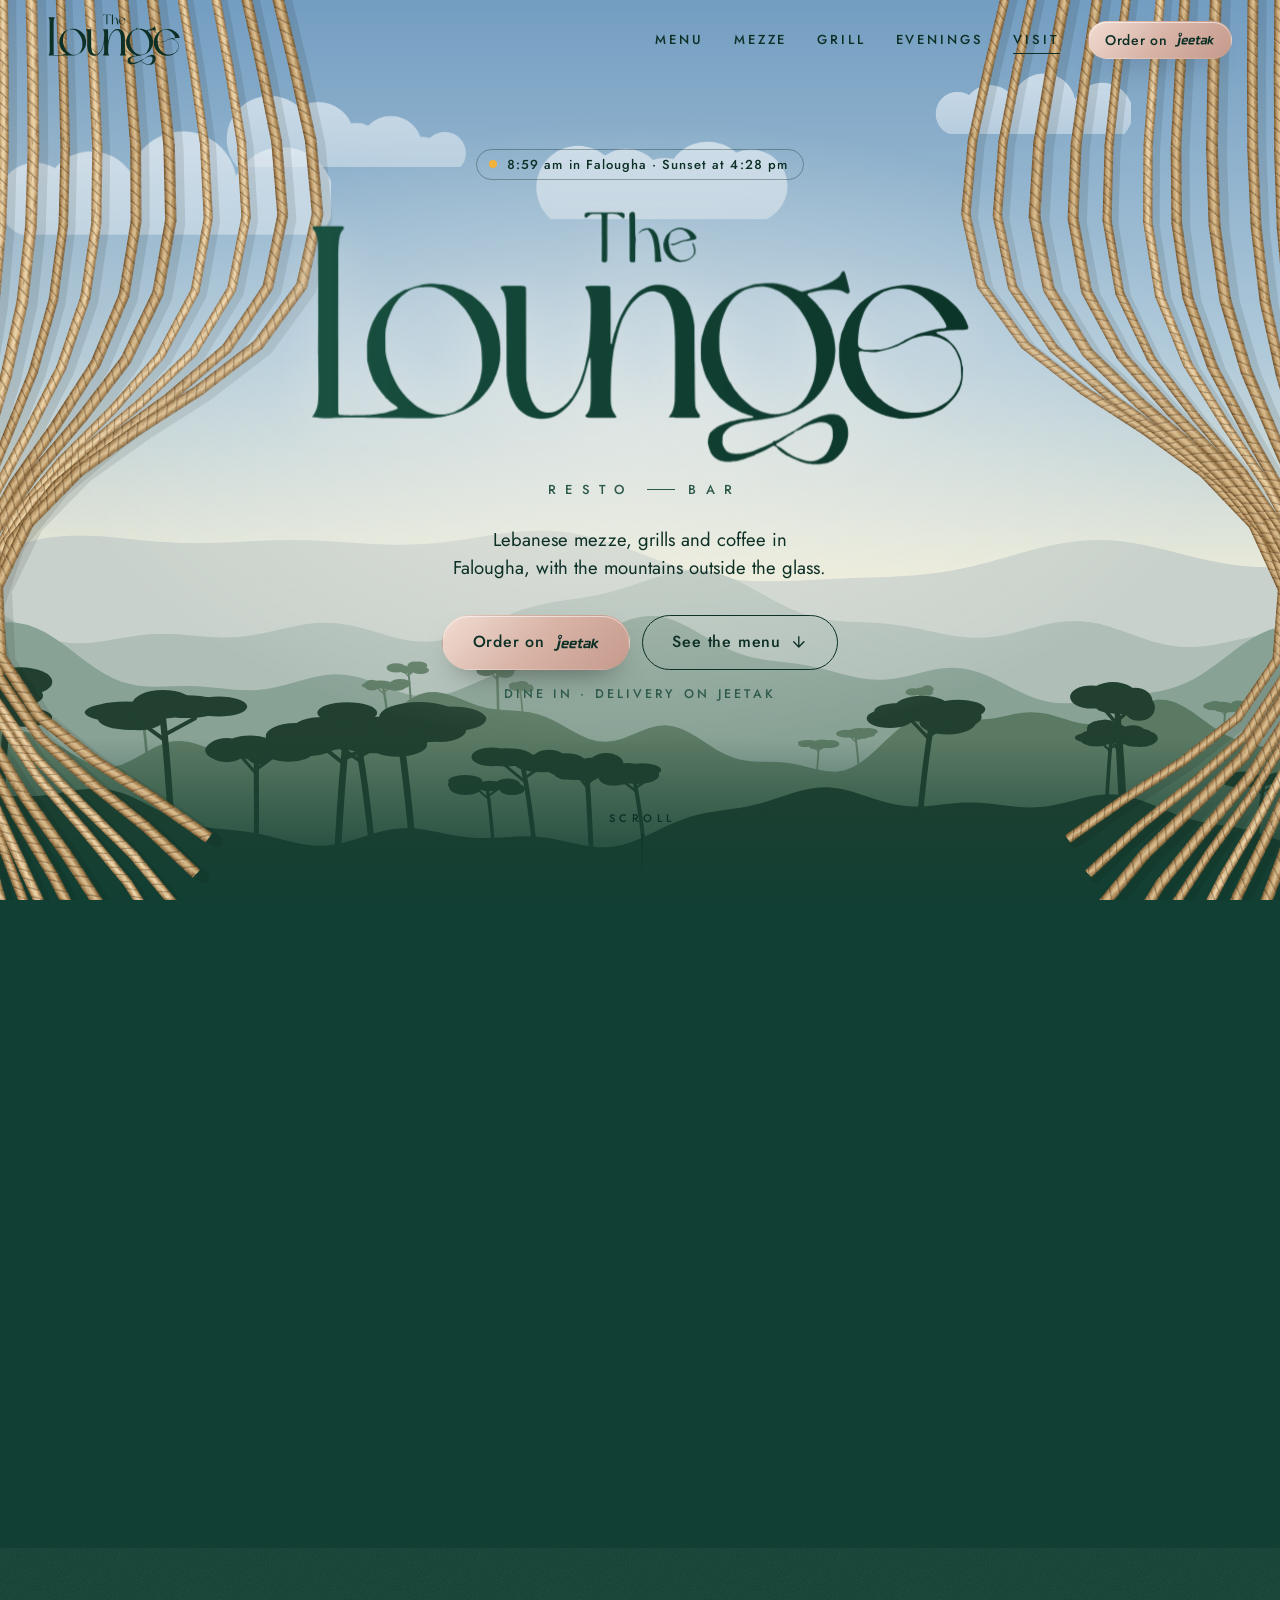
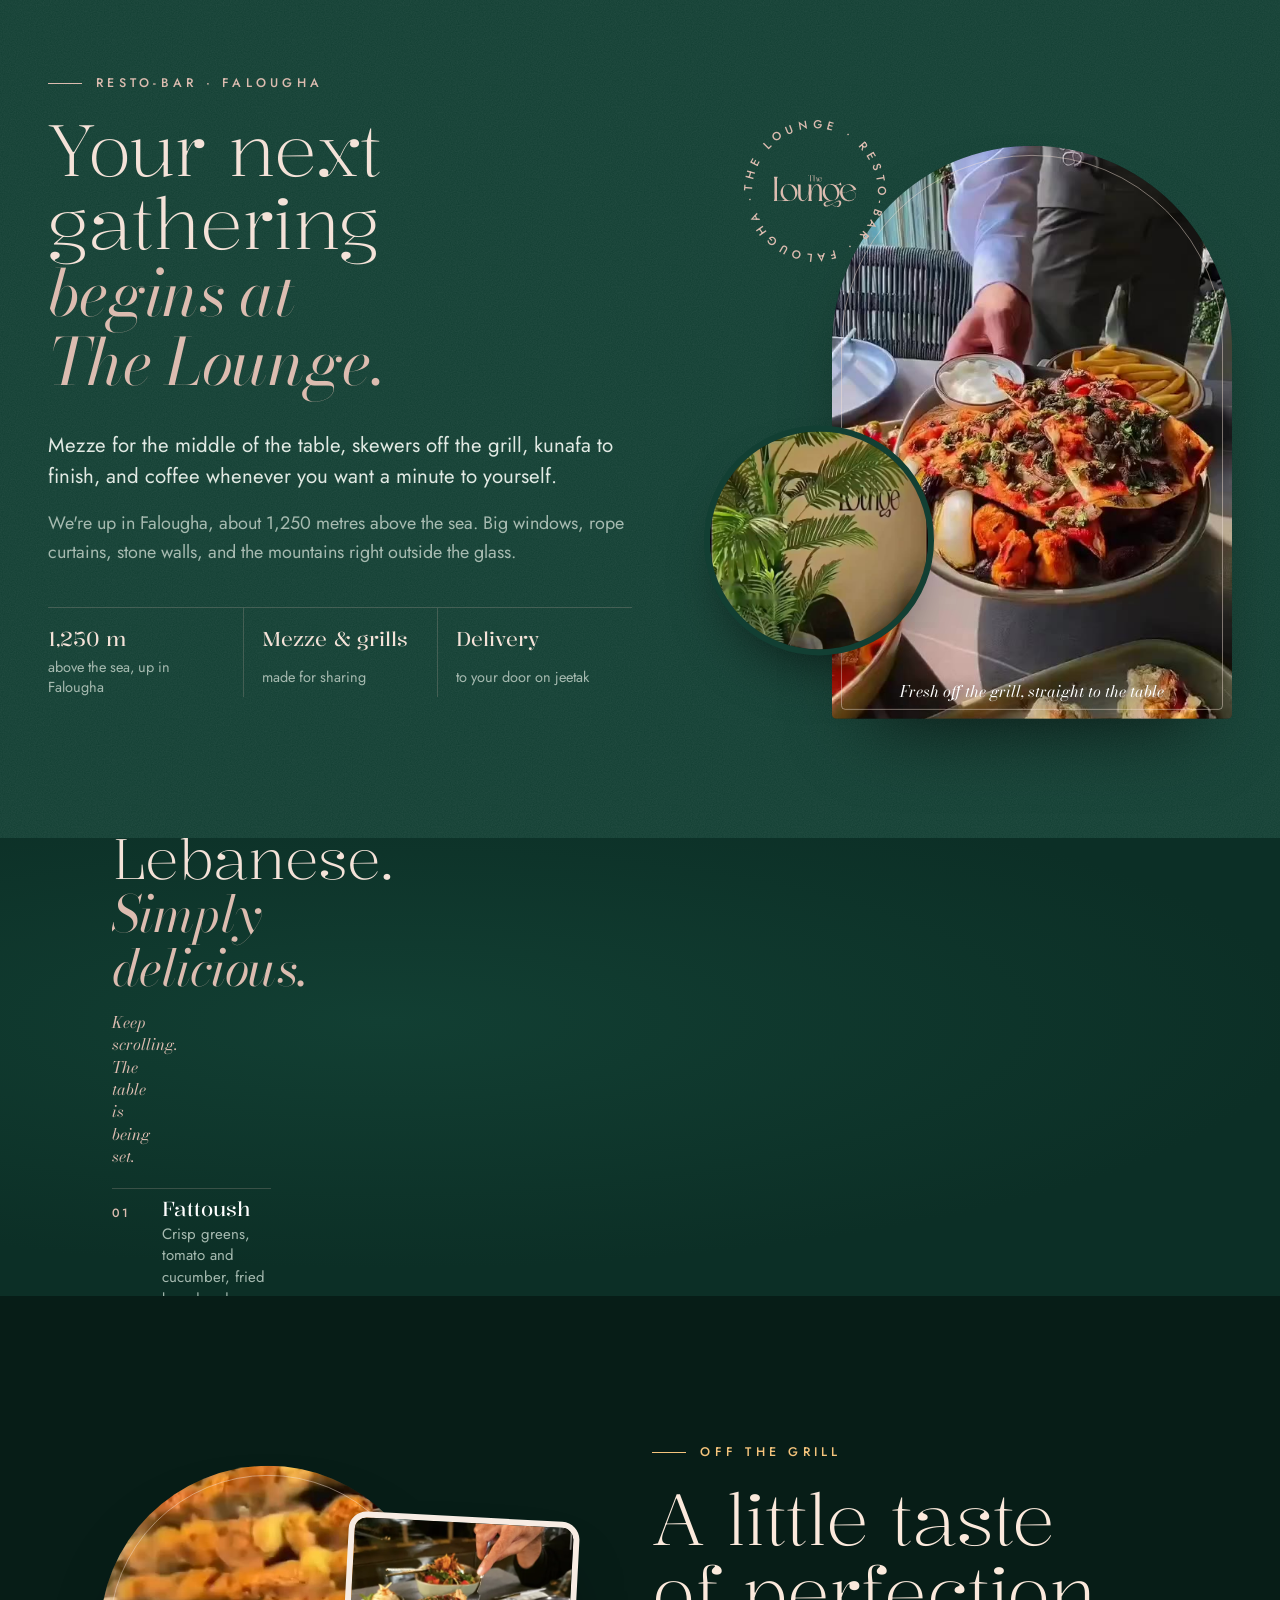
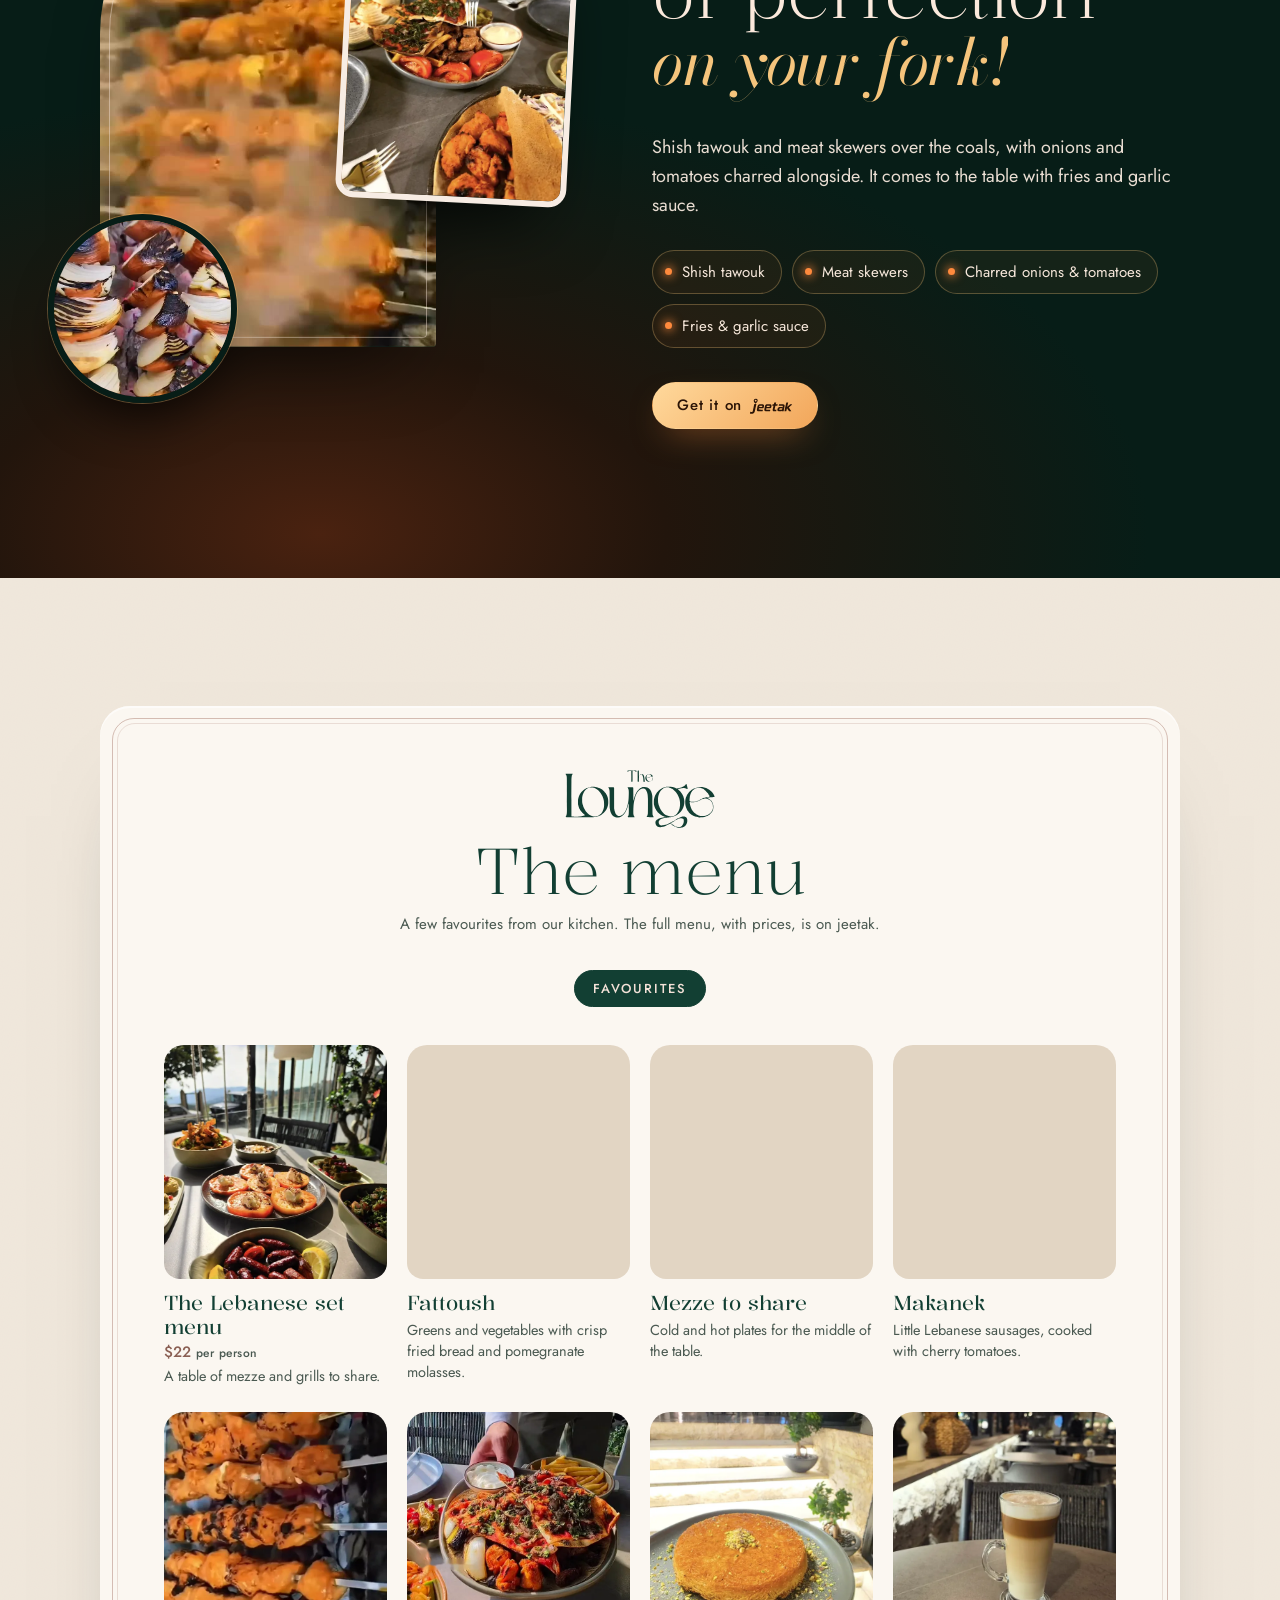
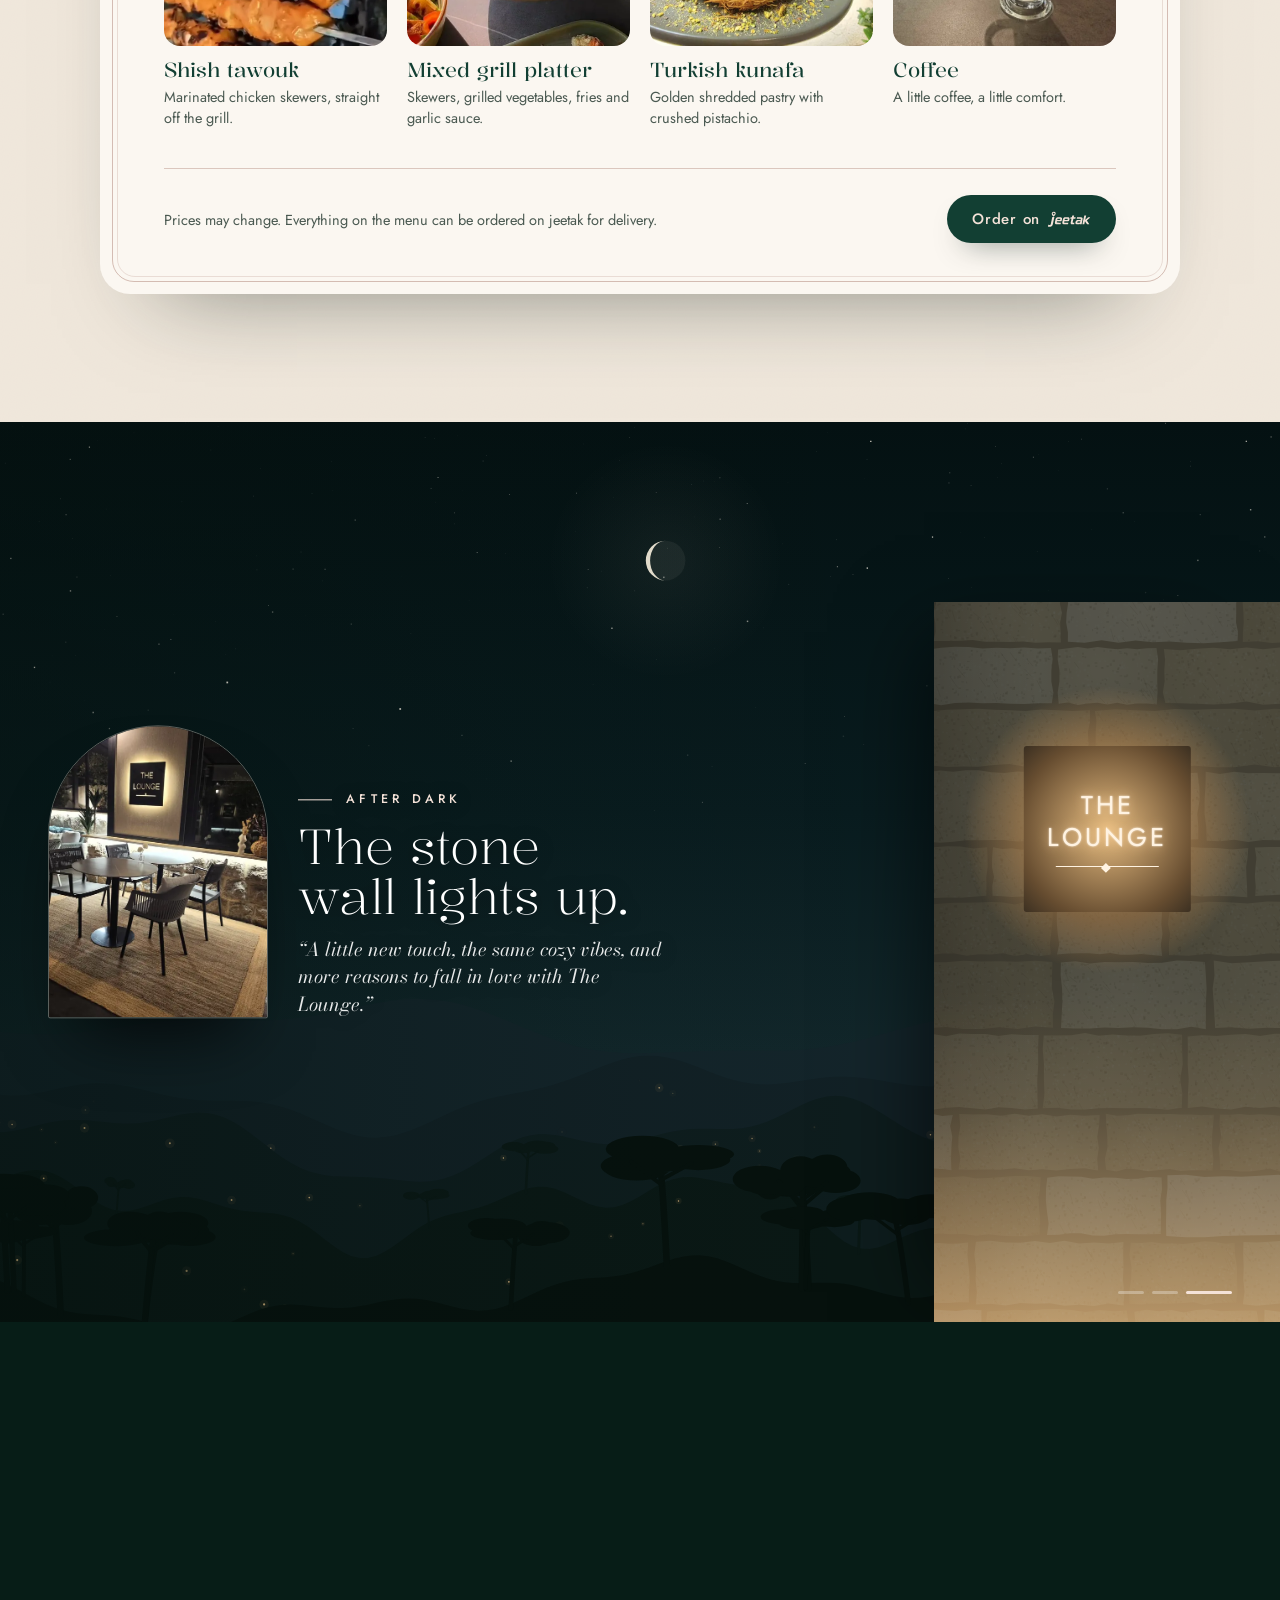
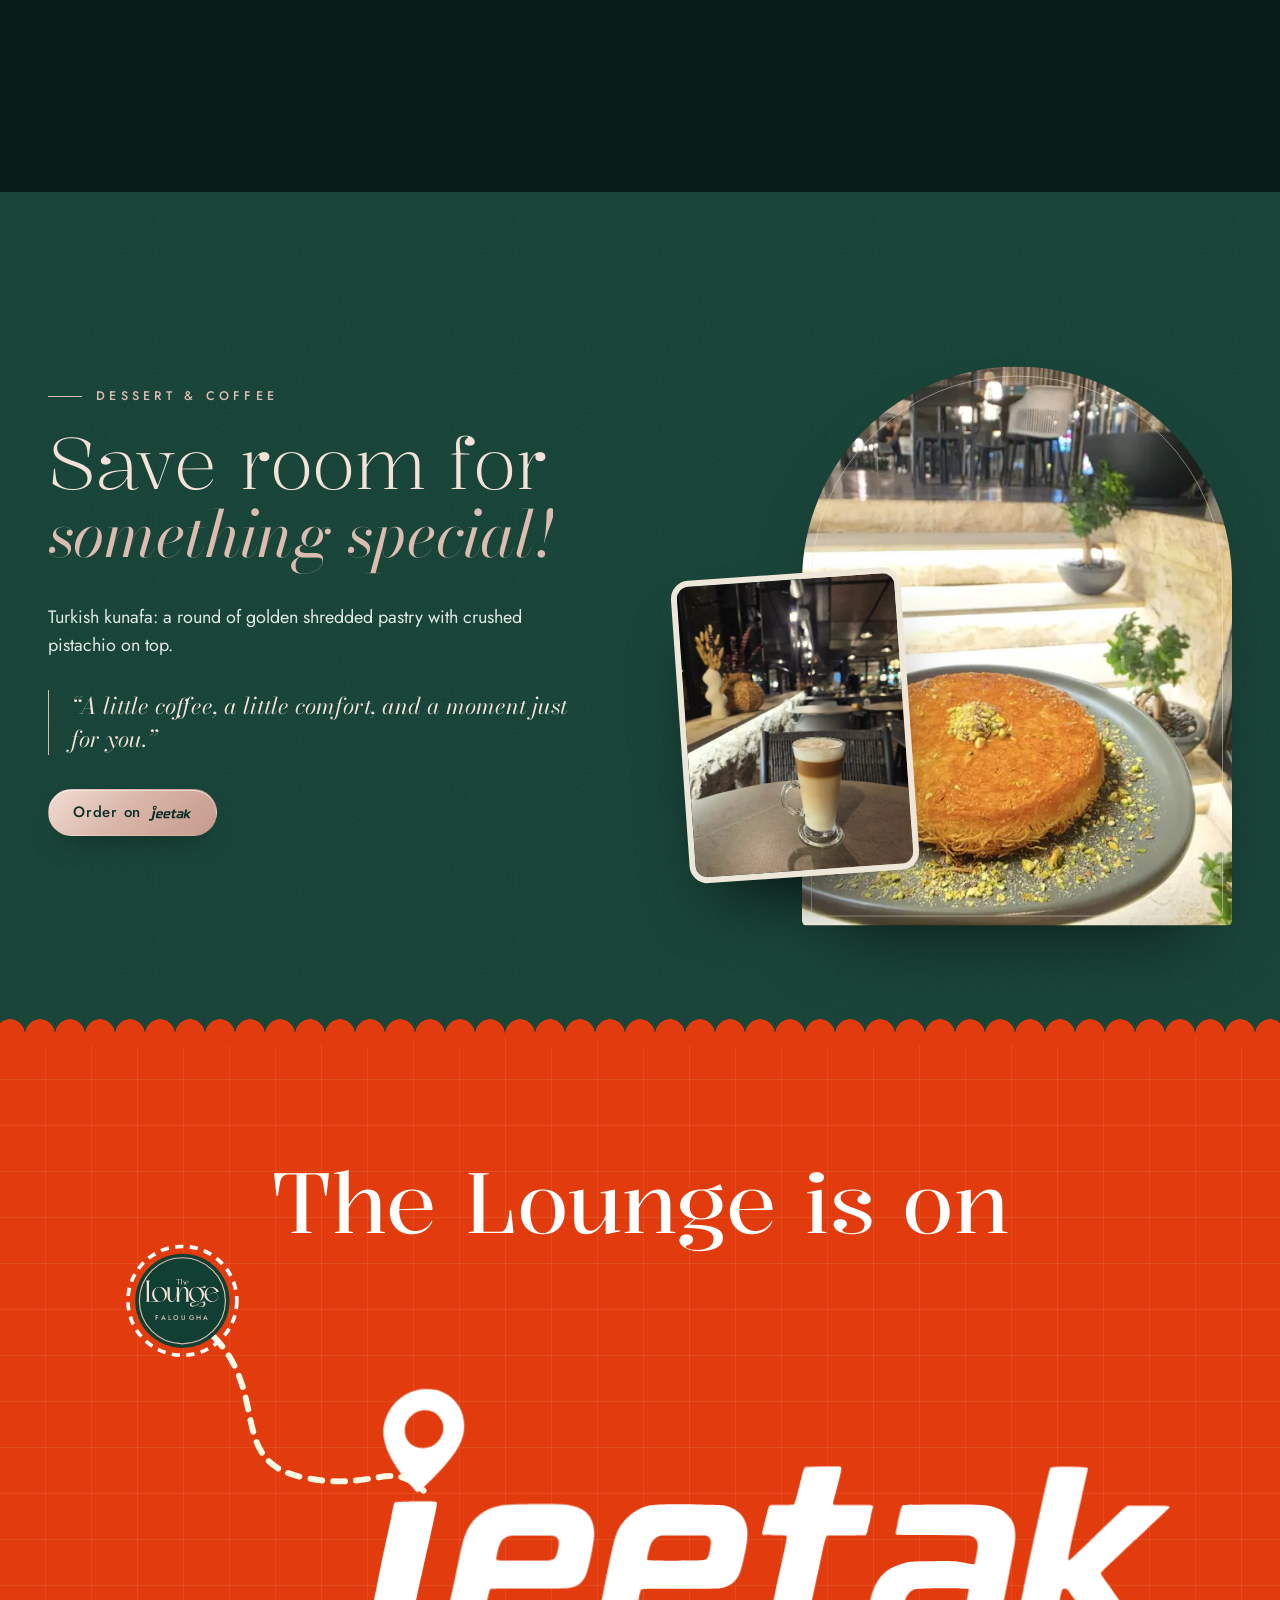
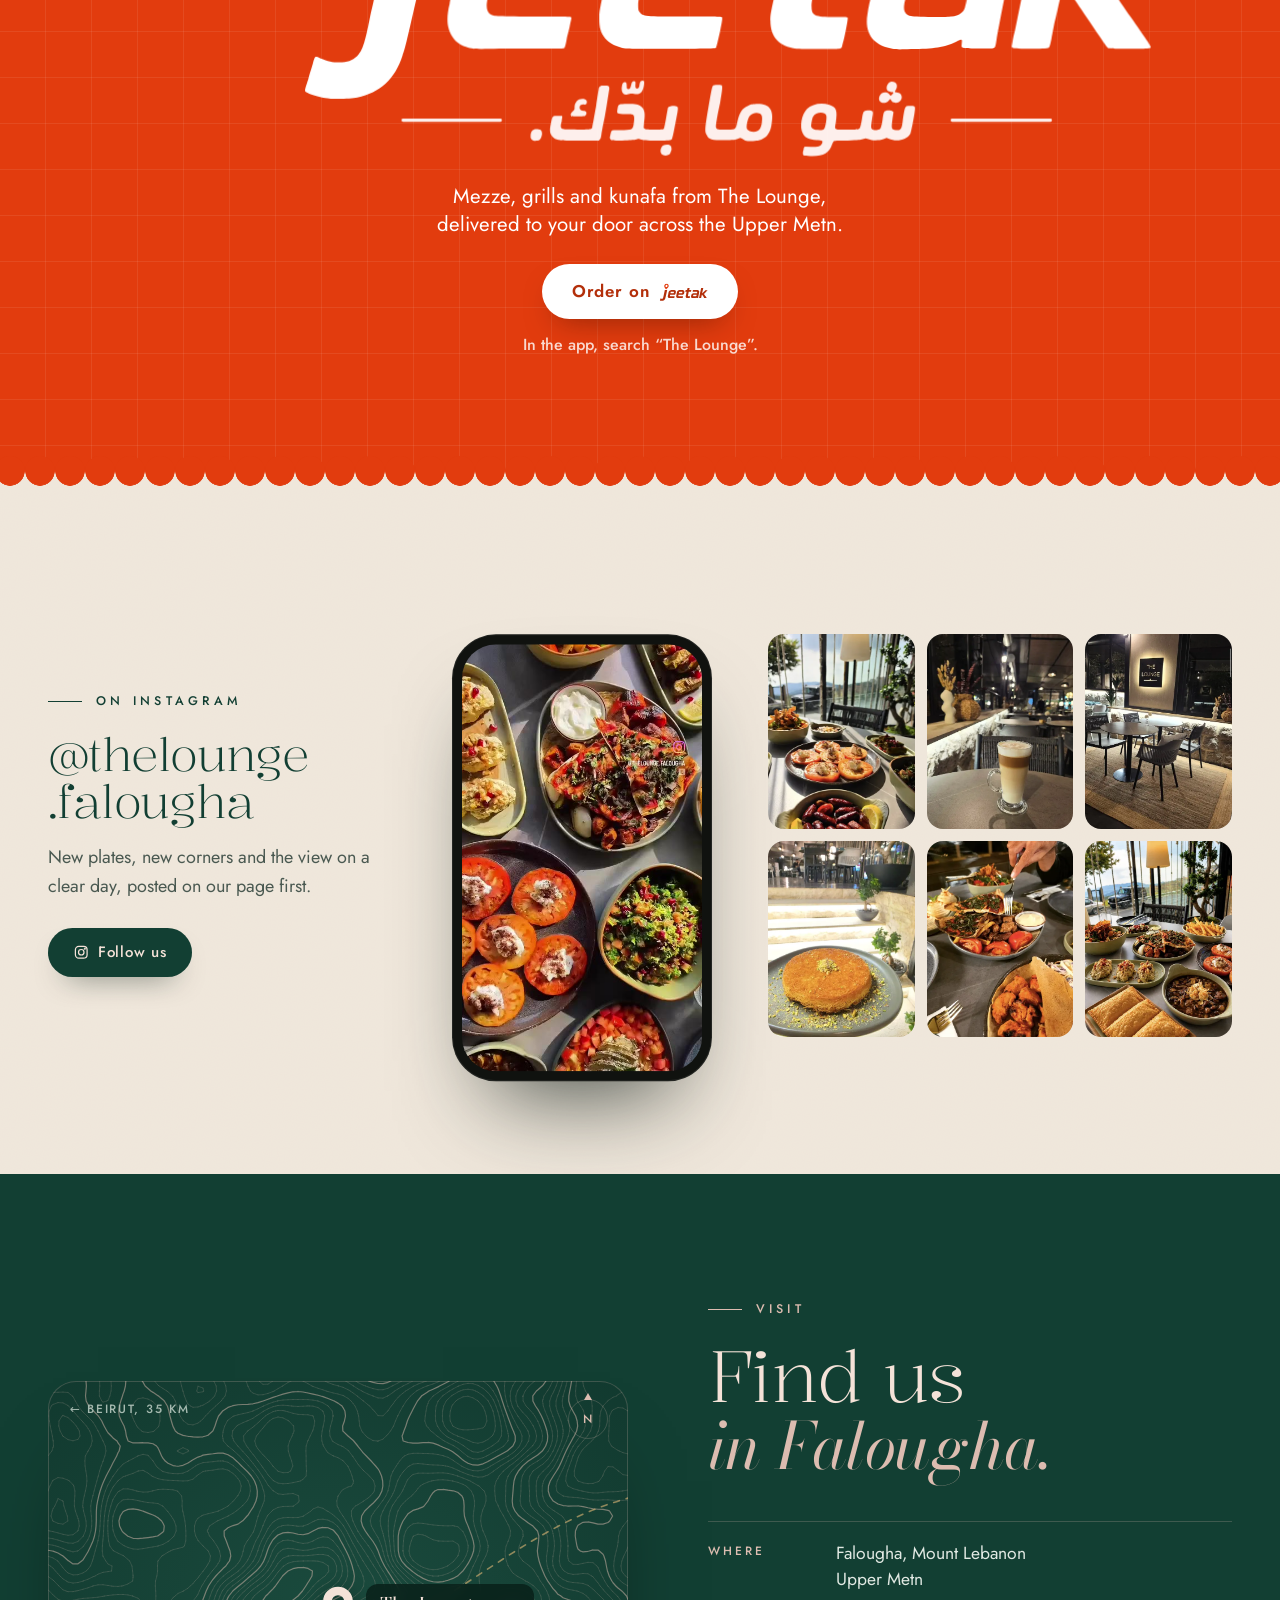
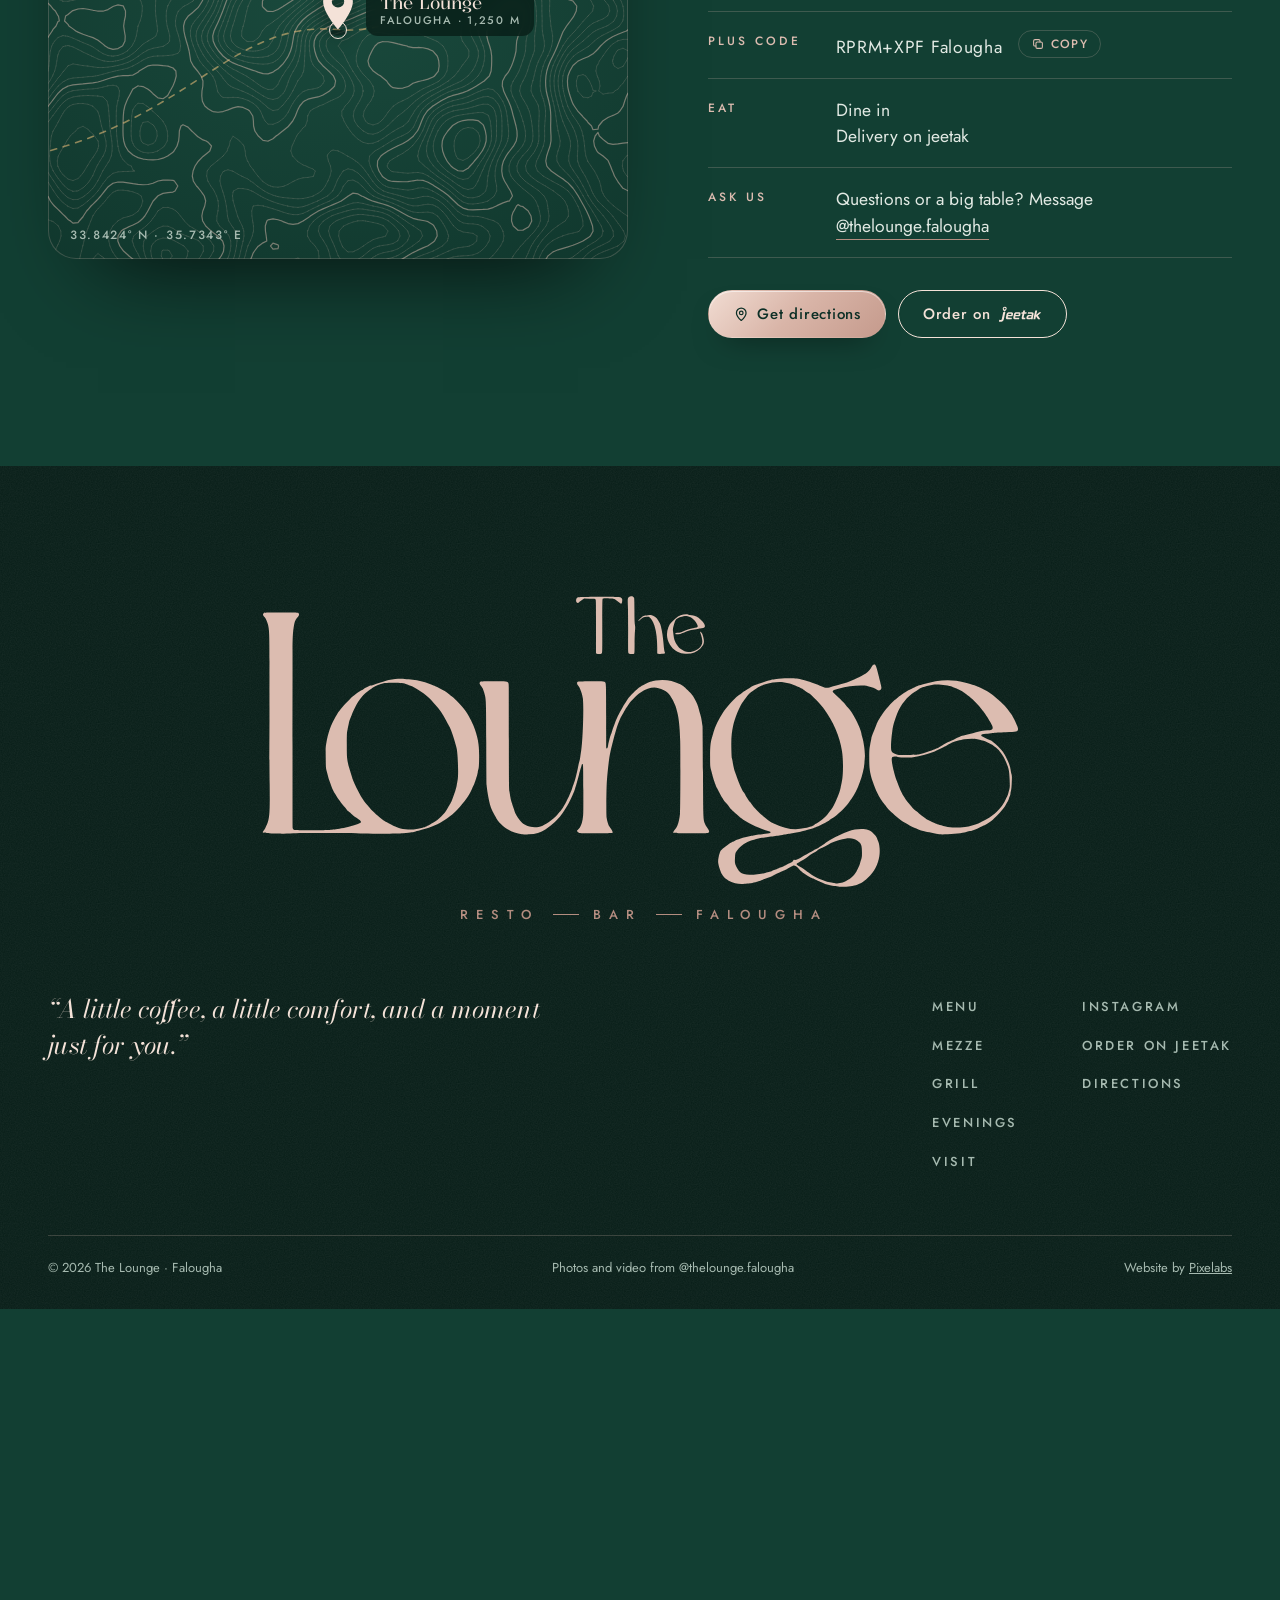
==== commit e3a2a2ee: "Point link previews at the temporary domain Builds index.html and the deploy zip for dimgrey-buffalo" ====
--- a/index.html
+++ b/index.html
@@ -10,9 +10,10 @@
 <meta property="og:type" content="website">
 <meta property="og:title" content="The Lounge · Resto-bar in Falougha">
 <meta property="og:description" content="Lebanese mezze, grills, kunafa and coffee with the mountains outside the glass. Order delivery on jeetak.">
-<meta property="og:image" content="assets/img/og.jpg">
+<meta property="og:image" content="https://dimgrey-buffalo-431530.hostingersite.com/assets/img/og.jpg">
 <meta property="og:image:width" content="1200">
 <meta property="og:image:height" content="630">
+<meta property="og:url" content="https://dimgrey-buffalo-431530.hostingersite.com/">
 <meta name="twitter:card" content="summary_large_image">
 <link rel="icon" type="image/png" sizes="32x32" href="assets/img/favicon-32.png">
 <link rel="icon" type="image/svg+xml" href="assets/img/favicon.svg">
@@ -20,8 +21,8 @@
 <link rel="manifest" href="site.webmanifest">
 <link rel="preload" href="assets/fonts/kalnia-latin-wght-normal.woff2" as="font" type="font/woff2" crossorigin>
 <link rel="preload" href="assets/fonts/jost-latin-wght-normal.woff2" as="font" type="font/woff2" crossorigin>
-<link rel="stylesheet" href="assets/css/site.css">
-<script type="application/ld+json">{"@context":"https://schema.org","@type":"Restaurant","name":"The Lounge","alternateName":"The Lounge Resto-Bar","image":"assets/img/og.jpg","servesCuisine":["Lebanese","Grill","Mezze"],"hasMenu":"#menu","address":{"@type":"PostalAddress","addressLocality":"Falougha","addressRegion":"Mount Lebanon","addressCountry":"LB"},"geo":{"@type":"GeoCoordinates","latitude":33.842438,"longitude":35.734297},"sameAs":["https://www.instagram.com/thelounge.falougha/"]}</script>
+<link rel="stylesheet" href="assets/css/site.css?v=0dbbac60bc">
+<script type="application/ld+json">{"@context":"https://schema.org","@type":"Restaurant","name":"The Lounge","alternateName":"The Lounge Resto-Bar","url":"https://dimgrey-buffalo-431530.hostingersite.com/","image":"https://dimgrey-buffalo-431530.hostingersite.com/assets/img/og.jpg","servesCuisine":["Lebanese","Grill","Mezze"],"hasMenu":"https://dimgrey-buffalo-431530.hostingersite.com/#menu","address":{"@type":"PostalAddress","addressLocality":"Falougha","addressRegion":"Mount Lebanon","addressCountry":"LB"},"geo":{"@type":"GeoCoordinates","latitude":33.842438,"longitude":35.734297},"sameAs":["https://www.instagram.com/thelounge.falougha/"]}</script>
 <script>document.documentElement.classList.add('js');</script>
 
 </head>
@@ -432,12 +433,12 @@
   </svg>
 </a>
 
-<script src="assets/js/vendor/gsap.min.js"></script>
-<script src="assets/js/vendor/ScrollTrigger.min.js"></script>
-<script src="assets/js/vendor/lenis.min.js"></script>
-<script src="assets/js/menu.js"></script>
-<script src="assets/js/scenes.js"></script>
-<script src="assets/js/table.js"></script>
-<script src="assets/js/site.js"></script>
+<script src="assets/js/vendor/gsap.min.js?v=2d26f4c060"></script>
+<script src="assets/js/vendor/ScrollTrigger.min.js?v=489bcf6d9c"></script>
+<script src="assets/js/vendor/lenis.min.js?v=44dcd10f2a"></script>
+<script src="assets/js/menu.js?v=00afc41c91"></script>
+<script src="assets/js/scenes.js?v=82a9610b3c"></script>
+<script src="assets/js/table.js?v=ce410976c2"></script>
+<script src="assets/js/site.js?v=38a4d6965a"></script>
 </body>
 </html>
